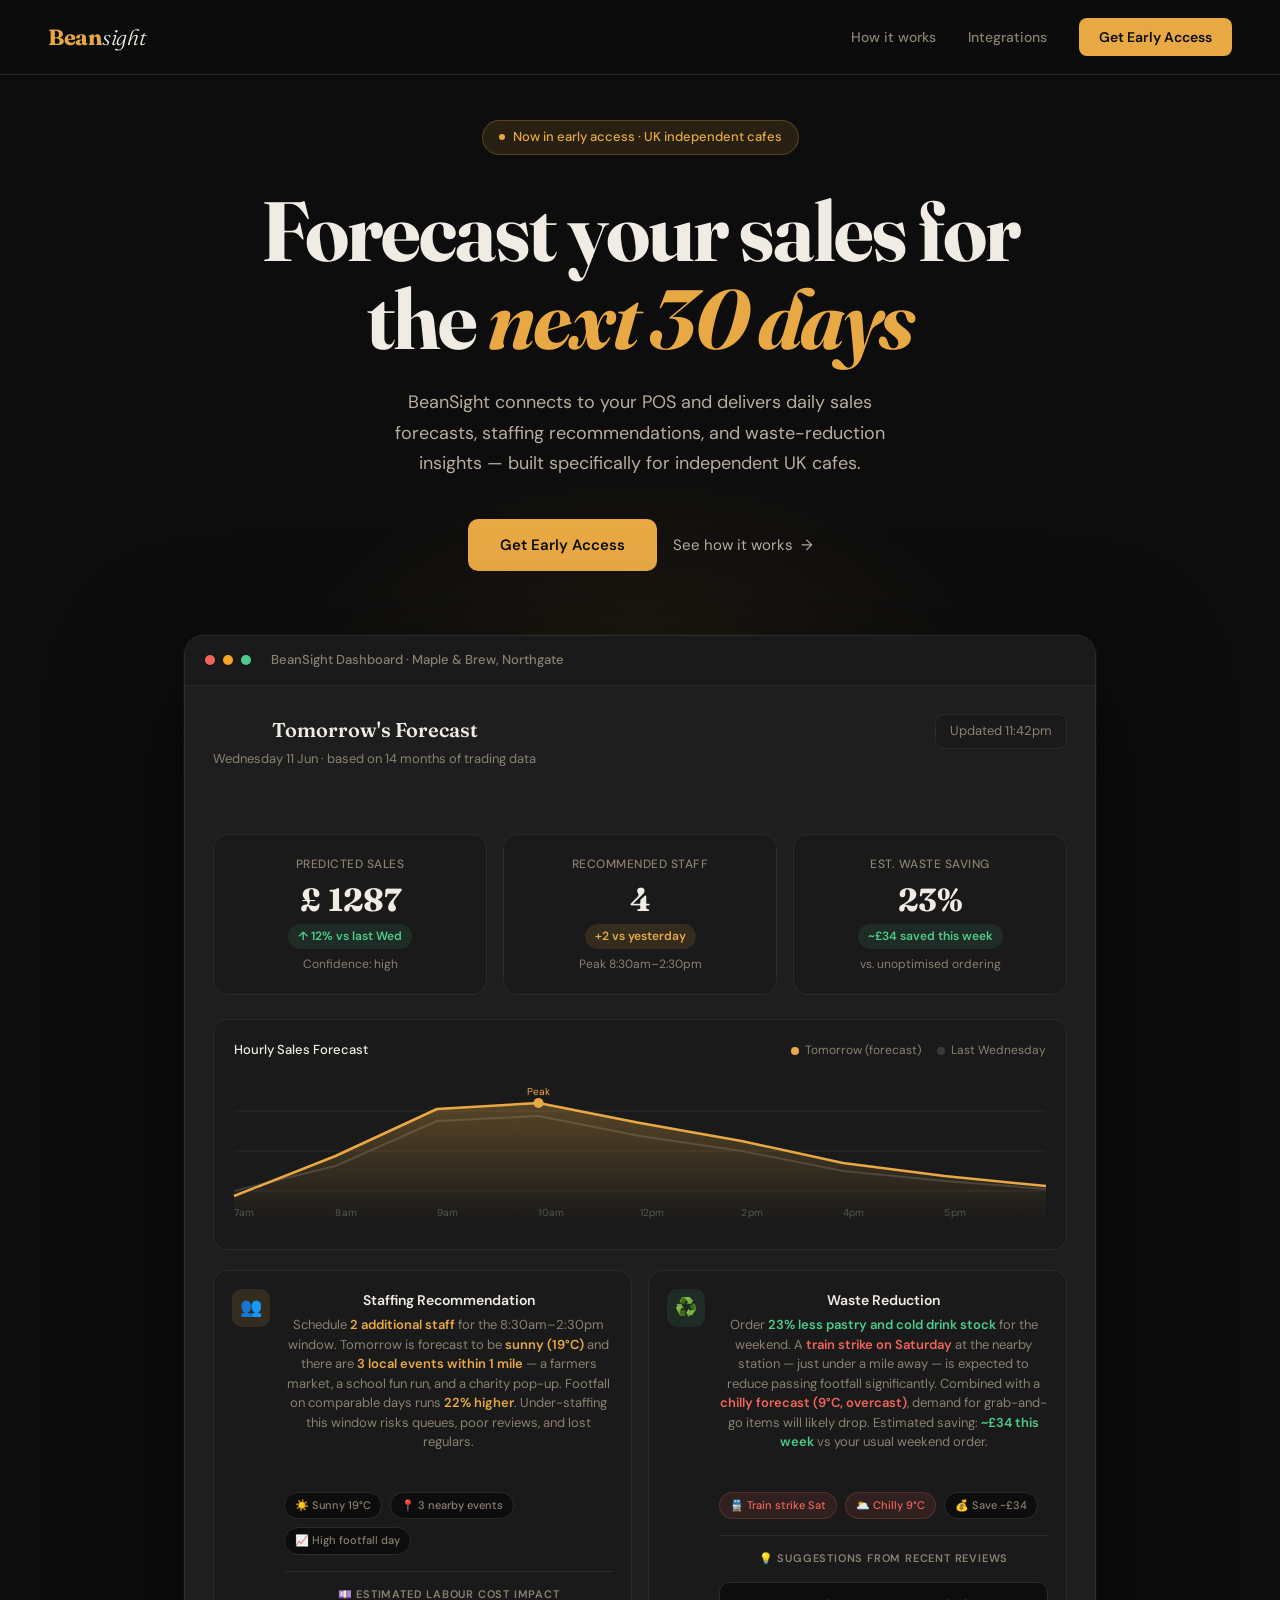
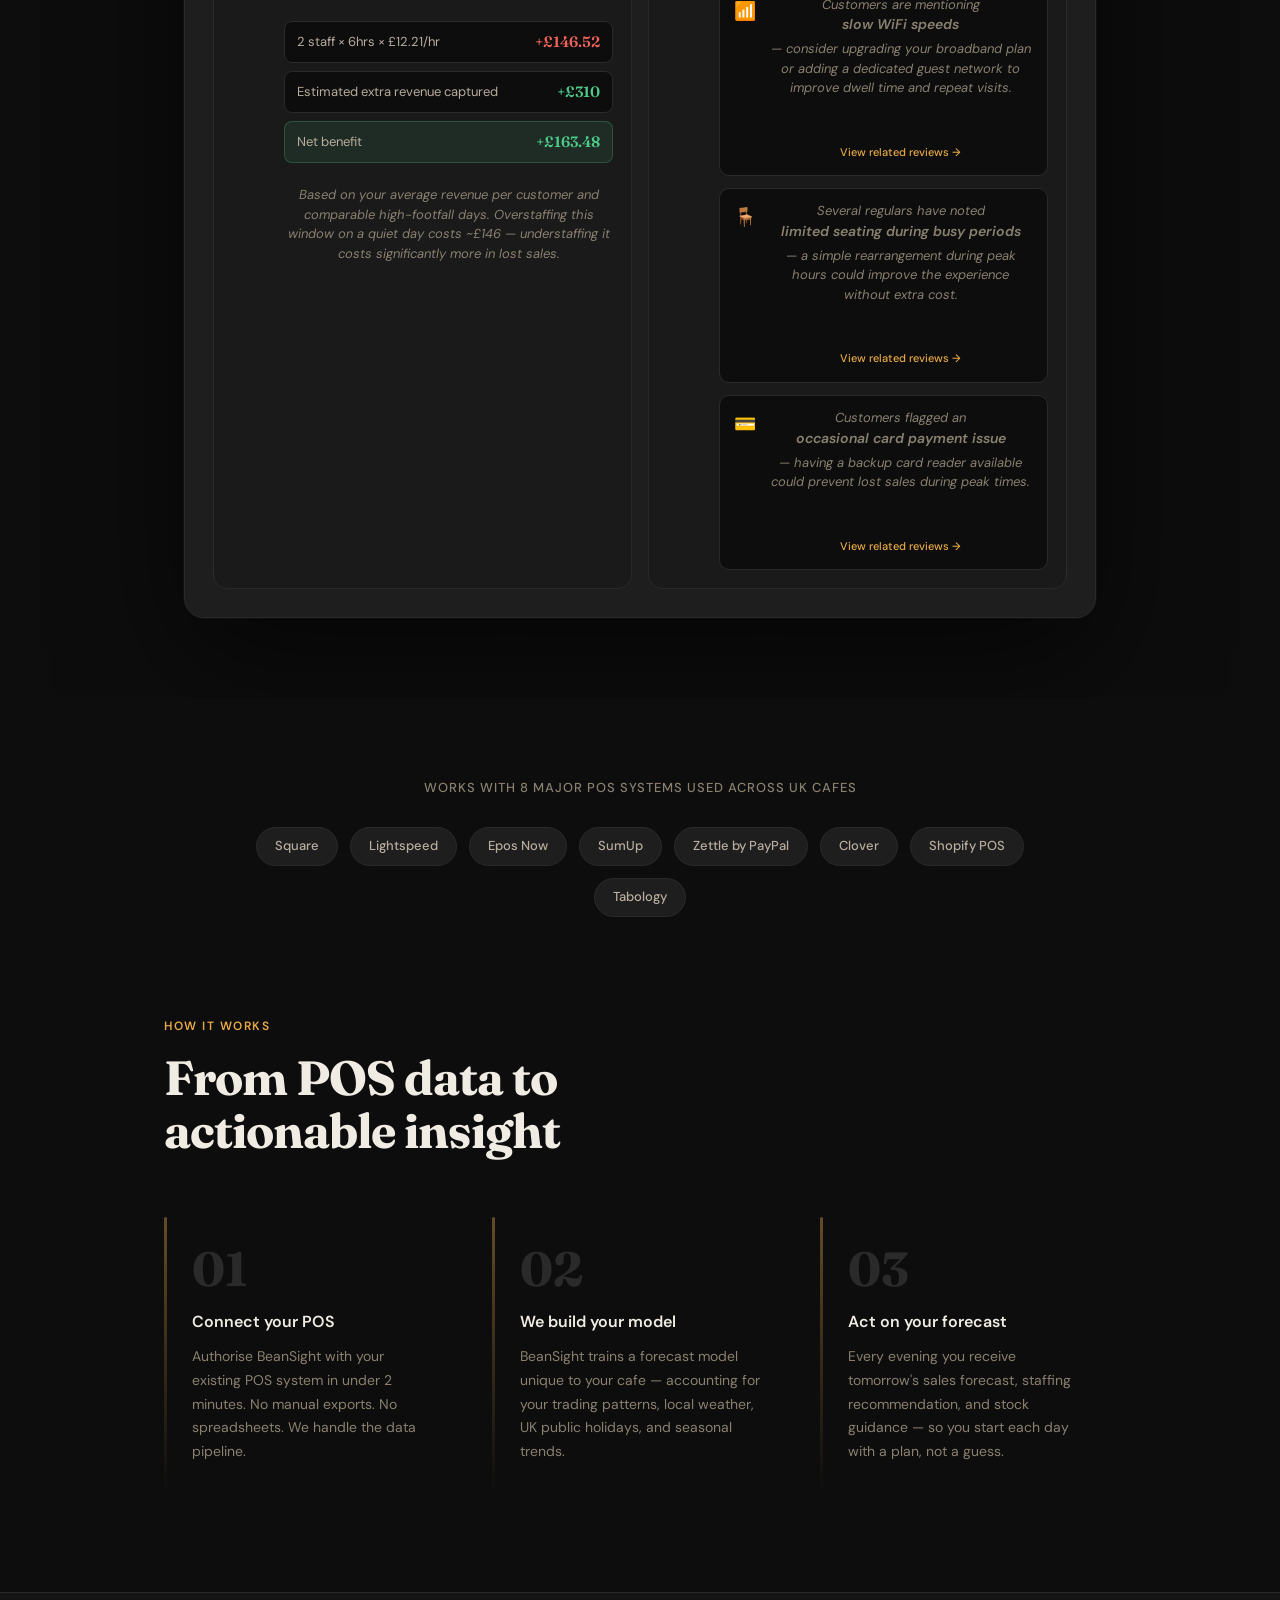
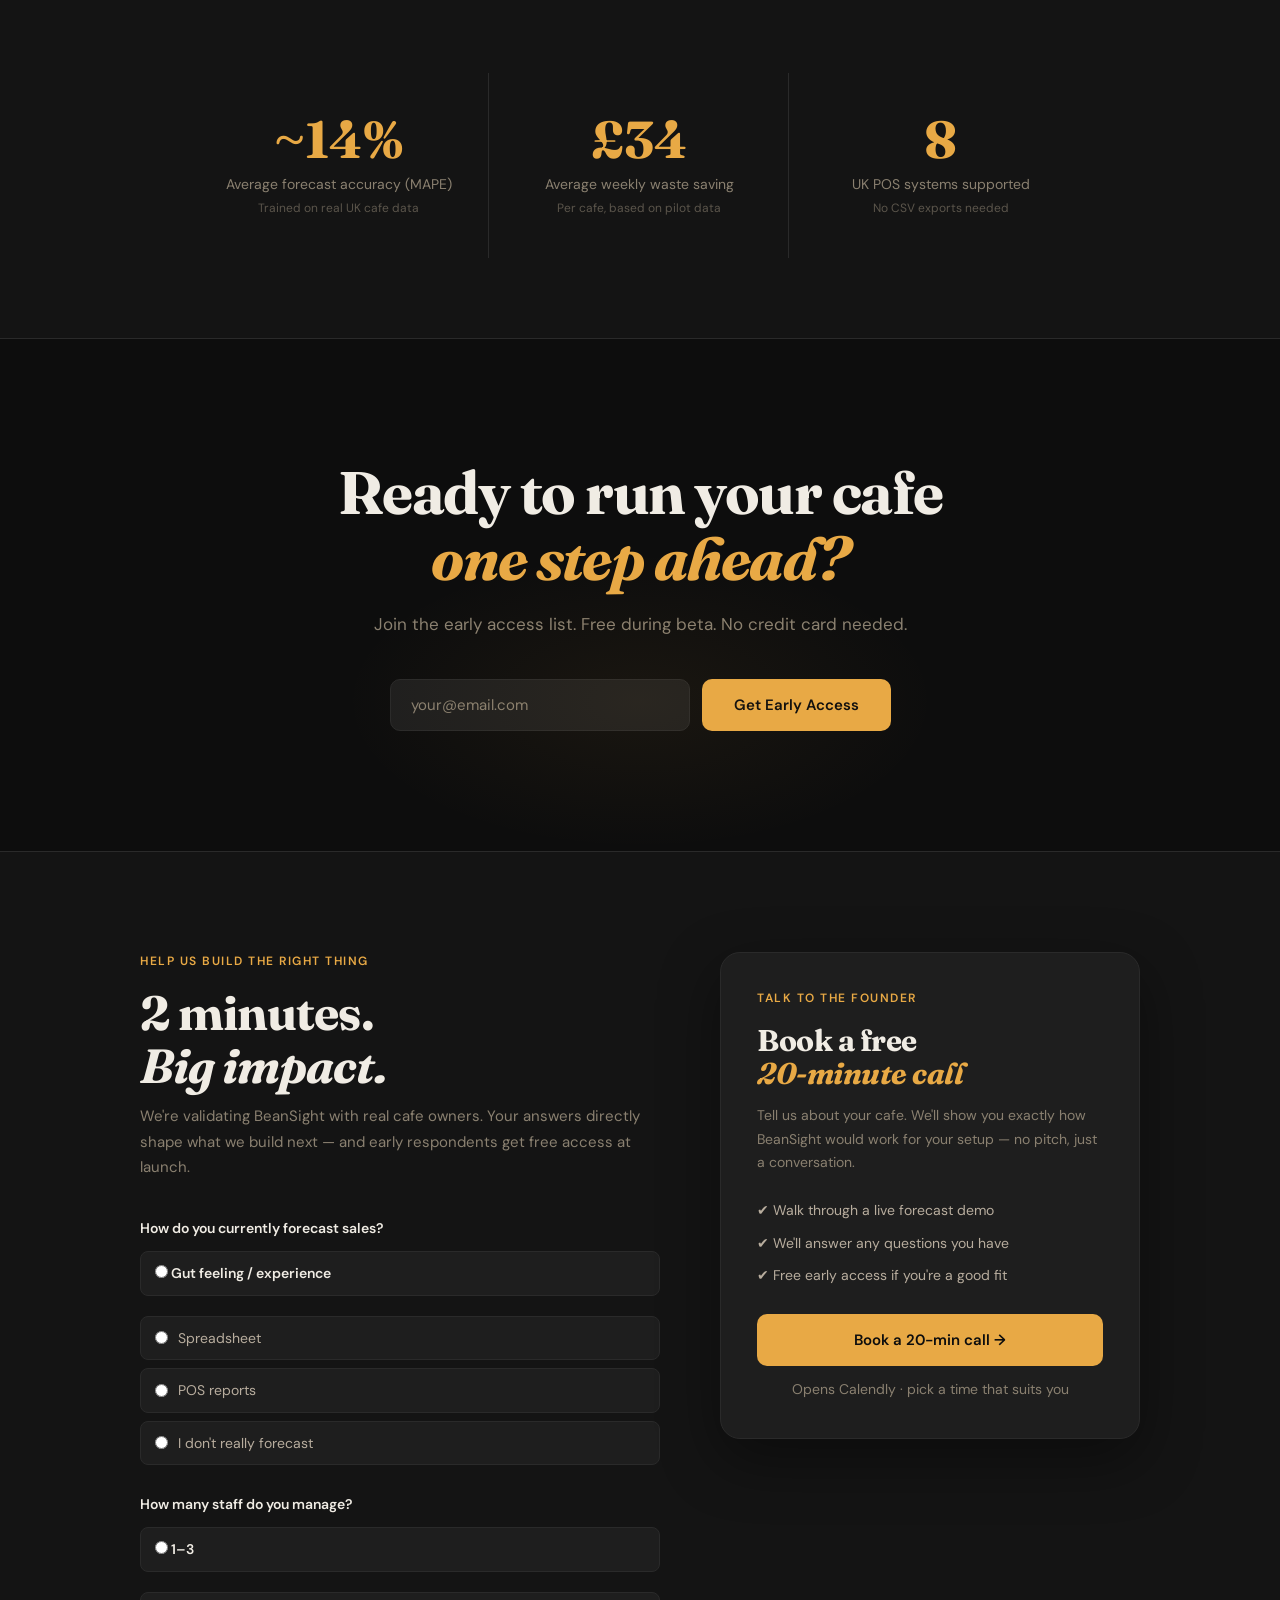
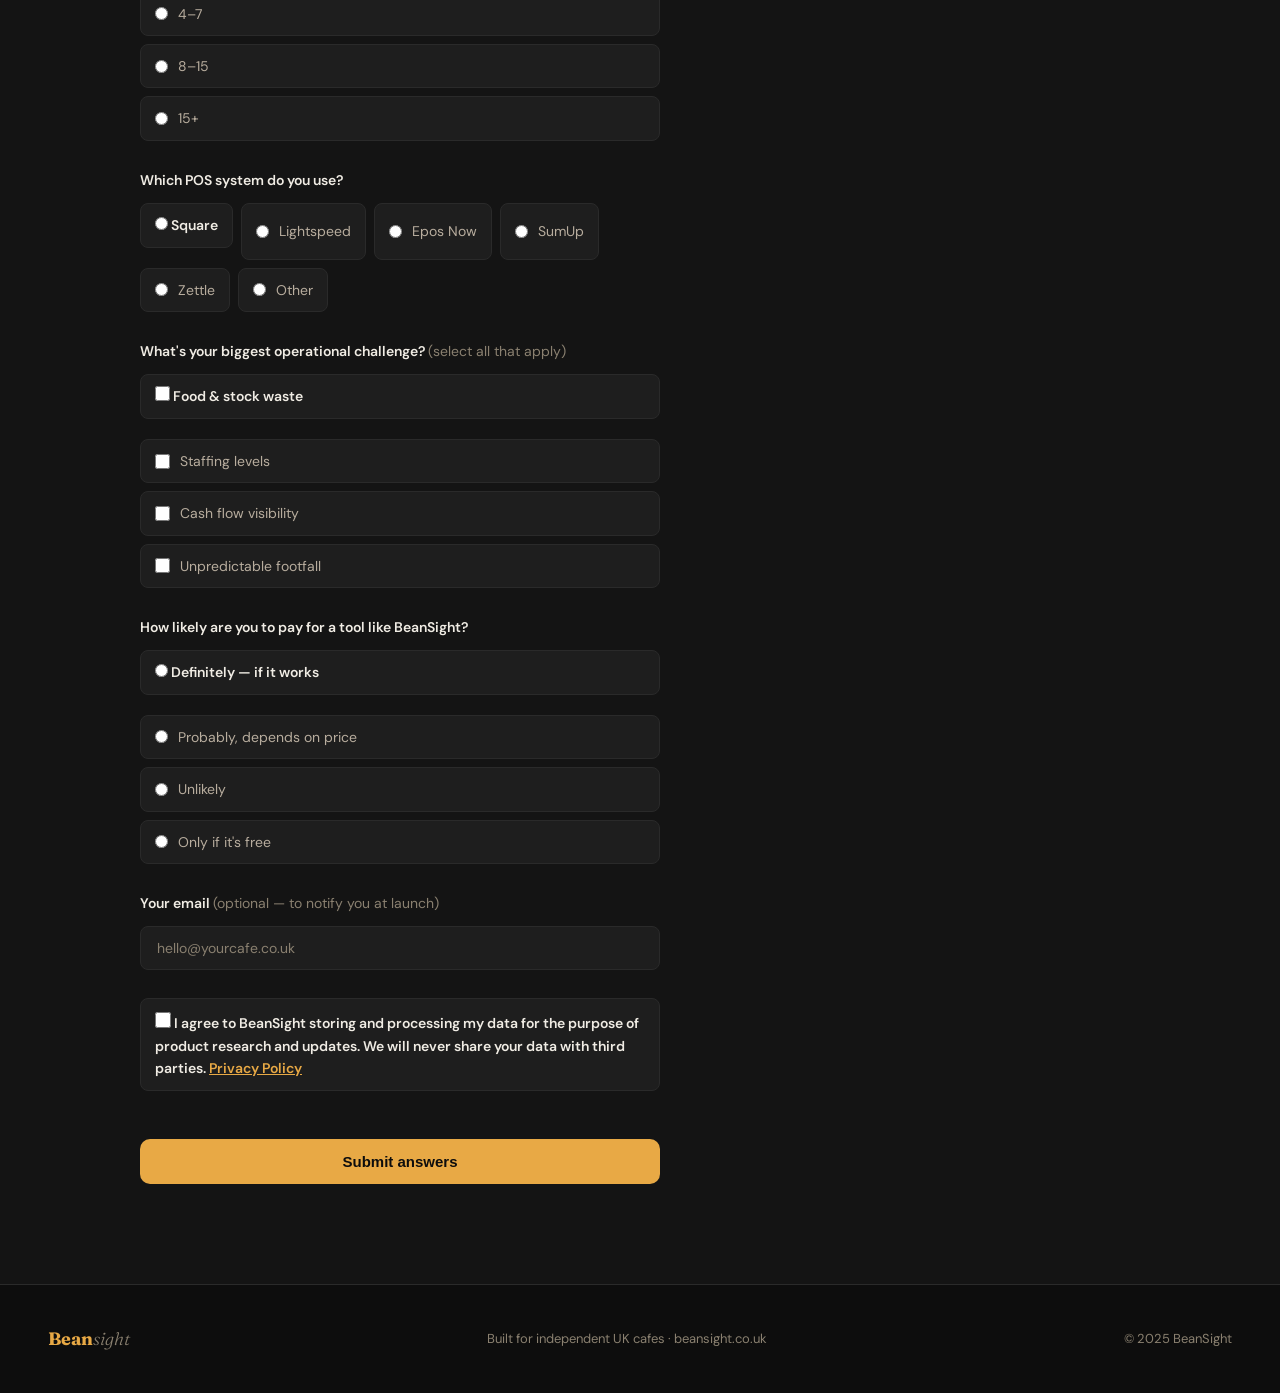
==== index.html @ 0d48d154 "Clean start - index.html only" ====
<!DOCTYPE html>
<html lang="en">
<head>
  <meta charset="UTF-8" />
  <meta name="viewport" content="width=device-width, initial-scale=1.0" />
  <title>BeanSight – Smarter Forecasting for Independent Cafes</title>
  <link rel="preconnect" href="https://fonts.googleapis.com" />
  <link rel="preconnect" href="https://fonts.gstatic.com" crossorigin />
  <link href="https://fonts.googleapis.com/css2?family=Fraunces:ital,wght@0,300;0,400;0,600;0,700;1,300;1,400&family=DM+Sans:wght@300;400;500;600&display=swap" rel="stylesheet" />
  <style>
    *, *::before, *::after { box-sizing: border-box; margin: 0; padding: 0; }

    :root {
      --bg: #0d0d0d;
      --bg2: #141414;
      --bg3: #1a1a1a;
      --card: #1e1e1e;
      --border: #2a2a2a;
      --amber: #e8a945;
      --amber-light: #f2c06e;
      --amber-dim: rgba(232,169,69,0.12);
      --green: #4eca8b;
      --green-dim: rgba(78,202,139,0.1);
      --red: #f0645a;
      --red-dim: rgba(240,100,90,0.1);
      --blue: #5b9cf6;
      --text: #f0ece4;
      --text-muted: #8a8070;
      --text-mid: #b8ad9e;
      --radius: 14px;
    }

    html { scroll-behavior: smooth; }

    body {
      background: var(--bg);
      color: var(--text);
      font-family: 'DM Sans', sans-serif;
      font-size: 16px;
      line-height: 1.6;
      overflow-x: hidden;
    }

    /* ── NAV ── */
    nav {
      position: fixed; top: 0; left: 0; right: 0; z-index: 100;
      display: flex; align-items: center; justify-content: space-between;
      padding: 18px 48px;
      background: rgba(13,13,13,0.85);
      backdrop-filter: blur(16px);
      border-bottom: 1px solid var(--border);
    }
    .nav-logo {
      font-family: 'Fraunces', serif;
      font-size: 22px; font-weight: 700;
      color: var(--amber);
      letter-spacing: -0.3px;
    }
    .nav-logo span { color: var(--text); font-weight: 300; font-style: italic; }
    .nav-links { display: flex; gap: 32px; align-items: center; }
    .nav-links a {
      color: var(--text-muted); text-decoration: none;
      font-size: 14px; font-weight: 500;
      transition: color 0.2s;
    }
    .nav-links a:hover { color: var(--text); }
    .nav-cta {
      background: var(--amber); color: #0d0d0d !important;
      padding: 8px 20px; border-radius: 8px;
      font-weight: 600 !important; font-size: 14px !important;
      transition: background 0.2s !important;
    }
    .nav-cta:hover { background: var(--amber-light) !important; color: #0d0d0d !important; }

    /* ── HERO ── */
    .hero {
      min-height: 100vh;
      display: flex; flex-direction: column;
      align-items: center; justify-content: center;
      text-align: center;
      padding: 120px 24px 80px;
      position: relative;
      overflow: hidden;
    }
    .hero-glow {
      position: absolute; top: 20%; left: 50%;
      transform: translateX(-50%);
      width: 700px; height: 400px;
      background: radial-gradient(ellipse, rgba(232,169,69,0.08) 0%, transparent 70%);
      pointer-events: none;
    }
    .hero-badge {
      display: inline-flex; align-items: center; gap: 8px;
      background: var(--amber-dim); border: 1px solid rgba(232,169,69,0.25);
      color: var(--amber); font-size: 13px; font-weight: 500;
      padding: 6px 16px; border-radius: 100px;
      margin-bottom: 32px;
      animation: fadeUp 0.6s ease both;
    }
    .hero-badge::before {
      content: ''; width: 6px; height: 6px;
      border-radius: 50%; background: var(--amber);
      animation: pulse 2s ease infinite;
    }
    @keyframes pulse {
      0%,100% { opacity: 1; transform: scale(1); }
      50% { opacity: 0.5; transform: scale(0.8); }
    }
    .hero h1 {
      font-family: 'Fraunces', serif;
      font-size: clamp(44px, 7vw, 84px);
      font-weight: 700; line-height: 1.05;
      letter-spacing: -2px;
      margin-bottom: 24px;
      animation: fadeUp 0.6s 0.1s ease both;
    }
    .hero h1 em {
      font-style: italic; color: var(--amber);
    }
    .hero p {
      max-width: 520px; font-size: 18px;
      color: var(--text-mid); line-height: 1.7;
      margin-bottom: 40px;
      animation: fadeUp 0.6s 0.2s ease both;
    }
    .hero-actions {
      display: flex; gap: 16px; align-items: center;
      animation: fadeUp 0.6s 0.3s ease both;
    }
    .btn-primary {
      background: var(--amber); color: #0d0d0d;
      padding: 14px 32px; border-radius: 10px;
      font-size: 15px; font-weight: 600;
      text-decoration: none; border: none; cursor: pointer;
      transition: background 0.2s, transform 0.15s;
      display: inline-block;
    }
    .btn-primary:hover { background: var(--amber-light); transform: translateY(-1px); }
    .btn-ghost {
      color: var(--text-mid); font-size: 15px;
      text-decoration: none; display: flex; align-items: center; gap: 8px;
      transition: color 0.2s;
    }
    .btn-ghost:hover { color: var(--text); }
    .btn-ghost::after { content: '→'; transition: transform 0.2s; }
    .btn-ghost:hover::after { transform: translateX(4px); }

    @keyframes fadeUp {
      from { opacity: 0; transform: translateY(20px); }
      to { opacity: 1; transform: translateY(0); }
    }

    /* ── DASHBOARD MOCKUP ── */
    .dashboard-wrap {
      width: 100%; max-width: 960px;
      margin: 64px auto 0;
      padding: 0 24px;
      animation: fadeUp 0.8s 0.4s ease both;
    }
    .dashboard {
      background: var(--card);
      border: 1px solid var(--border);
      border-radius: 20px;
      overflow: hidden;
      box-shadow: 0 40px 120px rgba(0,0,0,0.6), 0 0 0 1px rgba(255,255,255,0.04);
    }
    .dashboard-bar {
      background: var(--bg3); padding: 14px 20px;
      display: flex; align-items: center; gap: 8px;
      border-bottom: 1px solid var(--border);
    }
    .dot { width: 10px; height: 10px; border-radius: 50%; }
    .dot-r { background: #f0645a; }
    .dot-y { background: #f5a623; }
    .dot-g { background: #4eca8b; }
    .dash-title {
      margin-left: 12px; font-size: 13px; color: var(--text-muted);
      font-weight: 500;
    }
    .dashboard-inner { padding: 28px; }
    .dash-header {
      display: flex; justify-content: space-between; align-items: flex-start;
      margin-bottom: 24px;
    }
    .dash-header h3 {
      font-family: 'Fraunces', serif;
      font-size: 20px; font-weight: 600;
      color: var(--text);
    }
    .dash-header p { font-size: 13px; color: var(--text-muted); margin-top: 2px; }
    .dash-date {
      font-size: 13px; color: var(--text-muted);
      background: var(--bg3); border: 1px solid var(--border);
      padding: 6px 14px; border-radius: 8px;
    }

    /* Stat cards */
    .stat-row { display: grid; grid-template-columns: repeat(3, 1fr); gap: 16px; margin-bottom: 24px; }
    .stat-card {
      background: var(--bg3); border: 1px solid var(--border);
      border-radius: var(--radius); padding: 20px;
    }
    .stat-label { font-size: 12px; color: var(--text-muted); font-weight: 500; text-transform: uppercase; letter-spacing: 0.5px; margin-bottom: 10px; }
    .stat-value { font-family: 'Fraunces', serif; font-size: 32px; font-weight: 700; line-height: 1; }
    .stat-sub { font-size: 12px; color: var(--text-muted); margin-top: 6px; }
    .stat-pill {
      display: inline-flex; align-items: center; gap: 4px;
      font-size: 12px; font-weight: 600;
      padding: 3px 10px; border-radius: 100px;
      margin-top: 8px;
    }
    .pill-green { background: var(--green-dim); color: var(--green); }
    .pill-amber { background: var(--amber-dim); color: var(--amber); }
    .pill-red { background: var(--red-dim); color: var(--red); }

    /* Chart */
    .chart-area {
      background: var(--bg3); border: 1px solid var(--border);
      border-radius: var(--radius); padding: 20px;
      margin-bottom: 20px;
    }
    .chart-top { display: flex; justify-content: space-between; align-items: center; margin-bottom: 20px; }
    .chart-top span { font-size: 13px; font-weight: 500; }
    .chart-legend { display: flex; gap: 16px; }
    .legend-item { display: flex; align-items: center; gap: 6px; font-size: 12px; color: var(--text-muted); }
    .legend-dot { width: 8px; height: 8px; border-radius: 50%; }

    .chart-svg-wrap { width: 100%; }
    svg.chart { width: 100%; height: 140px; overflow: visible; }

    /* Insight cards */
    .insight-row { display: grid; grid-template-columns: 1fr 1fr; gap: 16px; }
    .insight-card {
      background: var(--bg3); border: 1px solid var(--border);
      border-radius: var(--radius); padding: 18px;
      display: flex; gap: 14px; align-items: flex-start;
    }
    .insight-icon {
      width: 38px; height: 38px; border-radius: 10px;
      display: flex; align-items: center; justify-content: center;
      font-size: 18px; flex-shrink: 0;
    }
    .icon-amber { background: var(--amber-dim); }
    .icon-green { background: var(--green-dim); }
    .insight-text strong { font-size: 14px; font-weight: 600; display: block; margin-bottom: 4px; }
    .insight-text p { font-size: 13px; color: var(--text-muted); line-height: 1.5; }
    .insight-text .highlight { color: var(--amber); font-weight: 600; }
    .insight-text .highlight-green { color: var(--green); font-weight: 600; }
    .insight-text .highlight-red { color: var(--red); font-weight: 600; }
    .signal-tags { display: flex; flex-wrap: wrap; gap: 8px; margin-top: 12px; }
    .signal-tag {
      font-size: 11px; font-weight: 500;
      background: var(--bg); border: 1px solid var(--border);
      color: var(--text-muted); padding: 4px 10px; border-radius: 100px;
    }
    .signal-tag.signal-red {
      background: var(--red-dim); border-color: rgba(240,100,90,0.2);
      color: var(--red);
    }
    .reviews-block {
      margin-top: 16px;
      border-top: 1px solid var(--border);
      padding-top: 14px;
      display: flex; flex-direction: column; gap: 12px;
    }
    .reviews-label {
      font-size: 11px; text-transform: uppercase; letter-spacing: 0.8px;
      color: var(--text-muted); font-weight: 600; margin-bottom: 2px;
    }
    .review-item {
      background: var(--bg); border: 1px solid var(--border);
      border-radius: 10px; padding: 12px 14px;
    }
    .review-stars { font-size: 11px; color: var(--amber); margin-bottom: 5px; letter-spacing: 1px; }
    .review-text { font-size: 12px; color: var(--text-mid); line-height: 1.55; font-style: italic; margin-bottom: 6px; }
    .review-meta { font-size: 11px; color: var(--text-muted); }
    .suggestion-row { display: flex; gap: 12px; align-items: flex-start; }
    .suggestion-icon { font-size: 18px; flex-shrink: 0; margin-top: 2px; }
    .review-link {
      display: inline-block; margin-top: 6px;
      font-size: 11px; color: var(--amber);
      text-decoration: none; font-weight: 500;
      transition: opacity 0.2s;
    }
    .review-link:hover { opacity: 0.75; }
    .cost-grid { display: flex; flex-direction: column; gap: 8px; margin-top: 4px; }
    .cost-row {
      display: flex; justify-content: space-between; align-items: center;
      font-size: 13px; padding: 8px 12px;
      background: var(--bg); border: 1px solid var(--border);
      border-radius: 8px;
    }
    .cost-row-total {
      border-color: rgba(78,202,139,0.25);
      background: var(--green-dim);
    }
    .cost-label { color: var(--text-mid); }
    .cost-value { font-weight: 600; font-family: 'Fraunces', serif; font-size: 15px; }
    .cost-pos { color: var(--green); }
    .cost-neg { color: var(--red); }
    .cost-note {
      font-size: 12px; color: var(--text-muted);
      line-height: 1.55; margin-top: 10px;
      font-style: italic;
    }

    /* ── SURVEY + CALENDLY ── */
    .survey-section {
      padding: 100px 24px;
      border-top: 1px solid var(--border);
      background: var(--bg2);
    }
    .survey-inner {
      max-width: 1000px; margin: 0 auto;
      display: grid; grid-template-columns: 1fr 420px; gap: 60px; align-items: start;
    }
    .survey-desc { font-size: 15px; color: var(--text-muted); line-height: 1.7; margin-bottom: 36px; }
    .survey-form { display: flex; flex-direction: column; gap: 28px; }
    .survey-field label:first-child {
      display: block; font-size: 14px; font-weight: 600;
      margin-bottom: 12px; color: var(--text);
    }
    .radio-group { display: flex; flex-direction: column; gap: 8px; }
    .radio-group-wrap { flex-direction: row; flex-wrap: wrap; gap: 8px; }
    .radio-opt {
      display: flex; align-items: center; gap: 10px;
      font-size: 14px; color: var(--text-mid);
      background: var(--card); border: 1px solid var(--border);
      padding: 10px 14px; border-radius: 8px; cursor: pointer;
      transition: border-color 0.2s, color 0.2s;
    }
    .radio-opt:hover { border-color: var(--amber); color: var(--text); }
    .gdpr-opt { align-items: flex-start; font-size: 13px; line-height: 1.6; }
    .gdpr-opt input { margin-top: 3px; }
    .survey-input {
      width: 100%; background: var(--card); border: 1px solid var(--border);
      color: var(--text); padding: 12px 16px; border-radius: 8px;
      font-size: 14px; font-family: 'DM Sans', sans-serif; outline: none;
      transition: border-color 0.2s;
    }
    .survey-input:focus { border-color: var(--amber); }
    .survey-input::placeholder { color: var(--text-muted); }
    .survey-thanks {
      background: var(--green-dim); border: 1px solid rgba(78,202,139,0.25);
      color: var(--green); padding: 14px 18px; border-radius: 10px;
      font-size: 14px; font-weight: 500; margin-top: 8px;
    }

    /* Calendly card */
    .survey-right { position: sticky; top: 100px; }
    .calendly-card {
      background: var(--card); border: 1px solid var(--border);
      border-radius: 20px; padding: 36px;
      box-shadow: 0 20px 60px rgba(0,0,0,0.4);
    }
    .calendly-card h3 {
      font-family: 'Fraunces', serif;
      font-size: 30px; font-weight: 700;
      line-height: 1.1; letter-spacing: -0.5px;
      margin: 10px 0 14px;
    }
    .calendly-card h3 em { font-style: italic; color: var(--amber); }
    .calendly-card p { font-size: 14px; color: var(--text-muted); line-height: 1.7; margin-bottom: 24px; }
    .call-points {
      list-style: none; display: flex; flex-direction: column; gap: 10px;
      margin-bottom: 28px;
    }
    .call-points li { font-size: 14px; color: var(--text-mid); }
    .call-points li::before { margin-right: 4px; }
    .calendly-btn { display: block; text-align: center; width: 100%; }
    .calendly-note {
      font-size: 12px; color: var(--text-muted);
      text-align: center; margin-top: 12px; margin-bottom: 0 !important;
    }

    @media (max-width: 768px) {
      .survey-inner { grid-template-columns: 1fr; }
      .survey-right { position: static; }
    }

    /* ── LOGOS / POS STRIP ── */
    .pos-section {
      padding: 80px 24px 0;
      text-align: center;
    }
    .pos-section p { font-size: 13px; color: var(--text-muted); text-transform: uppercase; letter-spacing: 1px; margin-bottom: 28px; font-weight: 500; }
    .pos-logos {
      display: flex; flex-wrap: wrap;
      justify-content: center; align-items: center;
      gap: 12px; max-width: 780px; margin: 0 auto;
    }
    .pos-pill {
      background: var(--card); border: 1px solid var(--border);
      color: var(--text-mid); font-size: 13px; font-weight: 500;
      padding: 8px 18px; border-radius: 100px;
      transition: border-color 0.2s, color 0.2s;
    }
    .pos-pill:hover { border-color: var(--amber); color: var(--amber); }

    /* ── HOW IT WORKS ── */
    .how-section {
      padding: 100px 24px;
      max-width: 1000px; margin: 0 auto;
    }
    .section-eyebrow {
      font-size: 12px; text-transform: uppercase; letter-spacing: 1.5px;
      color: var(--amber); font-weight: 600; margin-bottom: 16px;
    }
    .section-title {
      font-family: 'Fraunces', serif;
      font-size: clamp(32px, 4vw, 48px);
      font-weight: 700; line-height: 1.1;
      letter-spacing: -1px; margin-bottom: 60px;
    }
    .steps { display: grid; grid-template-columns: repeat(3, 1fr); gap: 32px; }
    .step { position: relative; padding: 28px; }
    .step::before {
      content: ''; position: absolute; top: 0; left: 0;
      width: 3px; height: 100%;
      background: linear-gradient(to bottom, var(--amber), transparent);
      border-radius: 2px; opacity: 0.4;
    }
    .step-num {
      font-family: 'Fraunces', serif; font-size: 48px;
      font-weight: 700; color: var(--border);
      line-height: 1; margin-bottom: 16px;
    }
    .step h4 { font-size: 16px; font-weight: 600; margin-bottom: 10px; }
    .step p { font-size: 14px; color: var(--text-muted); line-height: 1.7; }

    /* ── METRICS ── */
    .metrics-section {
      padding: 80px 24px;
      background: var(--bg2);
      border-top: 1px solid var(--border);
      border-bottom: 1px solid var(--border);
    }
    .metrics-inner { max-width: 900px; margin: 0 auto; }
    .metrics-grid { display: grid; grid-template-columns: repeat(3, 1fr); gap: 2px; }
    .metric-block {
      padding: 40px 32px; text-align: center;
      border-right: 1px solid var(--border);
    }
    .metric-block:last-child { border-right: none; }
    .metric-num {
      font-family: 'Fraunces', serif; font-size: 52px;
      font-weight: 700; color: var(--amber); line-height: 1;
      margin-bottom: 8px;
    }
    .metric-label { font-size: 14px; color: var(--text-muted); }
    .metric-sub { font-size: 12px; color: var(--text-muted); margin-top: 4px; opacity: 0.6; }

    /* ── CTA ── */
    .cta-section {
      padding: 120px 24px;
      text-align: center;
      position: relative; overflow: hidden;
    }
    .cta-glow {
      position: absolute; bottom: 0; left: 50%;
      transform: translateX(-50%);
      width: 600px; height: 300px;
      background: radial-gradient(ellipse, rgba(232,169,69,0.06) 0%, transparent 70%);
      pointer-events: none;
    }
    .cta-section h2 {
      font-family: 'Fraunces', serif;
      font-size: clamp(36px, 5vw, 60px);
      font-weight: 700; line-height: 1.1;
      letter-spacing: -1.5px; margin-bottom: 20px;
    }
    .cta-section h2 em { font-style: italic; color: var(--amber); }
    .cta-section p { font-size: 17px; color: var(--text-muted); margin-bottom: 40px; }
    .cta-form {
      display: flex; gap: 12px; justify-content: center;
      flex-wrap: wrap;
    }
    .cta-input {
      background: var(--card); border: 1px solid var(--border);
      color: var(--text); padding: 14px 20px;
      border-radius: 10px; font-size: 15px;
      width: 300px; outline: none;
      font-family: 'DM Sans', sans-serif;
      transition: border-color 0.2s;
    }
    .cta-input:focus { border-color: var(--amber); }
    .cta-input::placeholder { color: var(--text-muted); }

    /* ── FOOTER ── */
    footer {
      padding: 40px 48px;
      border-top: 1px solid var(--border);
      display: flex; justify-content: space-between; align-items: center;
      flex-wrap: wrap; gap: 16px;
    }
    .footer-logo {
      font-family: 'Fraunces', serif; font-size: 18px;
      font-weight: 700; color: var(--amber);
    }
    .footer-logo span { color: var(--text-muted); font-weight: 300; font-style: italic; }
    footer p { font-size: 13px; color: var(--text-muted); }

    @media (max-width: 768px) {
      nav { padding: 16px 20px; }
      .nav-links { display: none; }
      .stat-row { grid-template-columns: 1fr 1fr; }
      .insight-row { grid-template-columns: 1fr; }
      .steps { grid-template-columns: 1fr; }
      .metrics-grid { grid-template-columns: 1fr; }
      .metric-block { border-right: none; border-bottom: 1px solid var(--border); }
      footer { flex-direction: column; align-items: flex-start; }
    }
  </style>
</head>
<body>

<!-- NAV -->
<nav>
  <div class="nav-logo">Bean<span>sight</span></div>
  <div class="nav-links">
    <a href="#how">How it works</a>
    <a href="#pos">Integrations</a>
    <a href="#waitlist" class="nav-cta">Get Early Access</a>
  </div>
</nav>

<!-- HERO -->
<section class="hero">
  <div class="hero-glow"></div>
  <div class="hero-badge">Now in early access · UK independent cafes</div>
  <h1>Forecast your sales for<br/>the <em>next 30 days</em></h1>
  <p>BeanSight connects to your POS and delivers daily sales forecasts, staffing recommendations, and waste-reduction insights — built specifically for independent UK cafes.</p>
  <div class="hero-actions">
    <a href="#waitlist" class="btn-primary">Get Early Access</a>
    <a href="#how" class="btn-ghost">See how it works</a>
  </div>

  <!-- DASHBOARD MOCKUP -->
  <div class="dashboard-wrap">
    <div class="dashboard">
      <div class="dashboard-bar">
        <div class="dot dot-r"></div>
        <div class="dot dot-y"></div>
        <div class="dot dot-g"></div>
        <span class="dash-title">BeanSight Dashboard · Maple & Brew, Northgate</span>
      </div>
      <div class="dashboard-inner">
        <div class="dash-header">
          <div>
            <h3>Tomorrow's Forecast</h3>
            <p>Wednesday 11 Jun · based on 14 months of trading data</p>
          </div>
          <div class="dash-date">Updated 11:42pm</div>
        </div>

        <div class="stat-row">
          <div class="stat-card">
            <div class="stat-label">Predicted Sales</div>
            <div class="stat-value">£ 1287</div>
            <div class="stat-pill pill-green">↑ 12% vs last Wed</div>
            <div class="stat-sub">Confidence: high</div>
          </div>
          <div class="stat-card">
            <div class="stat-label">Recommended Staff</div>
            <div class="stat-value">4</div>
            <div class="stat-pill pill-amber">+2 vs yesterday</div>
            <div class="stat-sub">Peak 8:30am–2:30pm</div>
          </div>
          <div class="stat-card">
            <div class="stat-label">Est. Waste Saving</div>
            <div class="stat-value">23%</div>
            <div class="stat-pill pill-green">~£34 saved this week</div>
            <div class="stat-sub">vs. unoptimised ordering</div>
          </div>
        </div>

        <!-- Chart -->
        <div class="chart-area">
          <div class="chart-top">
            <span>Hourly Sales Forecast</span>
            <div class="chart-legend">
              <div class="legend-item"><div class="legend-dot" style="background:#e8a945"></div>Tomorrow (forecast)</div>
              <div class="legend-item"><div class="legend-dot" style="background:#3a3a3a"></div>Last Wednesday</div>
            </div>
          </div>
          <div class="chart-svg-wrap">
            <svg class="chart" viewBox="0 0 800 140" preserveAspectRatio="none">
              <!-- Grid lines -->
              <line x1="0" y1="30" x2="800" y2="30" stroke="#2a2a2a" stroke-width="1"/>
              <line x1="0" y1="70" x2="800" y2="70" stroke="#2a2a2a" stroke-width="1"/>
              <line x1="0" y1="110" x2="800" y2="110" stroke="#2a2a2a" stroke-width="1"/>

              <!-- Last week line (grey) -->
              <polyline
                points="0,110 100,85 200,40 300,35 400,55 500,70 600,90 700,100 800,108"
                fill="none" stroke="#3a3a3a" stroke-width="2" stroke-linejoin="round"/>

              <!-- Forecast area fill -->
              <path
                d="M0,115 L100,75 L200,28 L300,22 L400,42 L500,60 L600,82 L700,95 L800,105 L800,140 L0,140 Z"
                fill="url(#chartGrad)" opacity="0.3"/>

              <!-- Forecast line (amber) -->
              <polyline
                points="0,115 100,75 200,28 300,22 400,42 500,60 600,82 700,95 800,105"
                fill="none" stroke="#e8a945" stroke-width="2.5" stroke-linejoin="round"/>

              <!-- Peak dot -->
              <circle cx="300" cy="22" r="5" fill="#e8a945"/>
              <text x="300" y="14" text-anchor="middle" fill="#e8a945" font-size="10" font-family="DM Sans">Peak</text>

              <defs>
                <linearGradient id="chartGrad" x1="0" y1="0" x2="0" y2="1">
                  <stop offset="0%" stop-color="#e8a945"/>
                  <stop offset="100%" stop-color="#e8a945" stop-opacity="0"/>
                </linearGradient>
              </defs>

              <!-- X labels -->
              <text x="0" y="135" fill="#555" font-size="10" font-family="DM Sans">7am</text>
              <text x="100" y="135" fill="#555" font-size="10" font-family="DM Sans">8am</text>
              <text x="200" y="135" fill="#555" font-size="10" font-family="DM Sans">9am</text>
              <text x="300" y="135" fill="#555" font-size="10" font-family="DM Sans">10am</text>
              <text x="400" y="135" fill="#555" font-size="10" font-family="DM Sans">12pm</text>
              <text x="500" y="135" fill="#555" font-size="10" font-family="DM Sans">2pm</text>
              <text x="600" y="135" fill="#555" font-size="10" font-family="DM Sans">4pm</text>
              <text x="700" y="135" fill="#555" font-size="10" font-family="DM Sans">5pm</text>
            </svg>
          </div>
        </div>

        <!-- Insight cards -->
        <div class="insight-row">
          <div class="insight-card">
            <div class="insight-icon icon-amber">👥</div>
            <div class="insight-text">
              <strong>Staffing Recommendation</strong>
              <p>Schedule <span class="highlight">2 additional staff</span> for the 8:30am–2:30pm window. Tomorrow is forecast to be <span class="highlight">sunny (19°C)</span> and there are <span class="highlight">3 local events within 1 mile</span> — a farmers market, a school fun run, and a charity pop-up. Footfall on comparable days runs <span class="highlight">22% higher</span>. Under-staffing this window risks queues, poor reviews, and lost regulars.</p>
              <div class="signal-tags">
                <span class="signal-tag">☀️ Sunny 19°C</span>
                <span class="signal-tag">📍 3 nearby events</span>
                <span class="signal-tag">📈 High footfall day</span>
              </div>
              <div class="reviews-block">
                <div class="reviews-label">💷 Estimated labour cost impact</div>
                <div class="cost-grid">
                  <div class="cost-row">
                    <span class="cost-label">2 staff × 6hrs × £12.21/hr</span>
                    <span class="cost-value cost-neg">+£146.52</span>
                  </div>
                  <div class="cost-row">
                    <span class="cost-label">Estimated extra revenue captured</span>
                    <span class="cost-value cost-pos">+£310</span>
                  </div>
                  <div class="cost-row cost-row-total">
                    <span class="cost-label">Net benefit</span>
                    <span class="cost-value cost-pos">+£163.48</span>
                  </div>
                </div>
                <p class="cost-note">Based on your average revenue per customer and comparable high-footfall days. Overstaffing this window on a quiet day costs ~£146 — understaffing it costs significantly more in lost sales.</p>
              </div>
            </div>
          </div>
          <div class="insight-card insight-card-tall">
            <div class="insight-icon icon-green">♻️</div>
            <div class="insight-text">
              <strong>Waste Reduction</strong>
              <p>Order <span class="highlight-green">23% less pastry and cold drink stock</span> for the weekend. A <span class="highlight-red">train strike on Saturday</span> at the nearby station — just under a mile away — is expected to reduce passing footfall significantly. Combined with a <span class="highlight-red">chilly forecast (9°C, overcast)</span>, demand for grab-and-go items will likely drop. Estimated saving: <span class="highlight-green">~£34 this week</span> vs your usual weekend order.</p>
              <div class="signal-tags">
                <span class="signal-tag signal-red">🚆 Train strike Sat</span>
                <span class="signal-tag signal-red">🌥️ Chilly 9°C</span>
                <span class="signal-tag">💰 Save ~£34</span>
              </div>
              <div class="reviews-block">
                <div class="reviews-label">💡 Suggestions from recent reviews</div>
                <div class="review-item">
                  <div class="suggestion-row">
                    <span class="suggestion-icon">📶</span>
                    <div>
                      <p class="review-text">Customers are mentioning <strong>slow WiFi speeds</strong> — consider upgrading your broadband plan or adding a dedicated guest network to improve dwell time and repeat visits.</p>
                      <a class="review-link" href="https://reviews.beansight.co.uk/maple-brew/wifi" target="_blank">View related reviews →</a>
                    </div>
                  </div>
                </div>
                <div class="review-item">
                  <div class="suggestion-row">
                    <span class="suggestion-icon">🪑</span>
                    <div>
                      <p class="review-text">Several regulars have noted <strong>limited seating during busy periods</strong> — a simple rearrangement during peak hours could improve the experience without extra cost.</p>
                      <a class="review-link" href="https://reviews.beansight.co.uk/maple-brew/seating" target="_blank">View related reviews →</a>
                    </div>
                  </div>
                </div>
                <div class="review-item">
                  <div class="suggestion-row">
                    <span class="suggestion-icon">💳</span>
                    <div>
                      <p class="review-text">Customers flagged an <strong>occasional card payment issue</strong> — having a backup card reader available could prevent lost sales during peak times.</p>
                      <a class="review-link" href="https://reviews.beansight.co.uk/maple-brew/payments" target="_blank">View related reviews →</a>
                    </div>
                  </div>
                </div>
              </div>
            </div>
          </div>
        </div>

      </div>
    </div>
  </div>
</section>

<!-- POS LOGOS -->
<section class="pos-section" id="pos">
  <p>Works with 8 major POS systems used across UK cafes</p>
  <div class="pos-logos">
    <div class="pos-pill">Square</div>
    <div class="pos-pill">Lightspeed</div>
    <div class="pos-pill">Epos Now</div>
    <div class="pos-pill">SumUp</div>
    <div class="pos-pill">Zettle by PayPal</div>
    <div class="pos-pill">Clover</div>
    <div class="pos-pill">Shopify POS</div>
    <div class="pos-pill">Tabology</div>
  </div>
</section>

<!-- HOW IT WORKS -->
<section class="how-section" id="how">
  <div class="section-eyebrow">How it works</div>
  <div class="section-title">From POS data to<br/>actionable insight</div>
  <div class="steps">
    <div class="step">
      <div class="step-num">01</div>
      <h4>Connect your POS</h4>
      <p>Authorise BeanSight with your existing POS system in under 2 minutes. No manual exports. No spreadsheets. We handle the data pipeline.</p>
    </div>
    <div class="step">
      <div class="step-num">02</div>
      <h4>We build your model</h4>
      <p>BeanSight trains a forecast model unique to your cafe — accounting for your trading patterns, local weather, UK public holidays, and seasonal trends.</p>
    </div>
    <div class="step">
      <div class="step-num">03</div>
      <h4>Act on your forecast</h4>
      <p>Every evening you receive tomorrow's sales forecast, staffing recommendation, and stock guidance — so you start each day with a plan, not a guess.</p>
    </div>
  </div>
</section>

<!-- METRICS -->
<section class="metrics-section">
  <div class="metrics-inner">
    <div class="metrics-grid">
      <div class="metric-block">
        <div class="metric-num">~14%</div>
        <div class="metric-label">Average forecast accuracy (MAPE)</div>
        <div class="metric-sub">Trained on real UK cafe data</div>
      </div>
      <div class="metric-block">
        <div class="metric-num">£34</div>
        <div class="metric-label">Average weekly waste saving</div>
        <div class="metric-sub">Per cafe, based on pilot data</div>
      </div>
      <div class="metric-block">
        <div class="metric-num">8</div>
        <div class="metric-label">UK POS systems supported</div>
        <div class="metric-sub">No CSV exports needed</div>
      </div>
    </div>
  </div>
</section>

<!-- CTA -->
<section class="cta-section" id="waitlist">
  <div class="cta-glow"></div>
  <h2>Ready to run your cafe<br/><em>one step ahead?</em></h2>
  <p>Join the early access list. Free during beta. No credit card needed.</p>
  <div class="cta-form">
    <input class="cta-input" type="email" placeholder="your@email.com" />
    <a href="#" class="btn-primary">Get Early Access</a>
  </div>
</section>

<!-- PMF SURVEY + CALENDLY -->
<section class="survey-section" id="survey">
  <div class="survey-inner">
    <div class="survey-left">
      <div class="section-eyebrow">Help us build the right thing</div>
      <h2 class="section-title" style="margin-bottom:12px;">2 minutes.<br/><em>Big impact.</em></h2>
      <p class="survey-desc">We're validating BeanSight with real cafe owners. Your answers directly shape what we build next — and early respondents get free access at launch.</p>

      <div class="survey-form" id="surveyForm">
        <!-- Q1 -->
        <div class="survey-field">
          <label>How do you currently forecast sales?</label>
          <div class="radio-group">
            <label class="radio-opt"><input type="radio" name="forecast" value="gut"/> Gut feeling / experience</label>
            <label class="radio-opt"><input type="radio" name="forecast" value="spreadsheet"/> Spreadsheet</label>
            <label class="radio-opt"><input type="radio" name="forecast" value="pos"/> POS reports</label>
            <label class="radio-opt"><input type="radio" name="forecast" value="nothing"/> I don't really forecast</label>
          </div>
        </div>

        <!-- Q2 -->
        <div class="survey-field">
          <label>How many staff do you manage?</label>
          <div class="radio-group">
            <label class="radio-opt"><input type="radio" name="staff" value="1-3"/> 1–3</label>
            <label class="radio-opt"><input type="radio" name="staff" value="4-7"/> 4–7</label>
            <label class="radio-opt"><input type="radio" name="staff" value="8-15"/> 8–15</label>
            <label class="radio-opt"><input type="radio" name="staff" value="15+"/> 15+</label>
          </div>
        </div>

        <!-- Q3 -->
        <div class="survey-field">
          <label>Which POS system do you use?</label>
          <div class="radio-group radio-group-wrap">
            <label class="radio-opt"><input type="radio" name="pos" value="square"/> Square</label>
            <label class="radio-opt"><input type="radio" name="pos" value="lightspeed"/> Lightspeed</label>
            <label class="radio-opt"><input type="radio" name="pos" value="eposnow"/> Epos Now</label>
            <label class="radio-opt"><input type="radio" name="pos" value="sumup"/> SumUp</label>
            <label class="radio-opt"><input type="radio" name="pos" value="zettle"/> Zettle</label>
            <label class="radio-opt"><input type="radio" name="pos" value="other"/> Other</label>
          </div>
        </div>

        <!-- Q4 -->
        <div class="survey-field">
          <label>What's your biggest operational challenge? <span style="color:var(--text-muted);font-weight:400">(select all that apply)</span></label>
          <div class="radio-group">
            <label class="radio-opt"><input type="checkbox" name="challenge" value="waste" style="accent-color:var(--amber);width:15px;height:15px;flex-shrink:0;"/> Food & stock waste</label>
            <label class="radio-opt"><input type="checkbox" name="challenge" value="staffing" style="accent-color:var(--amber);width:15px;height:15px;flex-shrink:0;"/> Staffing levels</label>
            <label class="radio-opt"><input type="checkbox" name="challenge" value="cashflow" style="accent-color:var(--amber);width:15px;height:15px;flex-shrink:0;"/> Cash flow visibility</label>
            <label class="radio-opt"><input type="checkbox" name="challenge" value="footfall" style="accent-color:var(--amber);width:15px;height:15px;flex-shrink:0;"/> Unpredictable footfall</label>
          </div>
        </div>

        <!-- Q5 -->
        <div class="survey-field">
          <label>How likely are you to pay for a tool like BeanSight?</label>
          <div class="radio-group">
            <label class="radio-opt"><input type="radio" name="pay" value="definitely"/> Definitely — if it works</label>
            <label class="radio-opt"><input type="radio" name="pay" value="probably"/> Probably, depends on price</label>
            <label class="radio-opt"><input type="radio" name="pay" value="unlikely"/> Unlikely</label>
            <label class="radio-opt"><input type="radio" name="pay" value="free-only"/> Only if it's free</label>
          </div>
        </div>

        <!-- Email -->
        <div class="survey-field">
          <label>Your email <span style="color:var(--text-muted);font-weight:400">(optional — to notify you at launch)</span></label>
          <input type="email" class="survey-input" placeholder="hello@yourcafe.co.uk" id="surveyEmail"/>
        </div>

        <!-- GDPR Consent -->
        <div class="survey-field">
          <label class="radio-opt gdpr-opt">
            <input type="checkbox" id="gdprConsent" style="accent-color:var(--amber);width:16px;height:16px;flex-shrink:0;"/>
            <span>I agree to BeanSight storing and processing my data for the purpose of product research and updates. We will never share your data with third parties. <a href="/privacy" target="_blank" style="color:var(--amber);text-decoration:underline;">Privacy Policy</a></span>
          </label>
        </div>

        <button class="btn-primary" style="width:100%;margin-top:8px;" onclick="submitSurvey()">Submit answers</button>
        <div id="surveyThanks" style="display:none;" class="survey-thanks">
          ✅ Thank you! Your answers have been recorded. We'll be in touch.
        </div>
      </div>
    </div>

    <!-- CALENDLY -->
    <div class="survey-right">
      <div class="calendly-card">
        <div class="calendly-top">
          <div class="section-eyebrow">Talk to the founder</div>
          <h3>Book a free<br/><em>20-minute call</em></h3>
          <p>Tell us about your cafe. We'll show you exactly how BeanSight would work for your setup — no pitch, just a conversation.</p>
        </div>
        <ul class="call-points">
          <li>✔ Walk through a live forecast demo</li>
          <li>✔ We'll answer any questions you have</li>
          <li>✔ Free early access if you're a good fit</li>
        </ul>
        <a href="https://calendly.com/beansight/20min" target="_blank" class="btn-primary calendly-btn">Book a 20-min call →</a>
        <p class="calendly-note">Opens Calendly · pick a time that suits you</p>
      </div>
    </div>
  </div>
</section>

<!-- FOOTER -->
<footer>
  <div class="footer-logo">Bean<span>sight</span></div>
  <p>Built for independent UK cafes · beansight.co.uk</p>
  <p>© 2025 BeanSight</p>
</footer>

<script>
  function submitSurvey() {
    const consent = document.getElementById('gdprConsent');
    if (!consent.checked) {
      consent.closest('.radio-opt').style.borderColor = 'var(--red)';
      consent.closest('.radio-opt').style.color = 'var(--red)';
      setTimeout(() => {
        consent.closest('.radio-opt').style.borderColor = '';
        consent.closest('.radio-opt').style.color = '';
      }, 2000);
      return;
    }
    const form = document.getElementById('surveyForm');
    const thanks = document.getElementById('surveyThanks');
    const btn = form.querySelector('button');
    btn.style.display = 'none';
    thanks.style.display = 'block';
    thanks.scrollIntoView({ behavior: 'smooth', block: 'center' });
  }
</script>
</body>
</html>
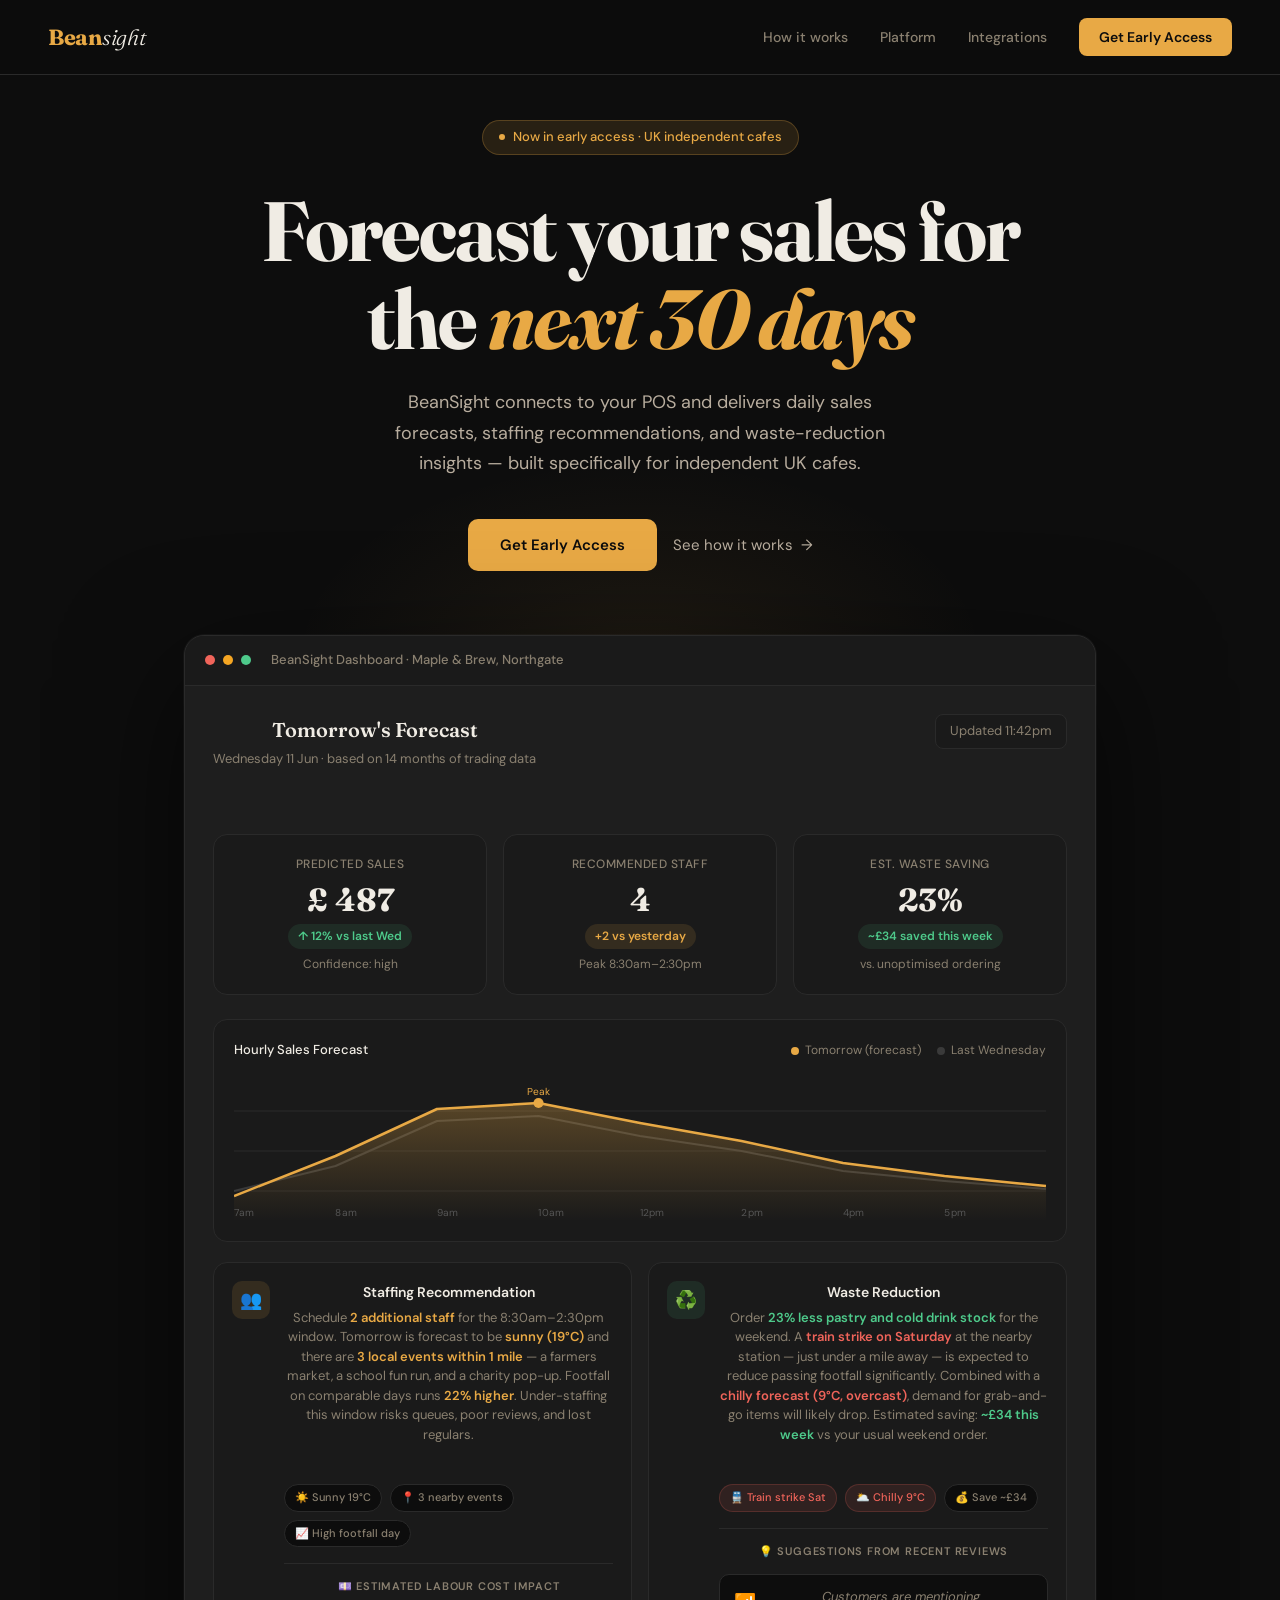
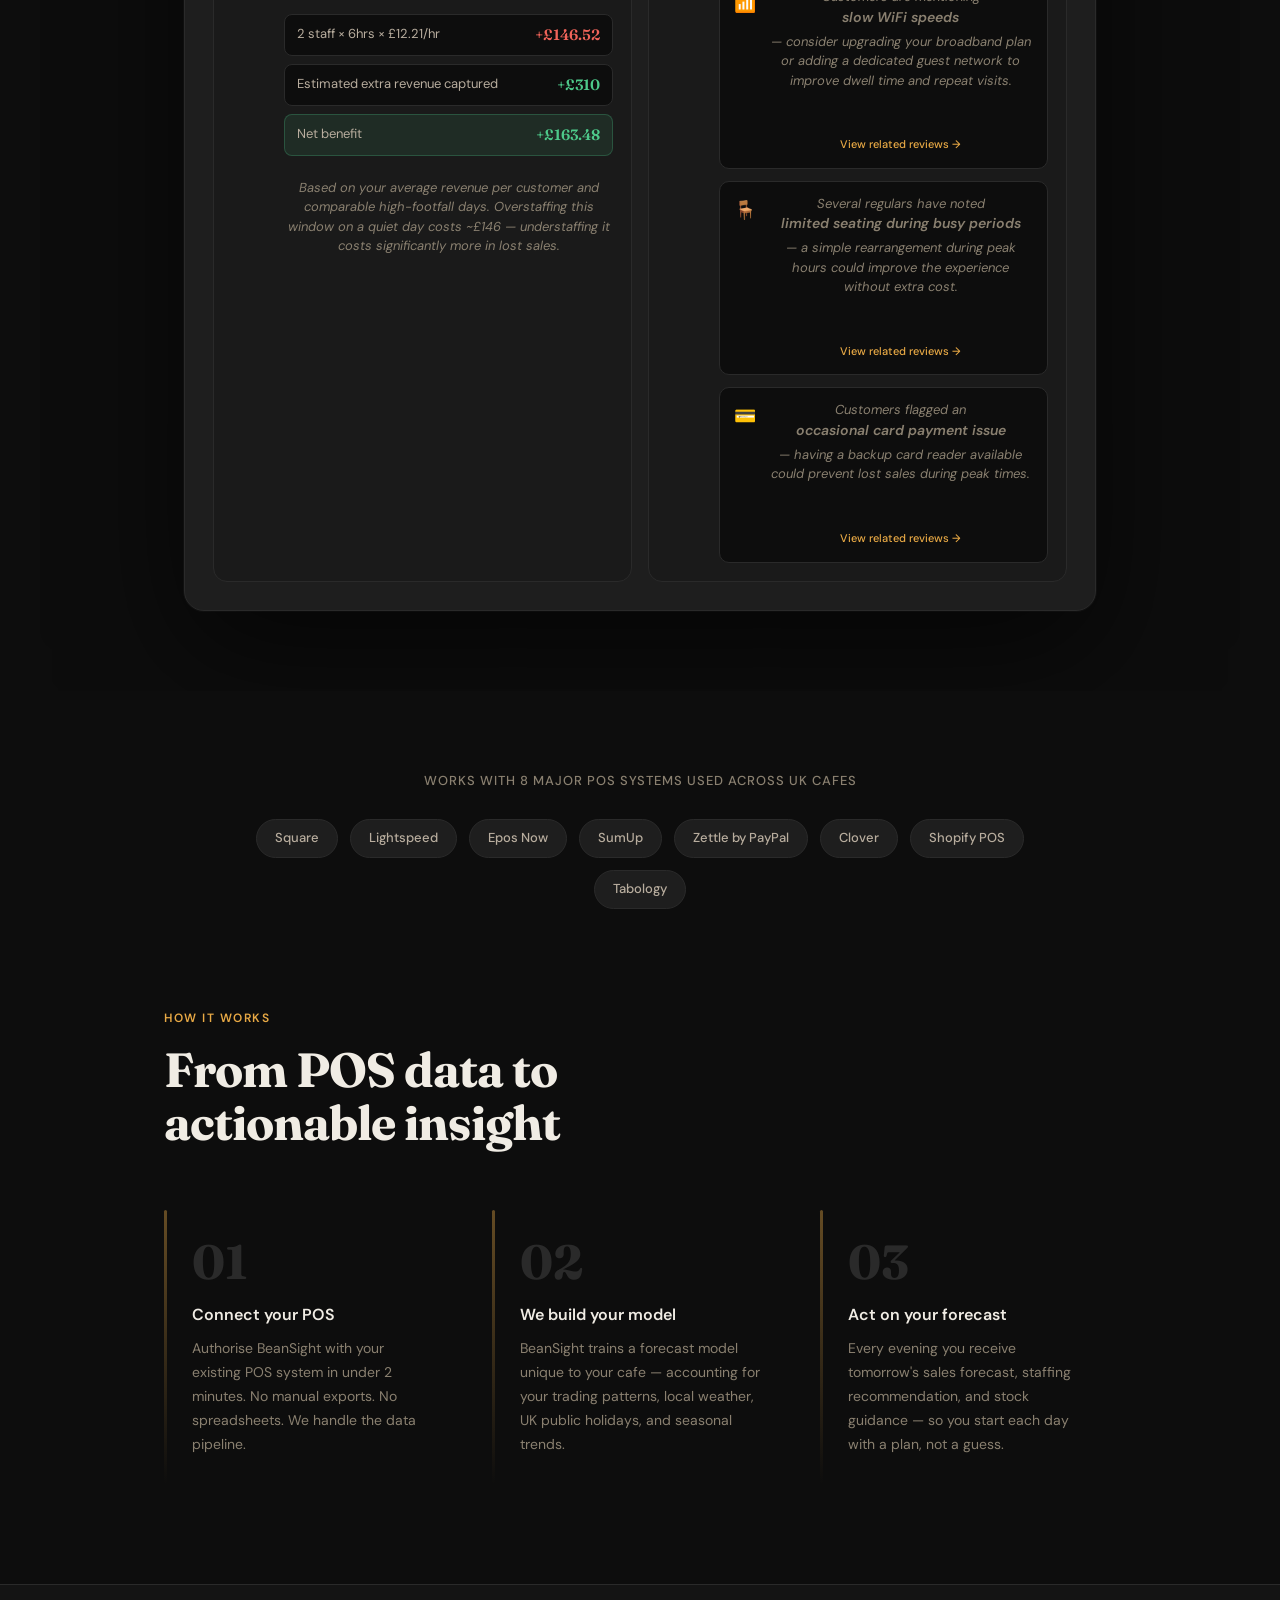
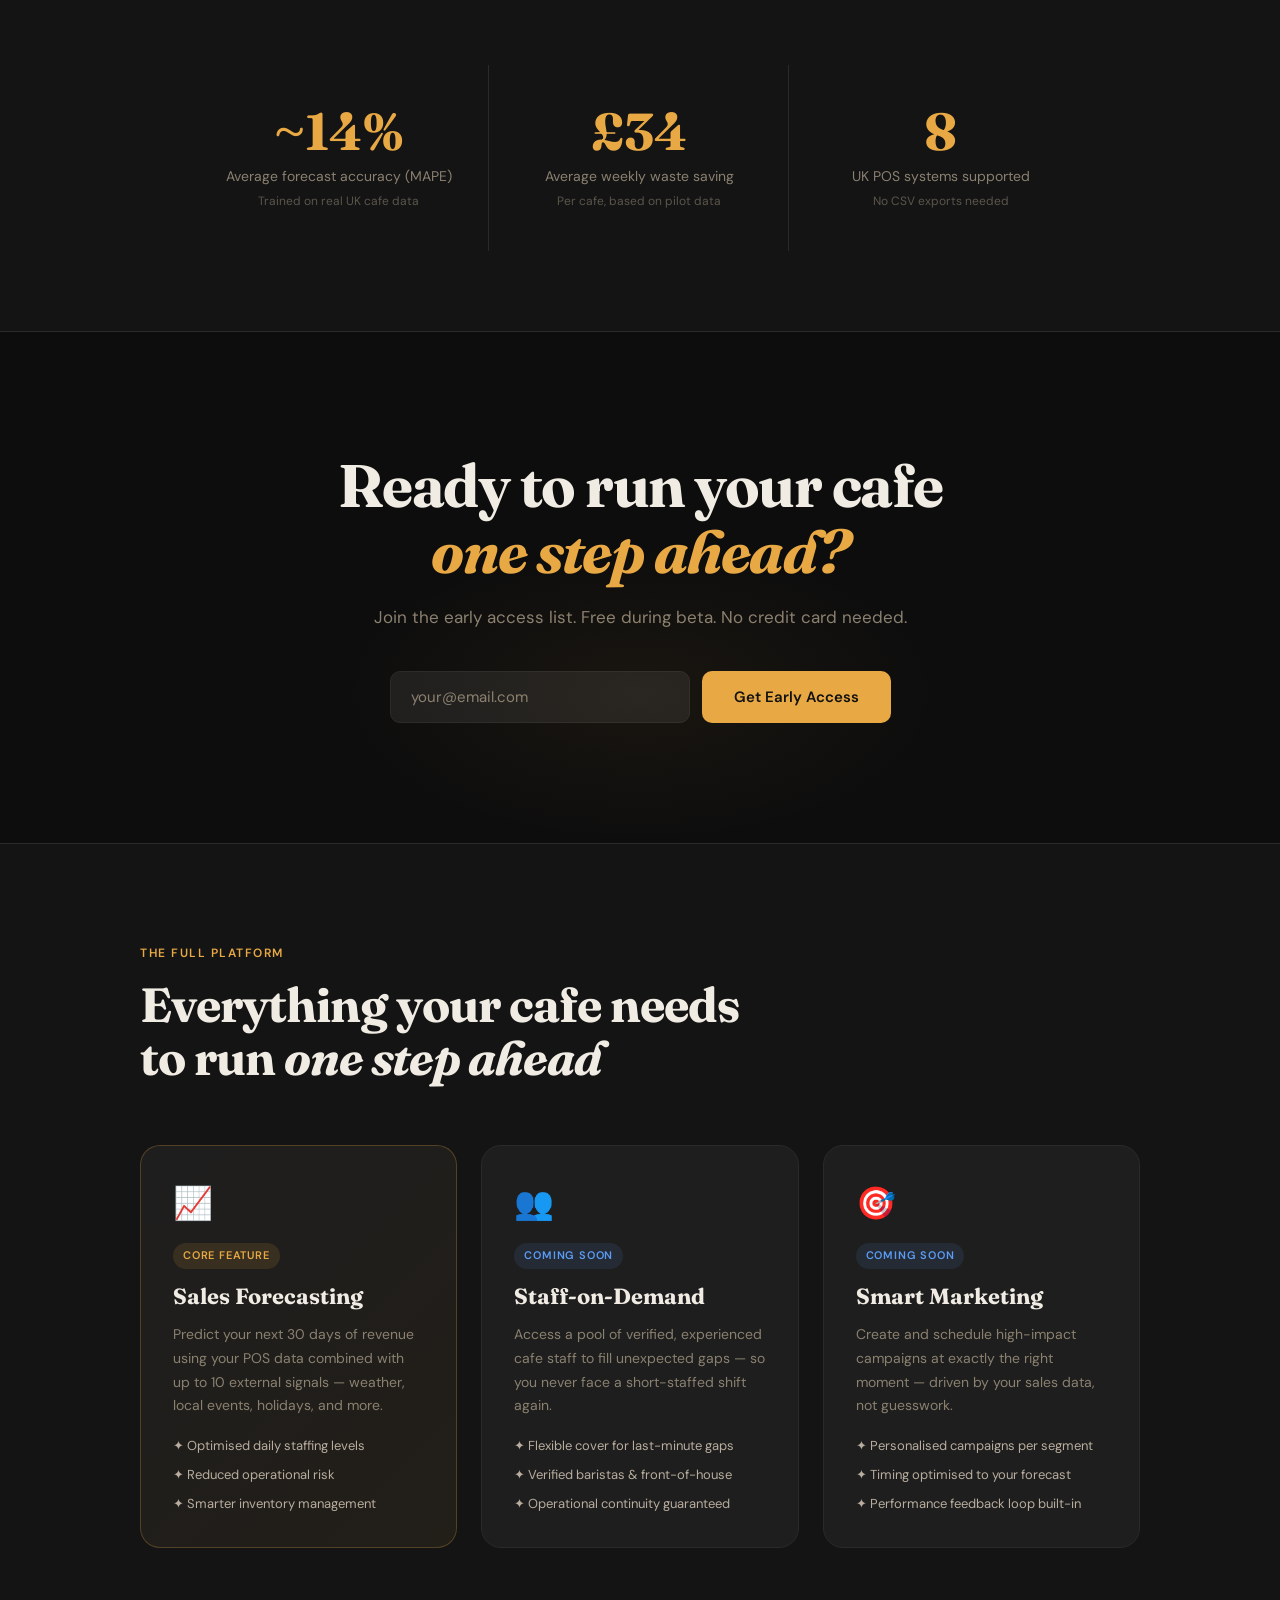
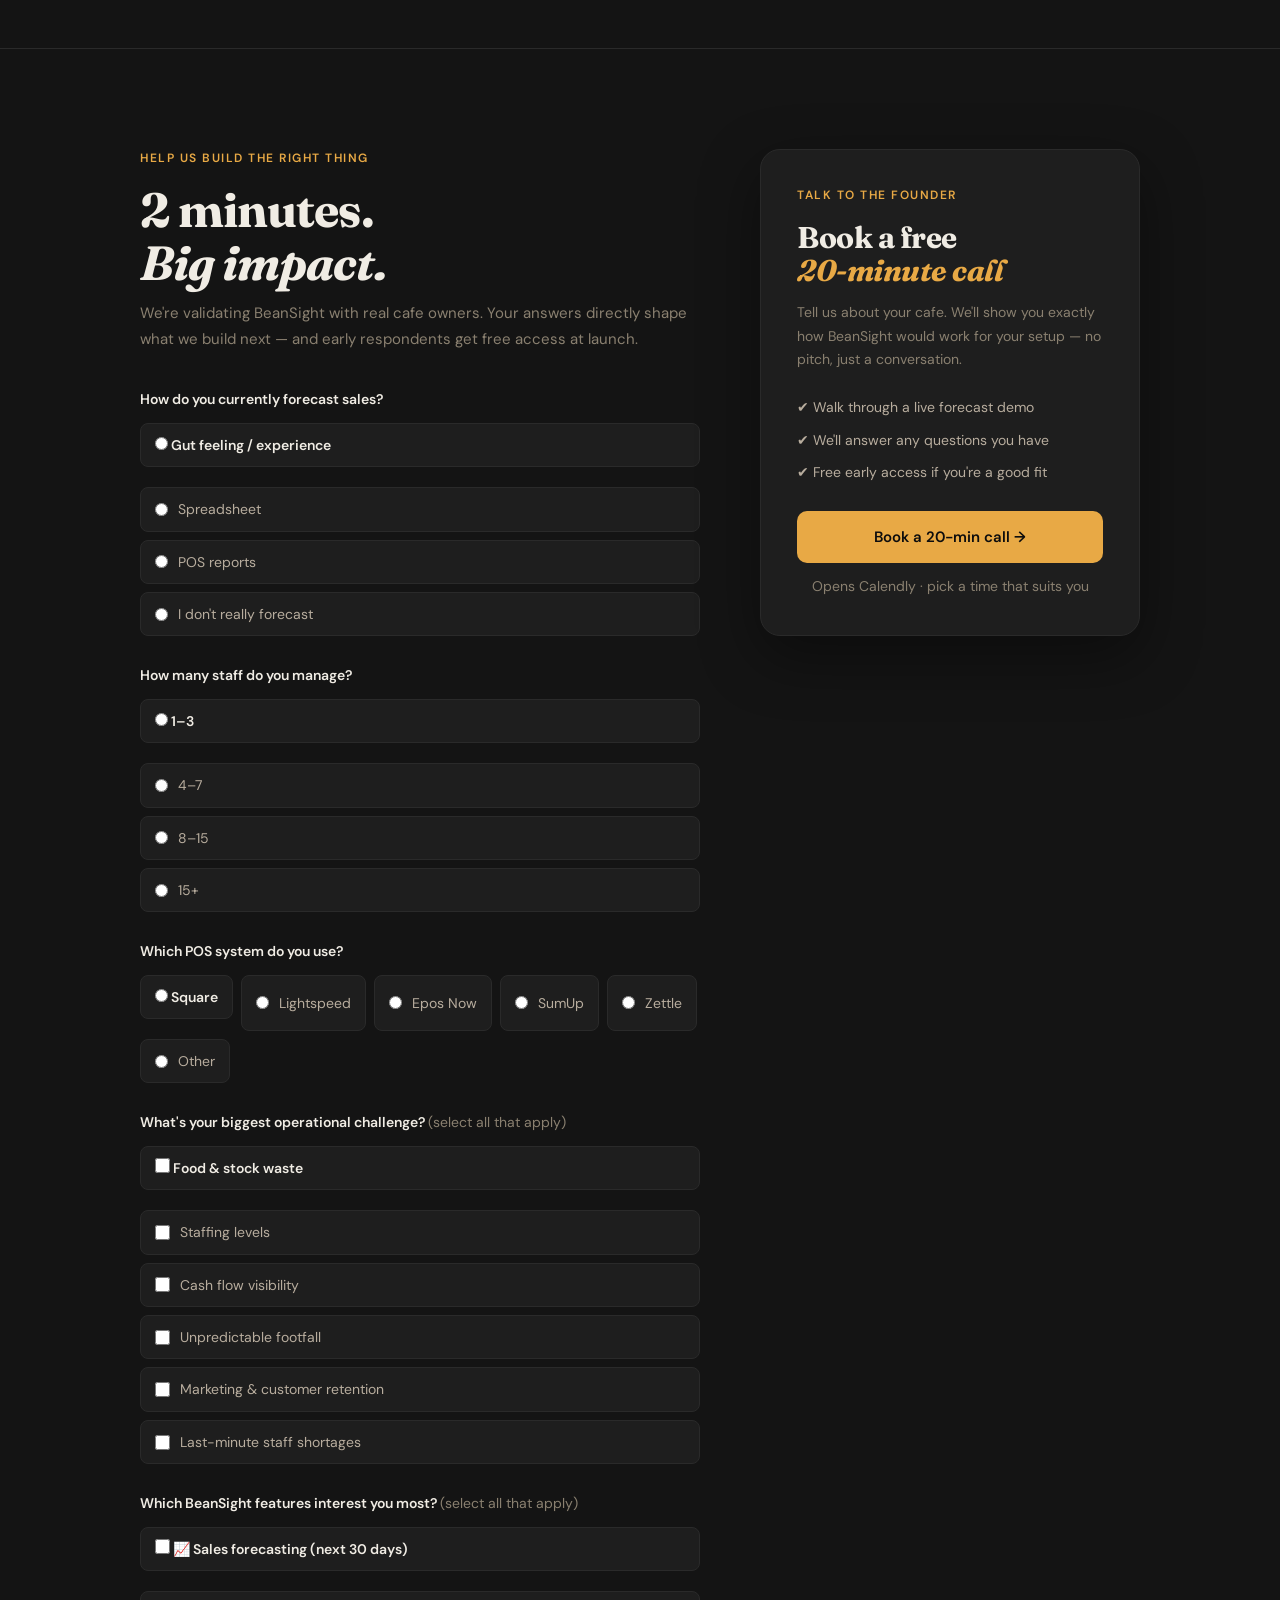
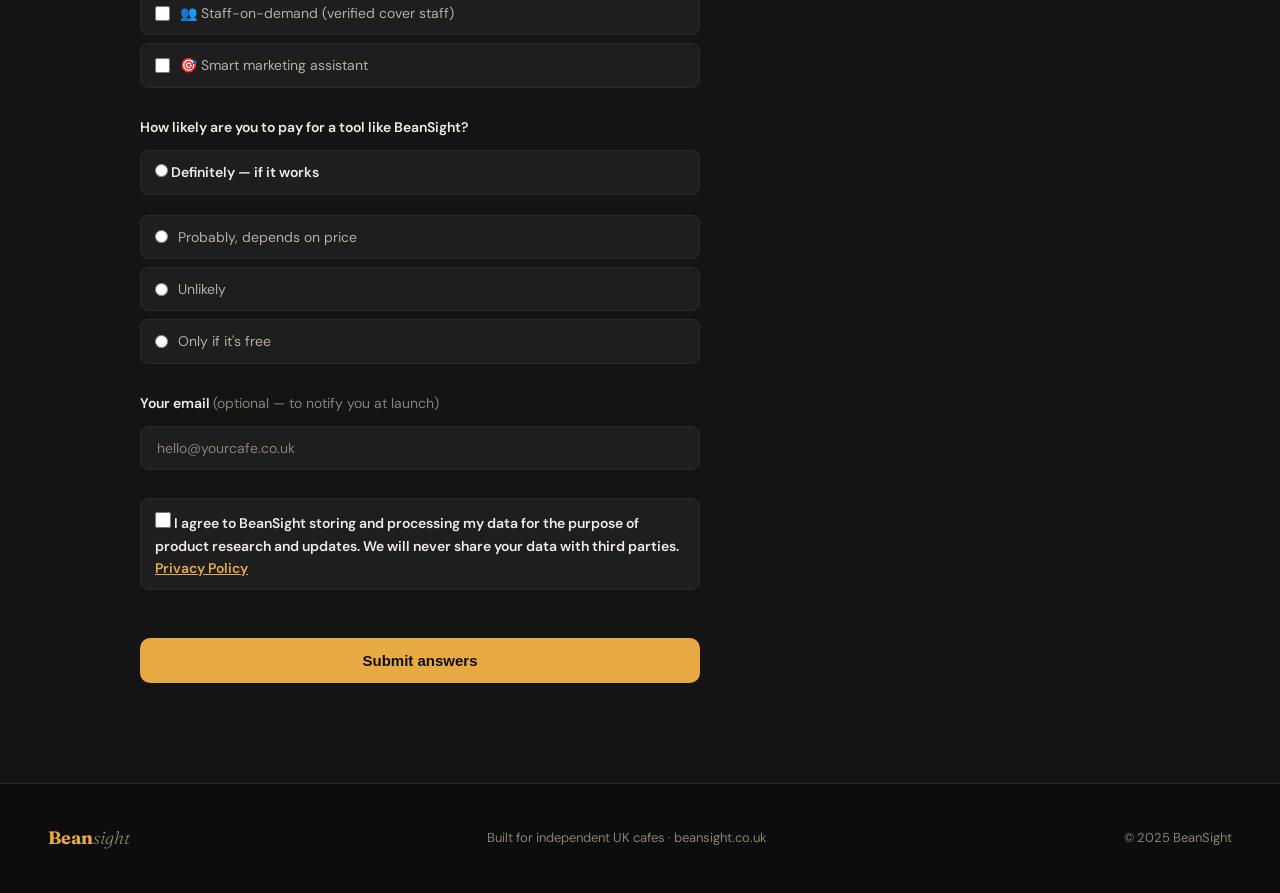
==== commit a28d2e7d: "Fix mobile responsiveness and page fit" ====
--- a/index.html
+++ b/index.html
@@ -39,6 +39,8 @@
       font-size: 16px;
       line-height: 1.6;
       overflow-x: hidden;
+      width: 100%;
+      max-width: 100vw;
     }
 
     /* ── NAV ── */
@@ -81,6 +83,7 @@
       padding: 120px 24px 80px;
       position: relative;
       overflow: hidden;
+      width: 100%;
     }
     .hero-glow {
       position: absolute; top: 20%; left: 50%;
@@ -156,6 +159,7 @@
       margin: 64px auto 0;
       padding: 0 24px;
       animation: fadeUp 0.8s 0.4s ease both;
+      box-sizing: border-box;
     }
     .dashboard {
       background: var(--card);
@@ -163,6 +167,7 @@
       border-radius: 20px;
       overflow: hidden;
       box-shadow: 0 40px 120px rgba(0,0,0,0.6), 0 0 0 1px rgba(255,255,255,0.04);
+      width: 100%;
     }
     .dashboard-bar {
       background: var(--bg3); padding: 14px 20px;
@@ -225,8 +230,8 @@
     .legend-item { display: flex; align-items: center; gap: 6px; font-size: 12px; color: var(--text-muted); }
     .legend-dot { width: 8px; height: 8px; border-radius: 50%; }
 
-    .chart-svg-wrap { width: 100%; }
-    svg.chart { width: 100%; height: 140px; overflow: visible; }
+    .chart-svg-wrap { width: 100%; overflow: hidden; }
+    svg.chart { width: 100%; height: 140px; overflow: hidden; display: block; }
 
     /* Insight cards */
     .insight-row { display: grid; grid-template-columns: 1fr 1fr; gap: 16px; }
@@ -304,7 +309,63 @@
       font-style: italic;
     }
 
-    /* ── SURVEY + CALENDLY ── */
+    /* ── PLATFORM PILLARS ── */
+    .platform-section {
+      padding: 100px 24px;
+      background: var(--bg2);
+      border-top: 1px solid var(--border);
+    }
+    .platform-inner { max-width: 1000px; margin: 0 auto; }
+    .pillars-grid { display: grid; grid-template-columns: repeat(3, 1fr); gap: 24px; }
+    .pillar-card {
+      background: var(--card); border: 1px solid var(--border);
+      border-radius: 20px; padding: 32px;
+      display: flex; flex-direction: column; gap: 14px;
+      transition: border-color 0.2s;
+    }
+    .pillar-card:hover { border-color: rgba(232,169,69,0.3); }
+    .pillar-active { border-color: rgba(232,169,69,0.25); background: linear-gradient(135deg, #1e1e1e, #221e18); }
+    .pillar-icon { font-size: 32px; }
+    .pillar-tag {
+      display: inline-block; font-size: 11px; font-weight: 600;
+      text-transform: uppercase; letter-spacing: 0.8px;
+      background: var(--amber-dim); color: var(--amber);
+      padding: 4px 10px; border-radius: 100px; width: fit-content;
+    }
+    .pillar-tag-blue {
+      background: rgba(91,156,246,0.1); color: var(--blue);
+    }
+    .pillar-card h3 {
+      font-family: 'Fraunces', serif; font-size: 22px;
+      font-weight: 700; line-height: 1.2;
+    }
+    .pillar-card p { font-size: 14px; color: var(--text-muted); line-height: 1.7; }
+    .pillar-list { list-style: none; display: flex; flex-direction: column; gap: 8px; margin-top: 4px; }
+    .pillar-list li { font-size: 13px; color: var(--text-mid); }
+
+    /* ── TEAM ── */
+    .team-section { padding: 100px 24px; }
+    .team-inner { max-width: 1000px; margin: 0 auto; }
+    .team-grid { display: grid; grid-template-columns: repeat(4, 1fr); gap: 20px; }
+    .team-card {
+      background: var(--card); border: 1px solid var(--border);
+      border-radius: 16px; padding: 24px;
+      display: flex; flex-direction: column; gap: 10px;
+    }
+    .team-avatar {
+      width: 48px; height: 48px; border-radius: 12px;
+      background: var(--amber-dim); border: 1px solid rgba(232,169,69,0.25);
+      color: var(--amber); font-family: 'Fraunces', serif;
+      font-size: 16px; font-weight: 700;
+      display: flex; align-items: center; justify-content: center;
+    }
+    .team-card h4 { font-size: 15px; font-weight: 600; line-height: 1.3; }
+    .team-role {
+      font-size: 12px; color: var(--amber); font-weight: 500;
+      text-transform: uppercase; letter-spacing: 0.5px;
+    }
+    .team-card p { font-size: 13px; color: var(--text-muted); line-height: 1.6; }
+
     .survey-section {
       padding: 100px 24px;
       border-top: 1px solid var(--border);
@@ -312,7 +373,8 @@
     }
     .survey-inner {
       max-width: 1000px; margin: 0 auto;
-      display: grid; grid-template-columns: 1fr 420px; gap: 60px; align-items: start;
+      display: grid; grid-template-columns: 1fr 380px; gap: 60px; align-items: start;
+      width: 100%;
     }
     .survey-desc { font-size: 15px; color: var(--text-muted); line-height: 1.7; margin-bottom: 36px; }
     .survey-form { display: flex; flex-direction: column; gap: 28px; }
@@ -382,6 +444,7 @@
     .pos-section {
       padding: 80px 24px 0;
       text-align: center;
+      width: 100%;
     }
     .pos-section p { font-size: 13px; color: var(--text-muted); text-transform: uppercase; letter-spacing: 1px; margin-bottom: 28px; font-weight: 500; }
     .pos-logos {
@@ -401,6 +464,7 @@
     .how-section {
       padding: 100px 24px;
       max-width: 1000px; margin: 0 auto;
+      width: 100%;
     }
     .section-eyebrow {
       font-size: 12px; text-transform: uppercase; letter-spacing: 1.5px;
@@ -473,13 +537,13 @@
     .cta-section p { font-size: 17px; color: var(--text-muted); margin-bottom: 40px; }
     .cta-form {
       display: flex; gap: 12px; justify-content: center;
-      flex-wrap: wrap;
+      flex-wrap: wrap; width: 100%; max-width: 600px; margin: 0 auto;
     }
     .cta-input {
       background: var(--card); border: 1px solid var(--border);
       color: var(--text); padding: 14px 20px;
       border-radius: 10px; font-size: 15px;
-      width: 300px; outline: none;
+      flex: 1; min-width: 200px; max-width: 300px; outline: none;
       font-family: 'DM Sans', sans-serif;
       transition: border-color 0.2s;
     }
@@ -501,14 +565,72 @@
     footer p { font-size: 13px; color: var(--text-muted); }
 
     @media (max-width: 768px) {
-      nav { padding: 16px 20px; }
+      /* Nav */
+      nav { padding: 14px 20px; }
       .nav-links { display: none; }
-      .stat-row { grid-template-columns: 1fr 1fr; }
+
+      /* Hero */
+      .hero { padding: 100px 16px 60px; }
+      .hero h1 { font-size: 36px; letter-spacing: -1px; }
+      .hero p { font-size: 15px; max-width: 100%; }
+      .hero-actions { flex-direction: column; align-items: stretch; gap: 12px; width: 100%; }
+      .btn-primary { width: 100%; text-align: center; box-sizing: border-box; }
+      .btn-ghost { justify-content: center; }
+
+      /* Dashboard */
+      .dashboard-wrap { padding: 0 12px; margin-top: 40px; }
+      .dashboard-inner { padding: 14px; }
+      .stat-row { grid-template-columns: 1fr 1fr; gap: 10px; }
+      .stat-value { font-size: 22px; }
+      .dash-header { flex-direction: column; gap: 8px; align-items: flex-start; }
+      .dash-date { font-size: 11px; }
       .insight-row { grid-template-columns: 1fr; }
-      .steps { grid-template-columns: 1fr; }
+      .chart-top { flex-direction: column; gap: 10px; align-items: flex-start; }
+      .chart-legend { flex-wrap: wrap; gap: 8px; }
+
+      /* POS */
+      .pos-section { padding: 60px 16px 0; }
+
+      /* How it works */
+      .how-section { padding: 60px 16px; }
+      .steps { grid-template-columns: 1fr; gap: 24px; }
+      .step { padding: 20px; }
+
+      /* Metrics */
+      .metrics-section { padding: 60px 16px; }
       .metrics-grid { grid-template-columns: 1fr; }
-      .metric-block { border-right: none; border-bottom: 1px solid var(--border); }
-      footer { flex-direction: column; align-items: flex-start; }
+      .metric-block { border-right: none; border-bottom: 1px solid var(--border); padding: 28px 20px; }
+      .metric-block:last-child { border-bottom: none; }
+      .metric-num { font-size: 40px; }
+
+      /* Platform pillars */
+      .platform-section { padding: 60px 16px; }
+      .pillars-grid { grid-template-columns: 1fr; gap: 16px; }
+
+      /* CTA */
+      .cta-section { padding: 80px 16px; }
+      .cta-form { flex-direction: column; align-items: stretch; }
+      .cta-input { width: 100%; max-width: 100%; box-sizing: border-box; }
+
+      /* Survey */
+      .survey-section { padding: 60px 16px; }
+      .survey-inner { grid-template-columns: 1fr; gap: 40px; }
+      .survey-right { position: static; }
+      .radio-group-wrap { flex-direction: column; }
+      .calendly-card { padding: 24px; }
+
+      /* Footer */
+      footer { padding: 32px 20px; flex-direction: column; align-items: flex-start; gap: 8px; }
+    }
+
+    @media (max-width: 480px) {
+      .stat-row { grid-template-columns: 1fr; }
+      .hero h1 { font-size: 30px; }
+      .dashboard-inner { padding: 10px; }
+      .cost-grid .cost-row { flex-direction: column; gap: 4px; align-items: flex-start; }
+      .signal-tags { gap: 6px; }
+      .signal-tag { font-size: 10px; padding: 3px 8px; }
+      .hero-badge { font-size: 11px; padding: 5px 12px; text-align: center; }
     }
   </style>
 </head>
@@ -519,6 +641,7 @@
   <div class="nav-logo">Bean<span>sight</span></div>
   <div class="nav-links">
     <a href="#how">How it works</a>
+    <a href="#platform">Platform</a>
     <a href="#pos">Integrations</a>
     <a href="#waitlist" class="nav-cta">Get Early Access</a>
   </div>
@@ -556,7 +679,7 @@
         <div class="stat-row">
           <div class="stat-card">
             <div class="stat-label">Predicted Sales</div>
-            <div class="stat-value">£ 1287</div>
+            <div class="stat-value">£ 487</div>
             <div class="stat-pill pill-green">↑ 12% vs last Wed</div>
             <div class="stat-sub">Confidence: high</div>
           </div>
@@ -782,6 +905,55 @@
   </div>
 </section>
 
+<!-- PLATFORM PILLARS -->
+<section class="platform-section" id="platform">
+  <div class="platform-inner">
+    <div class="section-eyebrow">The full platform</div>
+    <div class="section-title">Everything your cafe needs<br/>to run <em>one step ahead</em></div>
+    <div class="pillars-grid">
+
+      <div class="pillar-card pillar-active">
+        <div class="pillar-icon">📈</div>
+        <div class="pillar-tag">Core feature</div>
+        <h3>Sales Forecasting</h3>
+        <p>Predict your next 30 days of revenue using your POS data combined with up to 10 external signals — weather, local events, holidays, and more.</p>
+        <ul class="pillar-list">
+          <li>✦ Optimised daily staffing levels</li>
+          <li>✦ Reduced operational risk</li>
+          <li>✦ Smarter inventory management</li>
+        </ul>
+      </div>
+
+      <div class="pillar-card">
+        <div class="pillar-icon">👥</div>
+        <div class="pillar-tag pillar-tag-blue">Coming soon</div>
+        <h3>Staff-on-Demand</h3>
+        <p>Access a pool of verified, experienced cafe staff to fill unexpected gaps — so you never face a short-staffed shift again.</p>
+        <ul class="pillar-list">
+          <li>✦ Flexible cover for last-minute gaps</li>
+          <li>✦ Verified baristas & front-of-house</li>
+          <li>✦ Operational continuity guaranteed</li>
+        </ul>
+      </div>
+
+      <div class="pillar-card">
+        <div class="pillar-icon">🎯</div>
+        <div class="pillar-tag pillar-tag-blue">Coming soon</div>
+        <h3>Smart Marketing</h3>
+        <p>Create and schedule high-impact campaigns at exactly the right moment — driven by your sales data, not guesswork.</p>
+        <ul class="pillar-list">
+          <li>✦ Personalised campaigns per segment</li>
+          <li>✦ Timing optimised to your forecast</li>
+          <li>✦ Performance feedback loop built-in</li>
+        </ul>
+      </div>
+
+    </div>
+  </div>
+</section>
+
+
+
 <!-- PMF SURVEY + CALENDLY -->
 <section class="survey-section" id="survey">
   <div class="survey-inner">
@@ -834,10 +1006,22 @@
             <label class="radio-opt"><input type="checkbox" name="challenge" value="staffing" style="accent-color:var(--amber);width:15px;height:15px;flex-shrink:0;"/> Staffing levels</label>
             <label class="radio-opt"><input type="checkbox" name="challenge" value="cashflow" style="accent-color:var(--amber);width:15px;height:15px;flex-shrink:0;"/> Cash flow visibility</label>
             <label class="radio-opt"><input type="checkbox" name="challenge" value="footfall" style="accent-color:var(--amber);width:15px;height:15px;flex-shrink:0;"/> Unpredictable footfall</label>
+            <label class="radio-opt"><input type="checkbox" name="challenge" value="marketing" style="accent-color:var(--amber);width:15px;height:15px;flex-shrink:0;"/> Marketing & customer retention</label>
+            <label class="radio-opt"><input type="checkbox" name="challenge" value="lastminute" style="accent-color:var(--amber);width:15px;height:15px;flex-shrink:0;"/> Last-minute staff shortages</label>
           </div>
         </div>
 
         <!-- Q5 -->
+        <div class="survey-field">
+          <label>Which BeanSight features interest you most? <span style="color:var(--text-muted);font-weight:400">(select all that apply)</span></label>
+          <div class="radio-group">
+            <label class="radio-opt"><input type="checkbox" name="feature" value="forecast" style="accent-color:var(--amber);width:15px;height:15px;flex-shrink:0;"/> 📈 Sales forecasting (next 30 days)</label>
+            <label class="radio-opt"><input type="checkbox" name="feature" value="staffondemand" style="accent-color:var(--amber);width:15px;height:15px;flex-shrink:0;"/> 👥 Staff-on-demand (verified cover staff)</label>
+            <label class="radio-opt"><input type="checkbox" name="feature" value="marketing" style="accent-color:var(--amber);width:15px;height:15px;flex-shrink:0;"/> 🎯 Smart marketing assistant</label>
+          </div>
+        </div>
+
+        <!-- Q6 -->
         <div class="survey-field">
           <label>How likely are you to pay for a tool like BeanSight?</label>
           <div class="radio-group">
@@ -917,4 +1101,4 @@
   }
 </script>
 </body>
-</html>+</html>
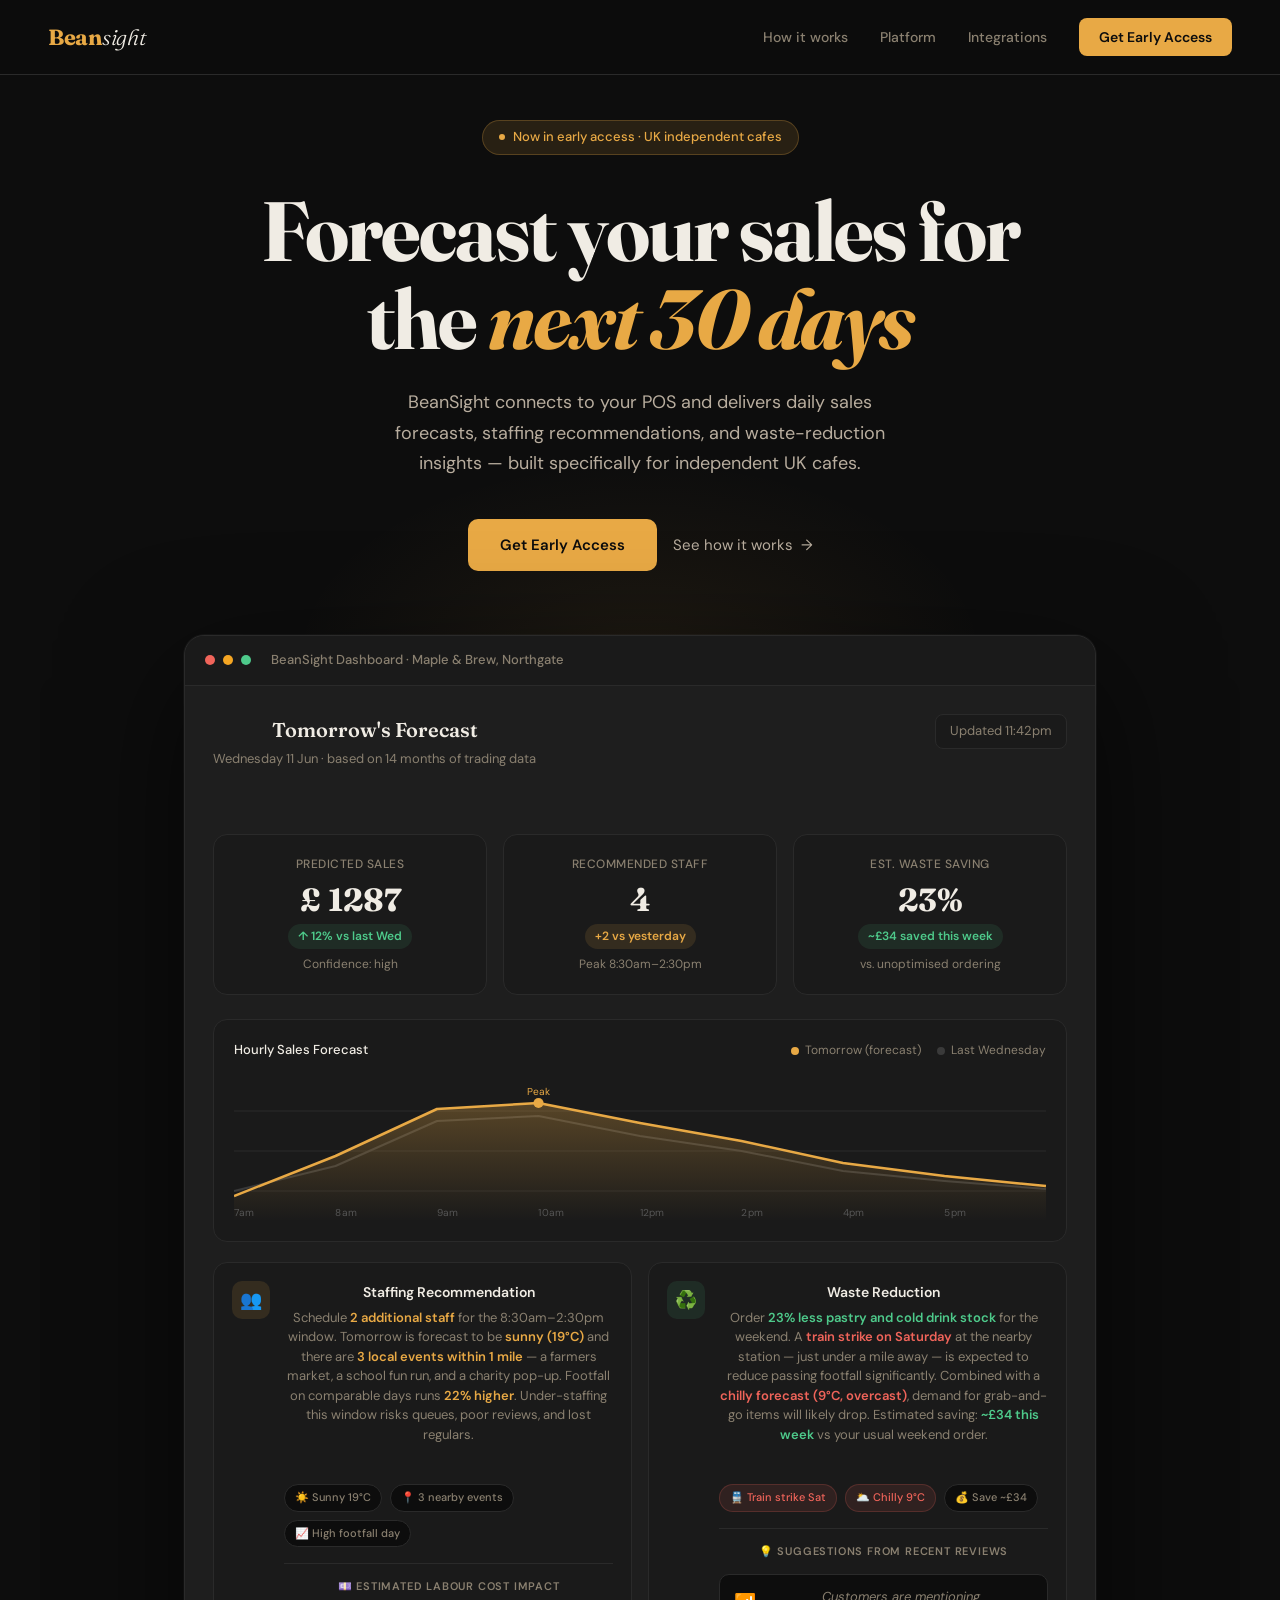
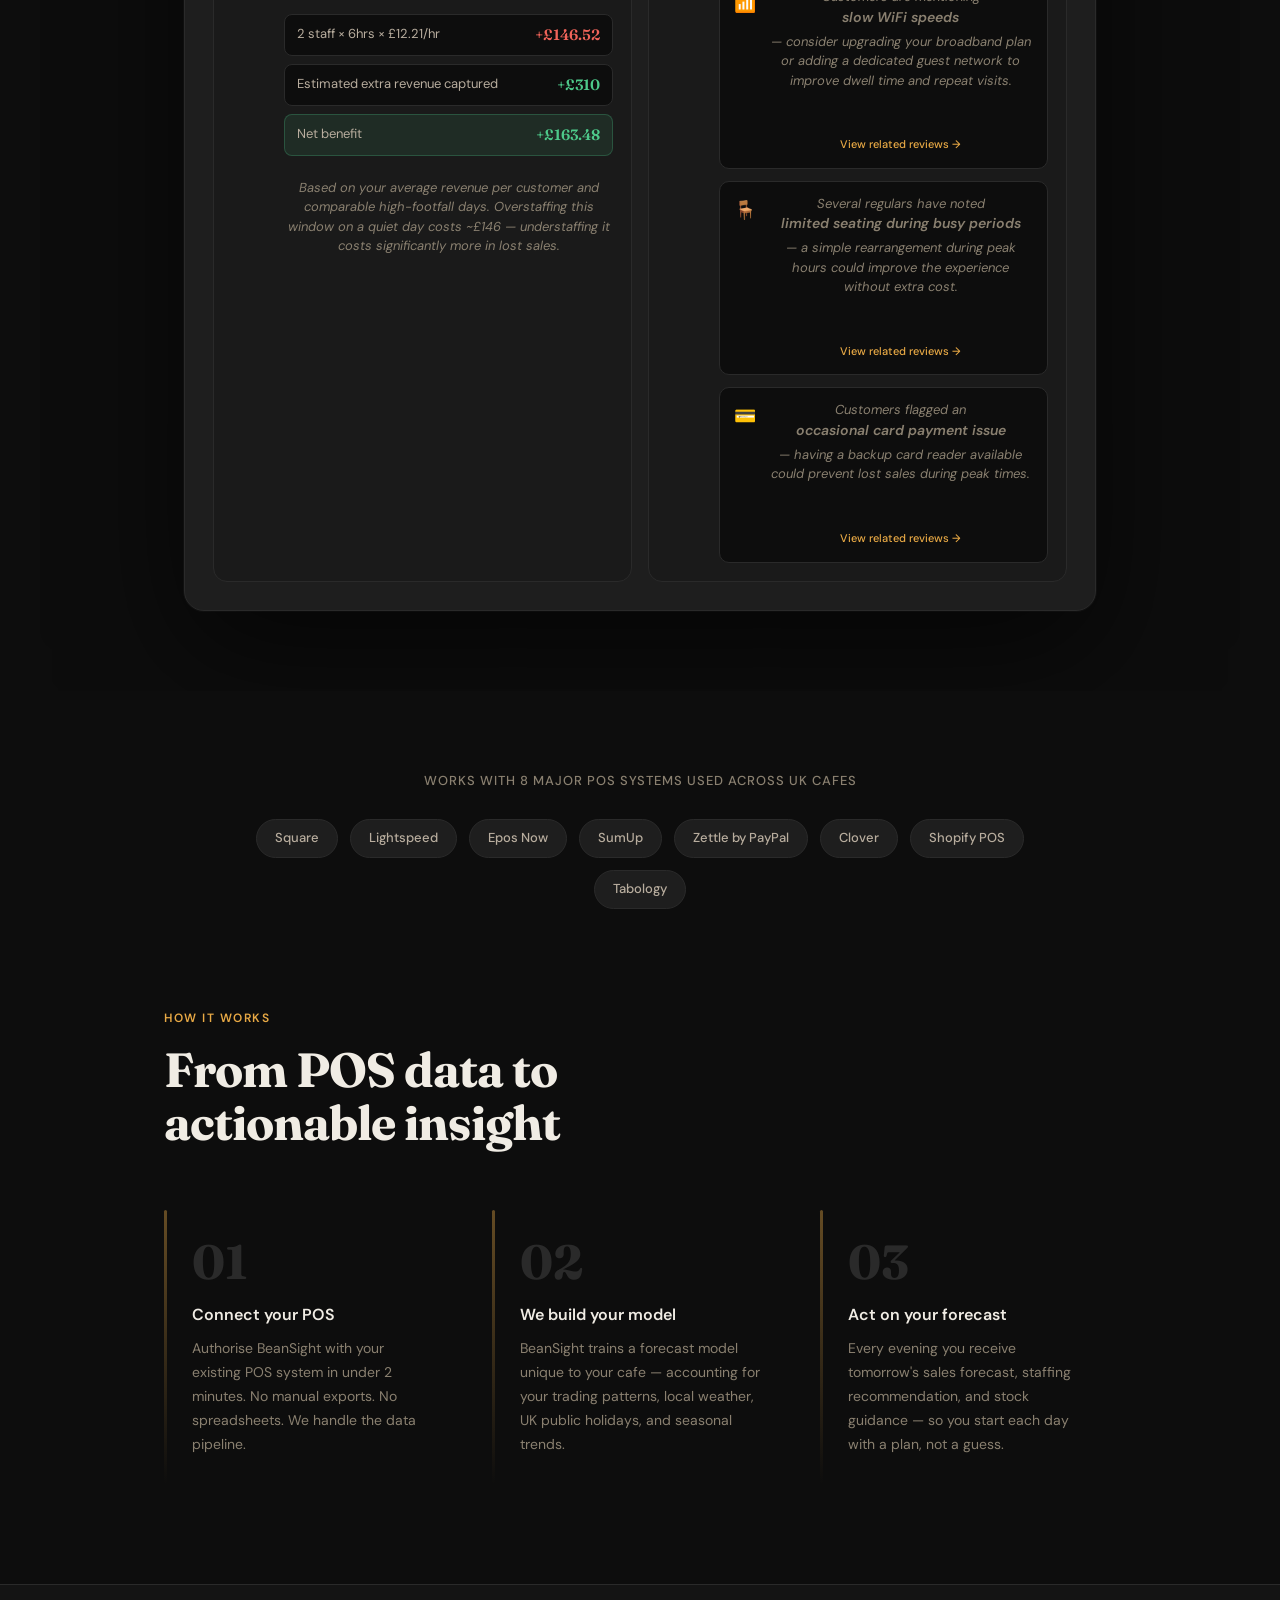
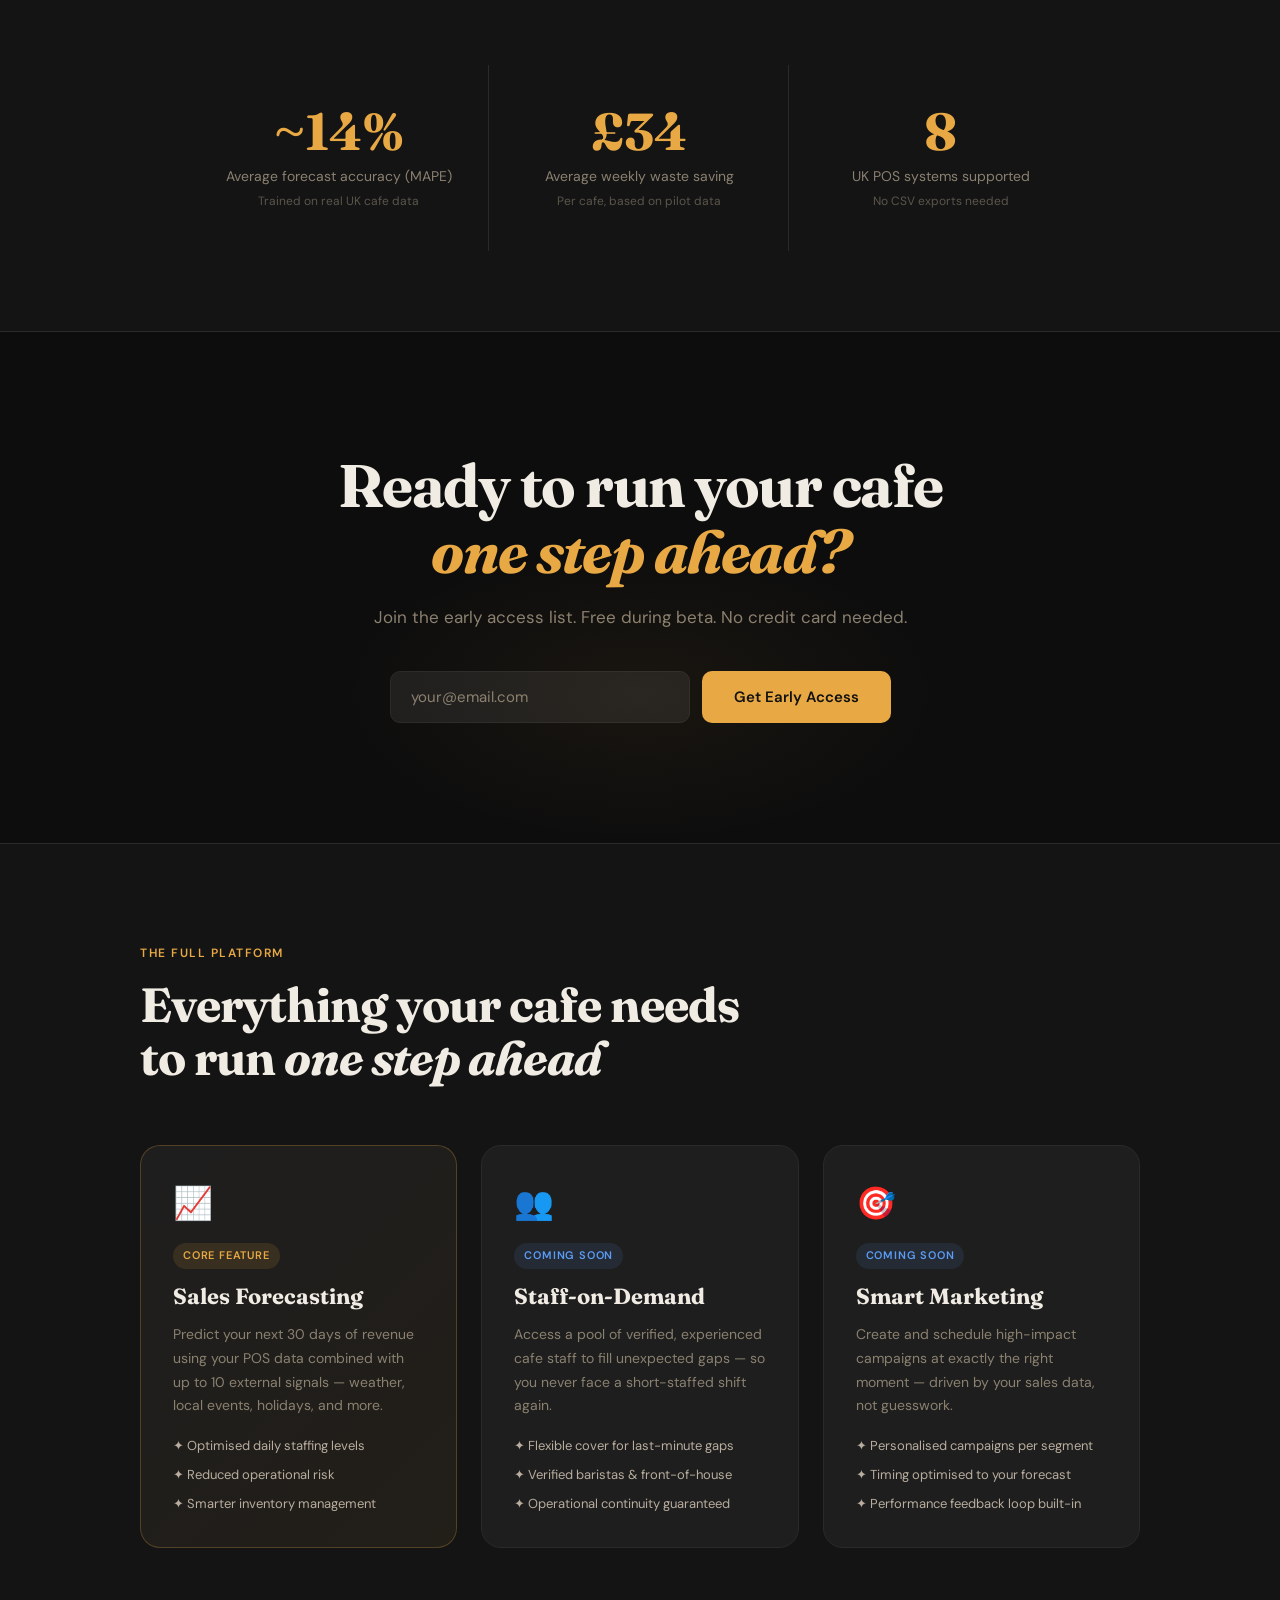
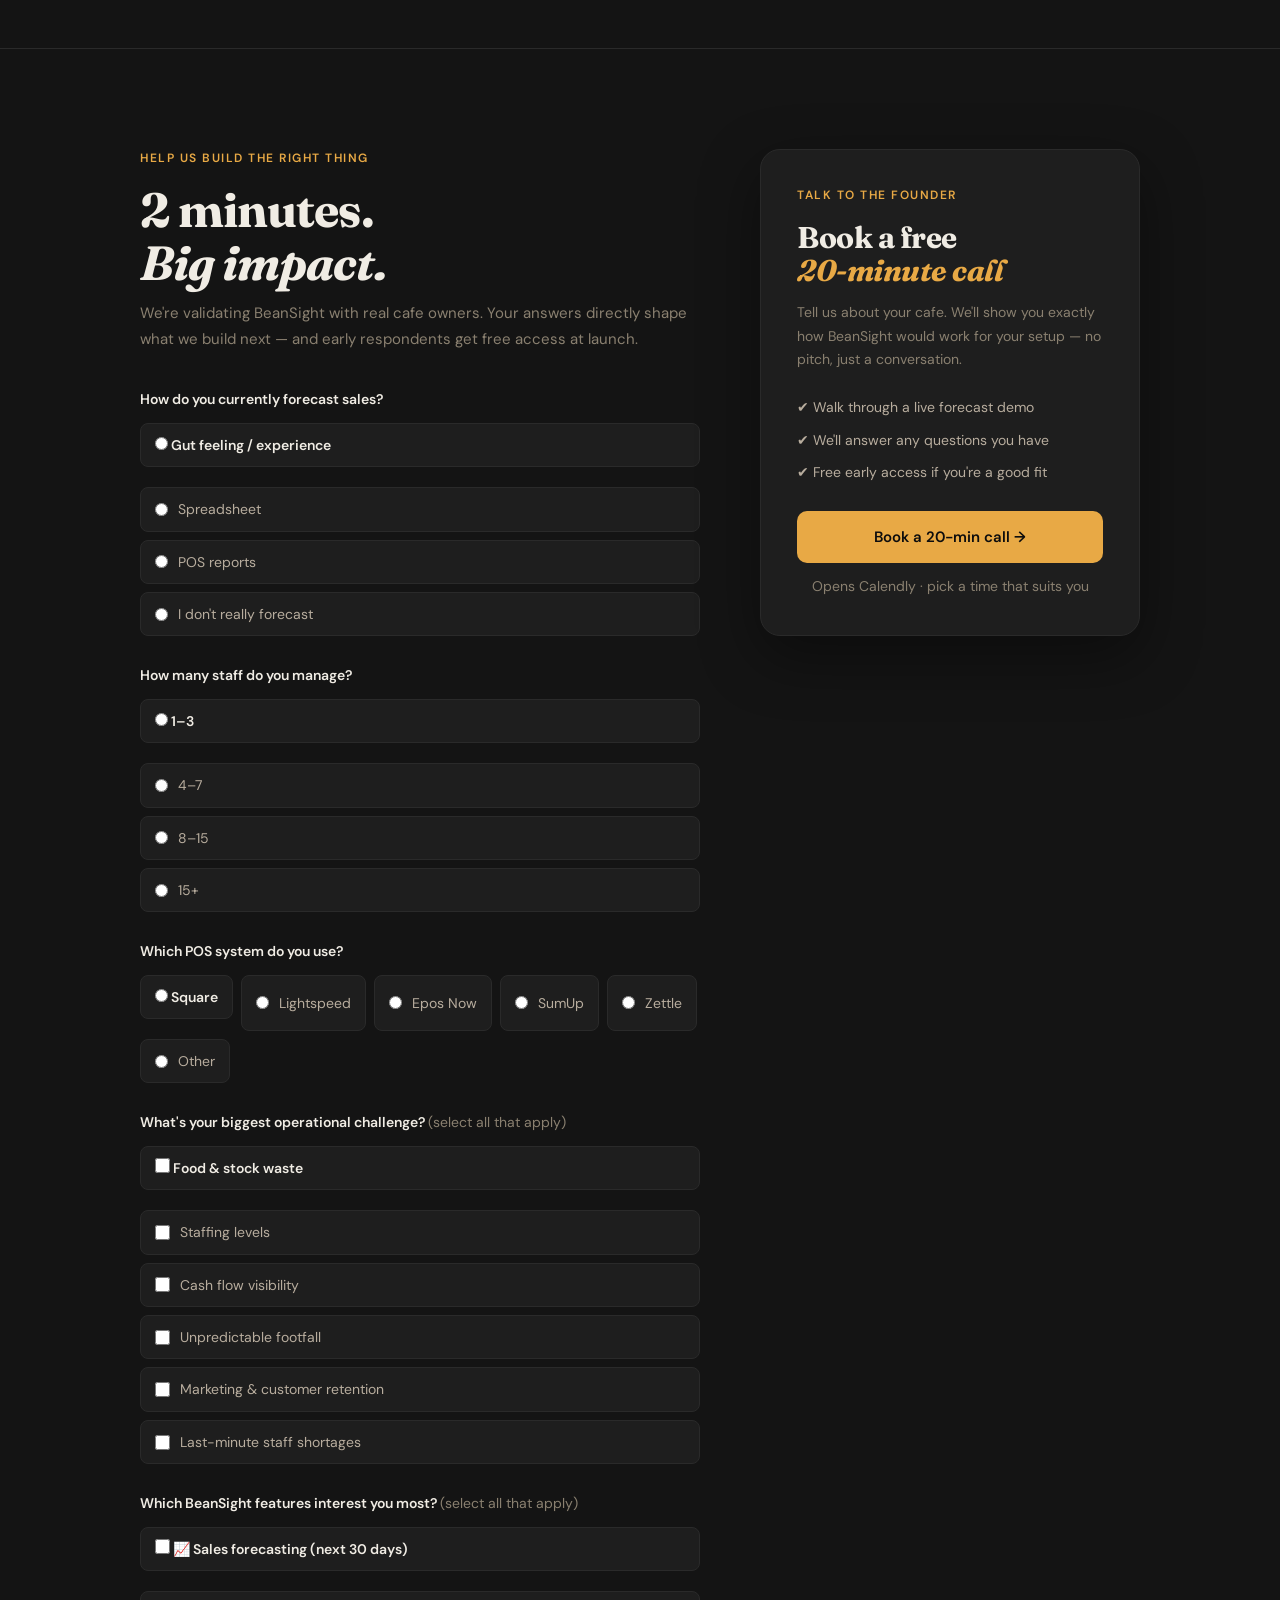
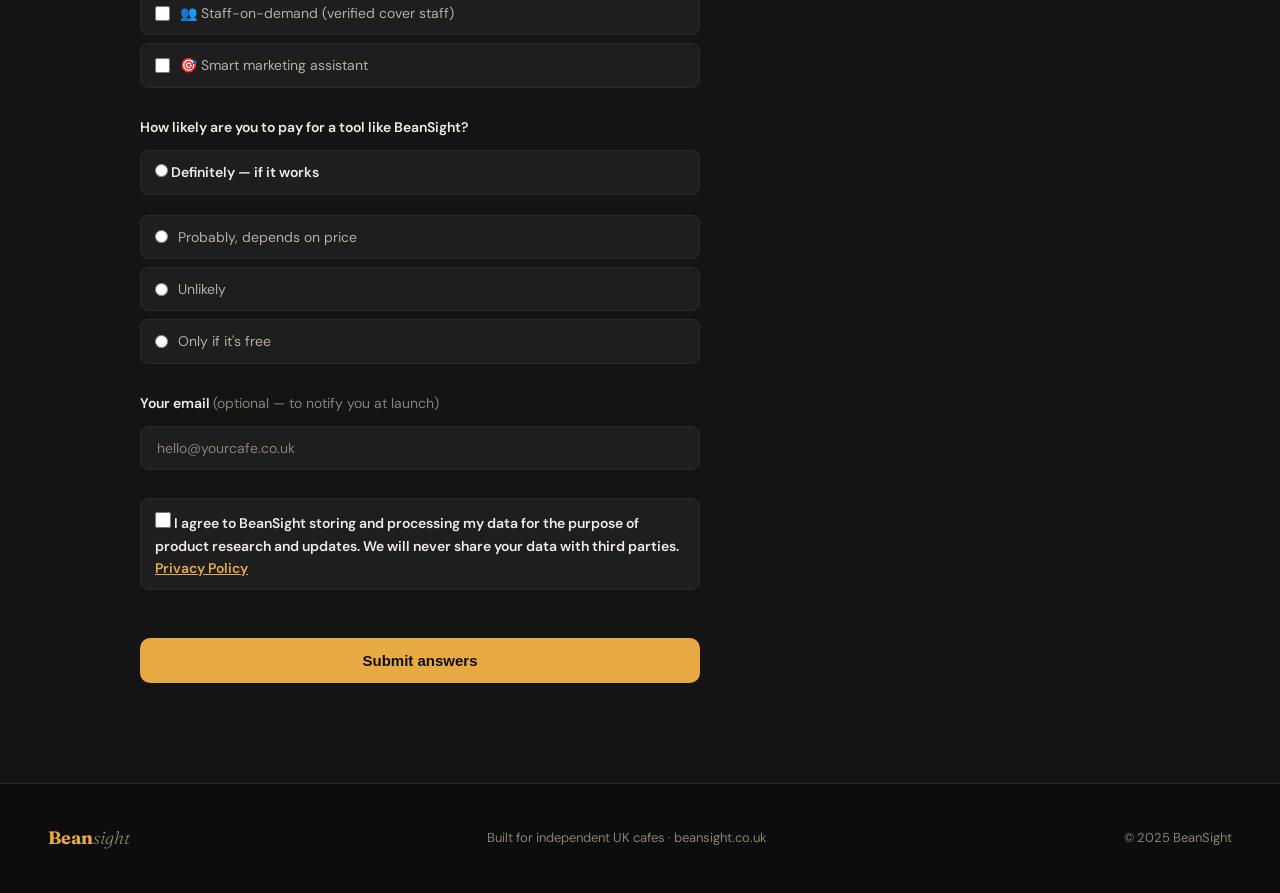
==== commit 16b968ae: "your message here" ====
--- a/index.html
+++ b/index.html
@@ -679,7 +679,7 @@
         <div class="stat-row">
           <div class="stat-card">
             <div class="stat-label">Predicted Sales</div>
-            <div class="stat-value">£ 487</div>
+            <div class="stat-value">£ 1287</div>
             <div class="stat-pill pill-green">↑ 12% vs last Wed</div>
             <div class="stat-sub">Confidence: high</div>
           </div>
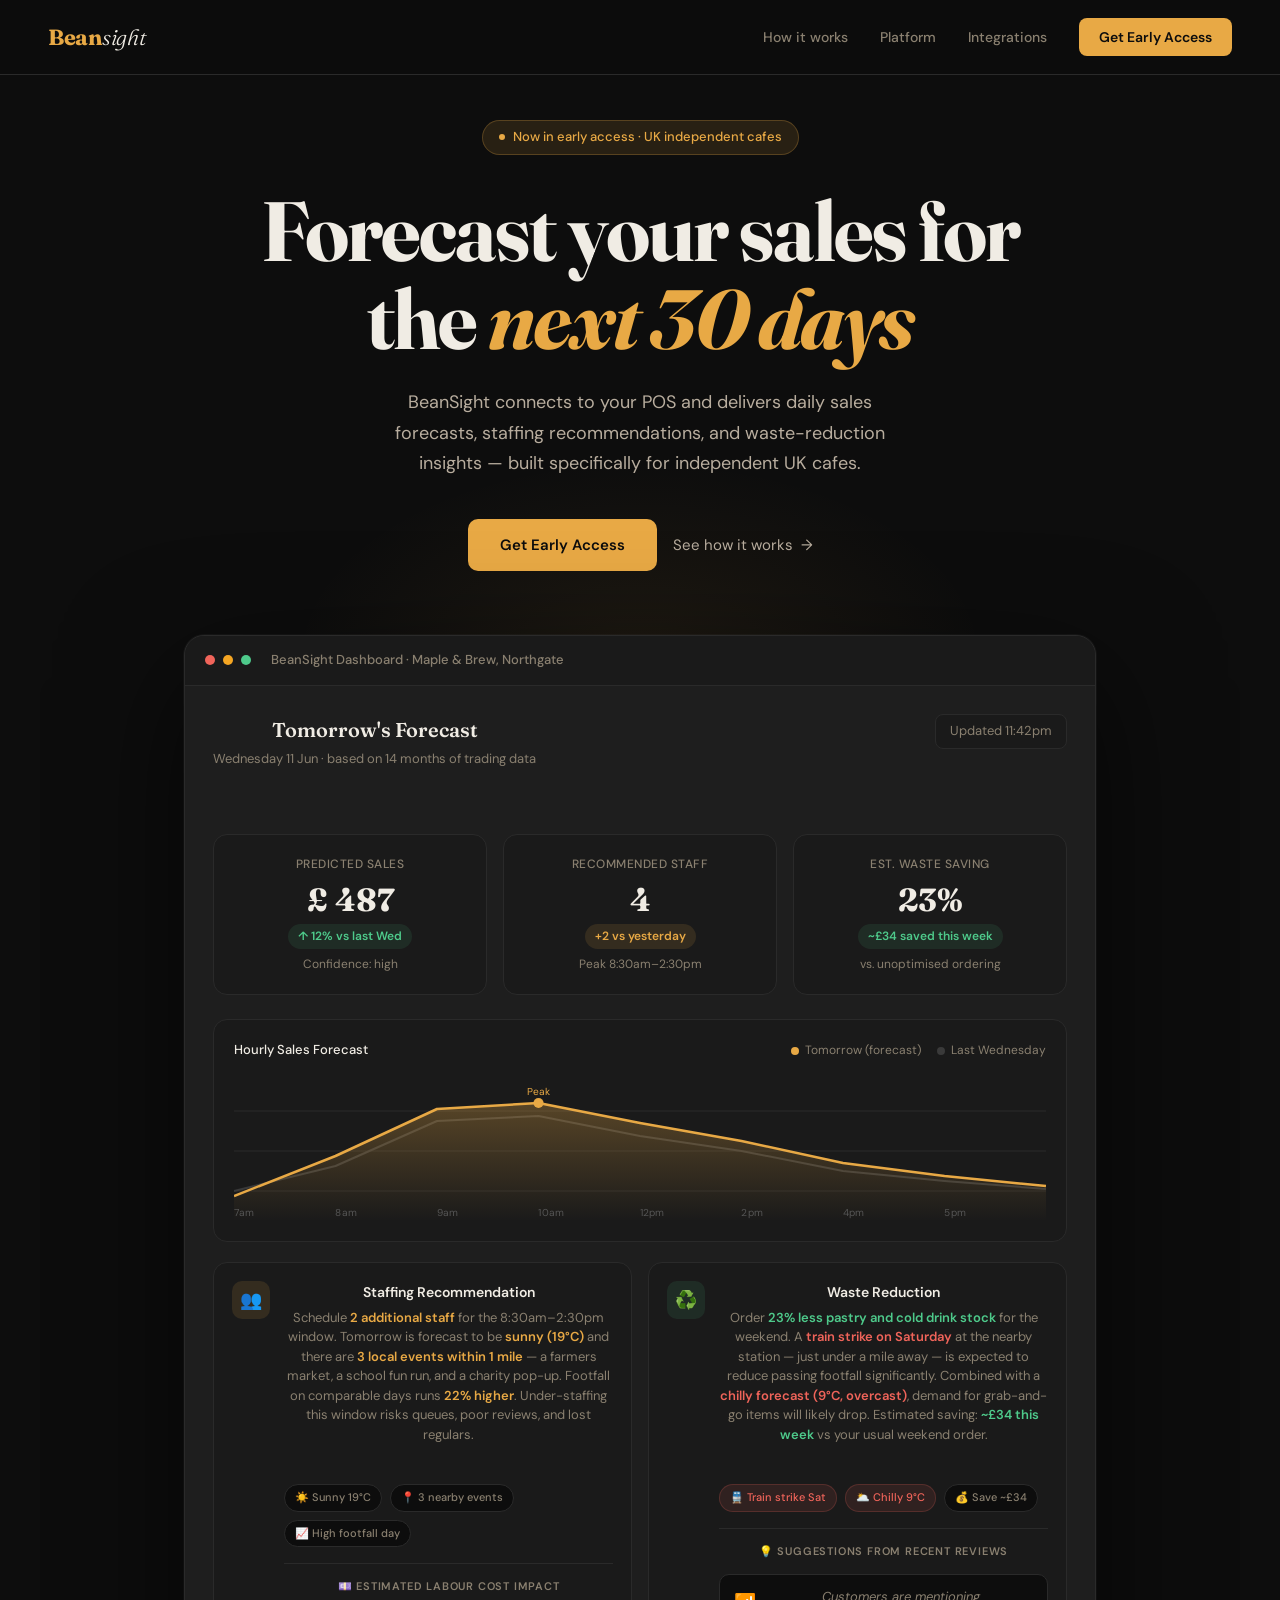
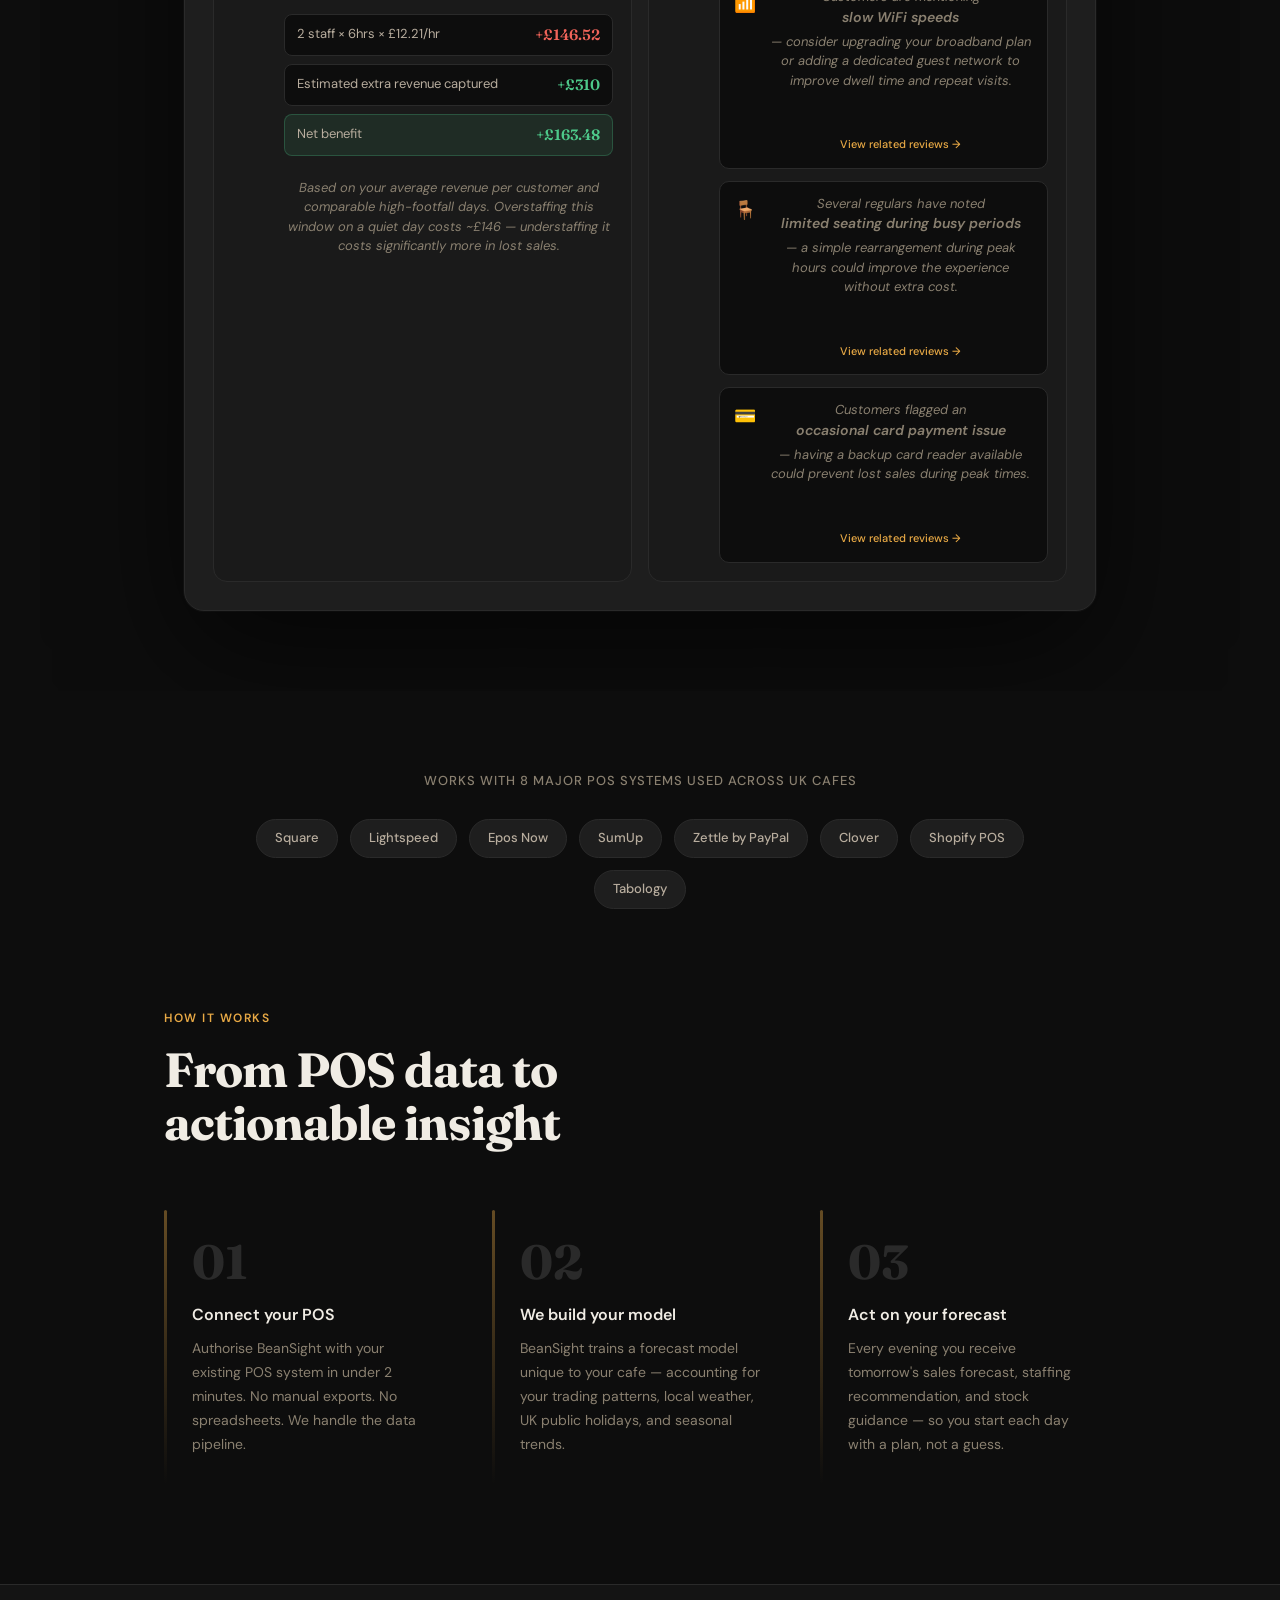
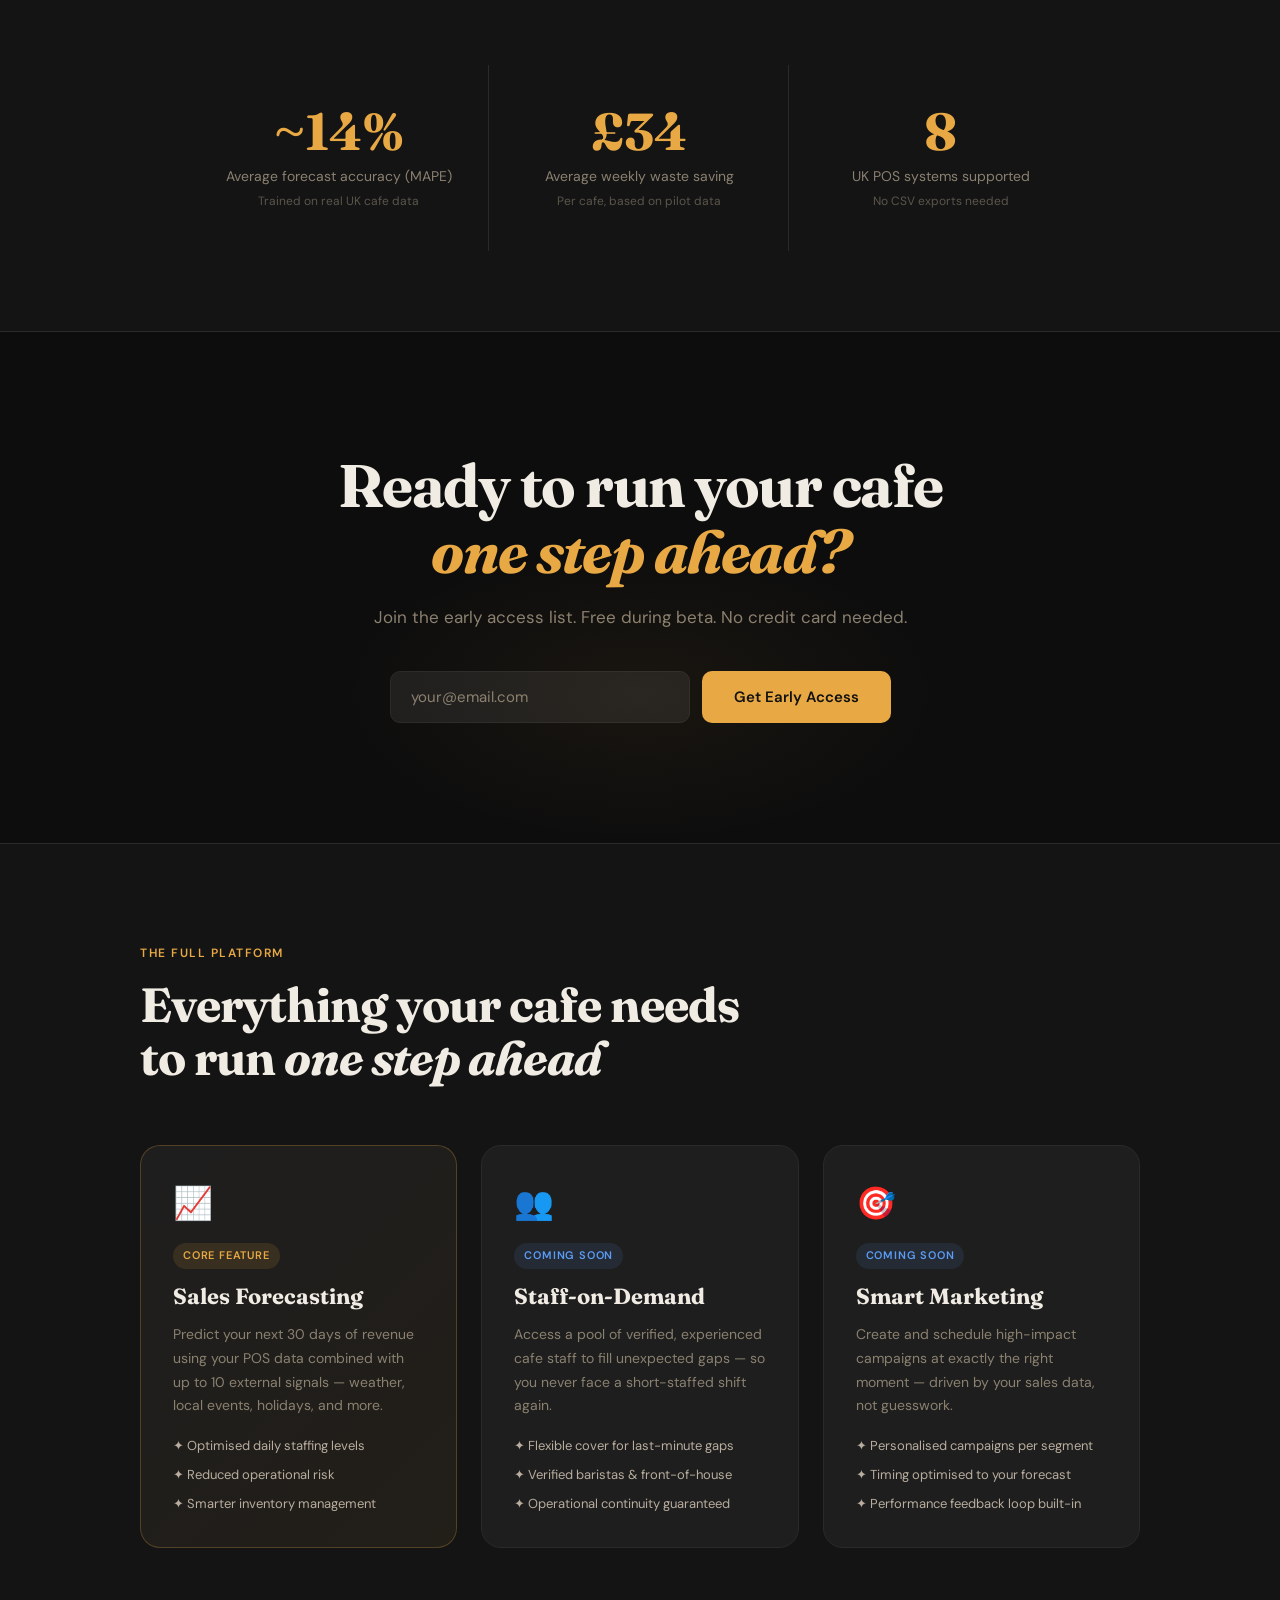
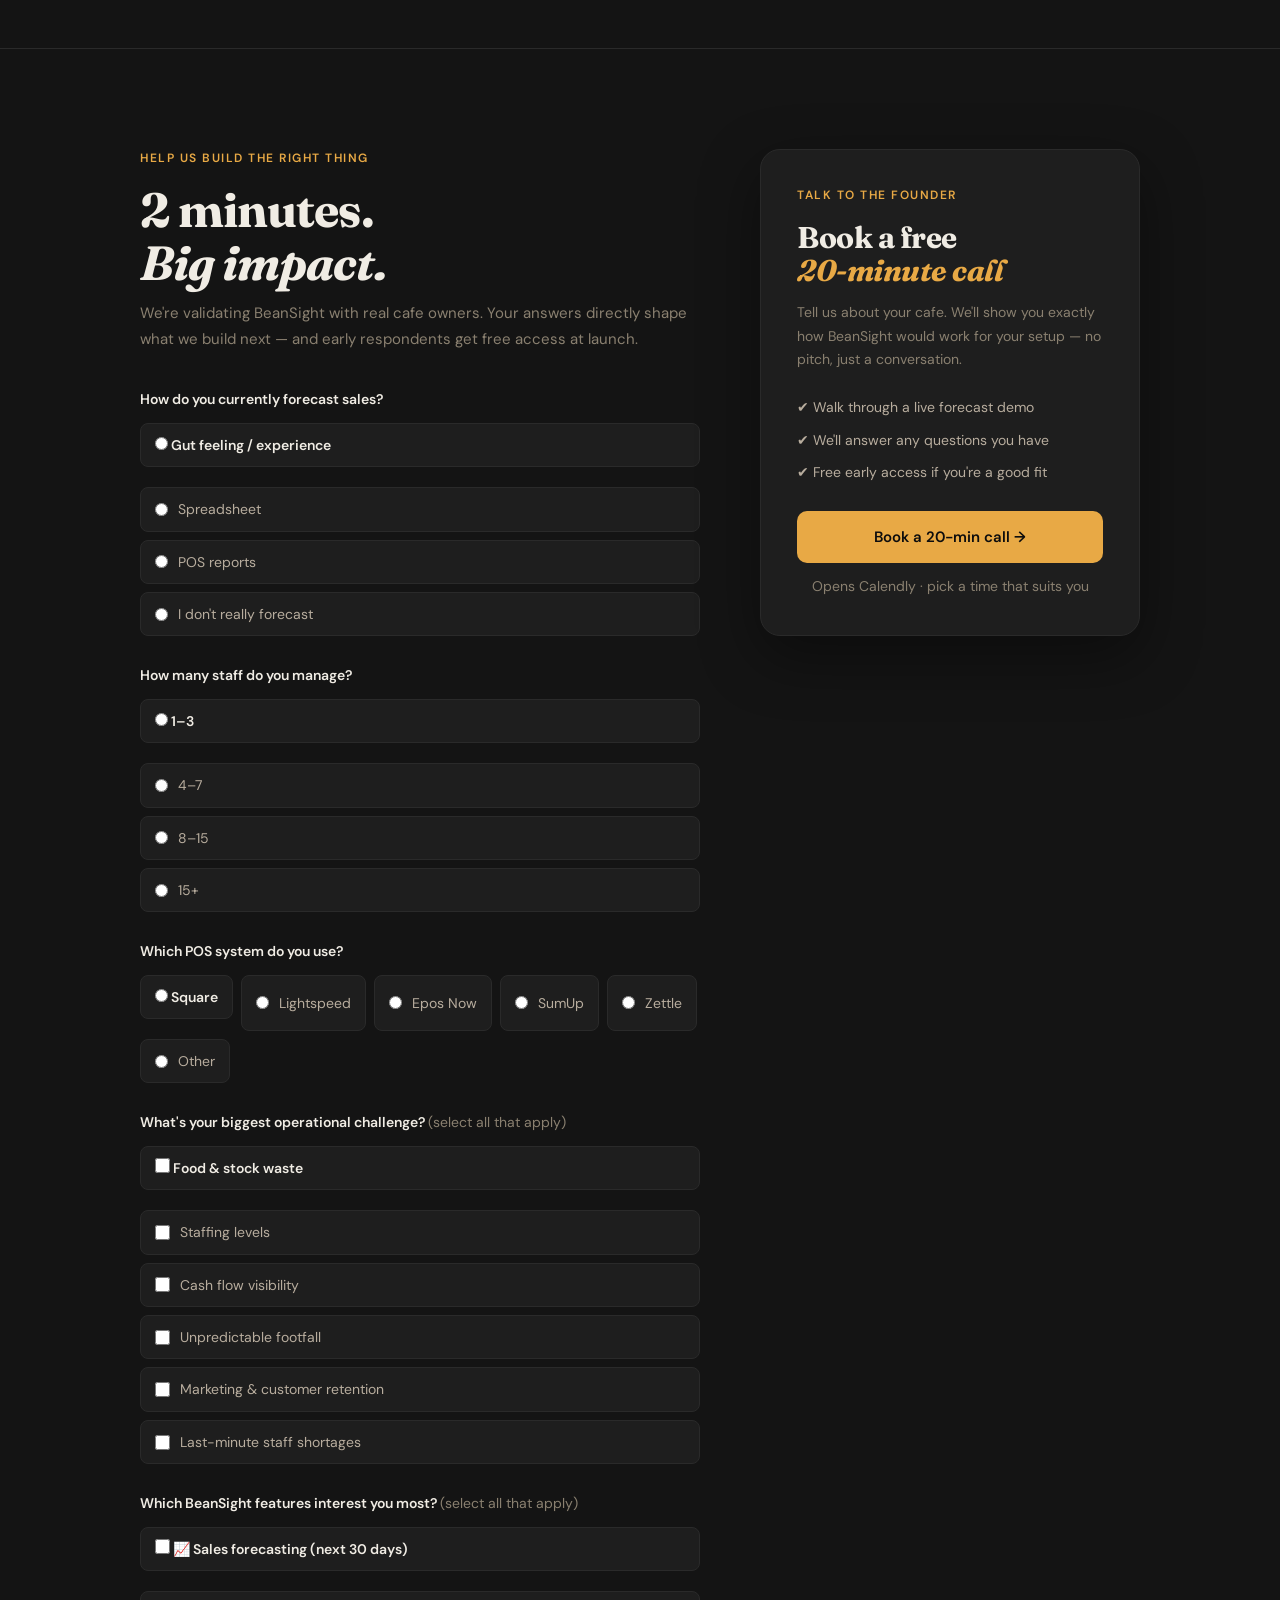
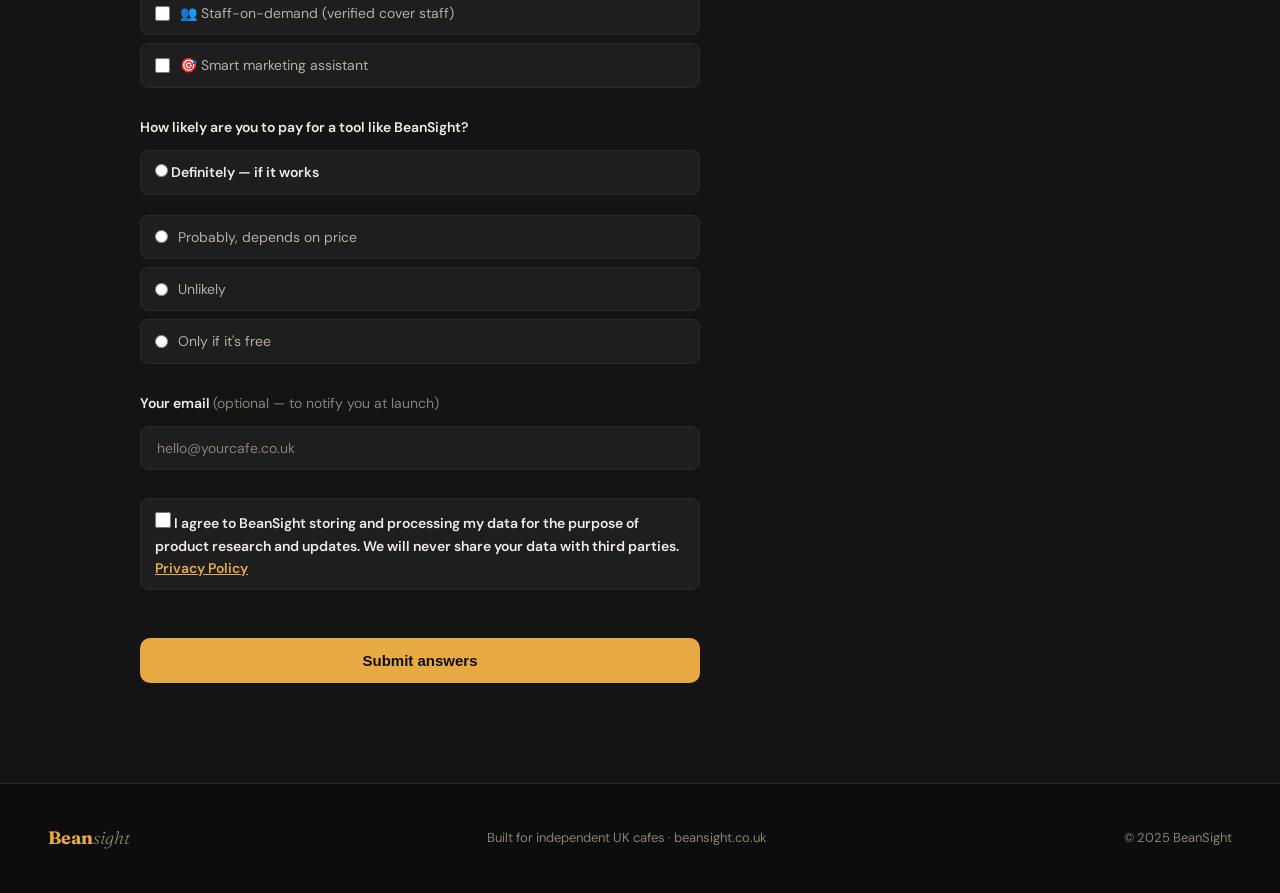
==== commit 8af3ffc8: "Connect form to Railway API" ====
--- a/index.html
+++ b/index.html
@@ -679,7 +679,7 @@
         <div class="stat-row">
           <div class="stat-card">
             <div class="stat-label">Predicted Sales</div>
-            <div class="stat-value">£ 1287</div>
+            <div class="stat-value">£ 487</div>
             <div class="stat-pill pill-green">↑ 12% vs last Wed</div>
             <div class="stat-sub">Confidence: high</div>
           </div>
@@ -1081,7 +1081,7 @@
 </footer>
 
 <script>
-  function submitSurvey() {
+  async function submitSurvey() {
     const consent = document.getElementById('gdprConsent');
     if (!consent.checked) {
       consent.closest('.radio-opt').style.borderColor = 'var(--red)';
@@ -1092,12 +1092,40 @@
       }, 2000);
       return;
     }
-    const form = document.getElementById('surveyForm');
-    const thanks = document.getElementById('surveyThanks');
-    const btn = form.querySelector('button');
-    btn.style.display = 'none';
-    thanks.style.display = 'block';
-    thanks.scrollIntoView({ behavior: 'smooth', block: 'center' });
+
+    // Collect all form values
+    const payload = {
+      email: document.getElementById('surveyEmail').value,
+      forecast_method: document.querySelector('input[name="forecast"]:checked')?.value || null,
+      staff_count: document.querySelector('input[name="staff"]:checked')?.value || null,
+      pos_system: document.querySelector('input[name="pos"]:checked')?.value || null,
+      challenges: [...document.querySelectorAll('input[name="challenge"]:checked')].map(i => i.value),
+      features_interest: [...document.querySelectorAll('input[name="feature"]:checked')].map(i => i.value),
+      willingness_to_pay: document.querySelector('input[name="pay"]:checked')?.value || null,
+    };
+
+    const btn = document.querySelector('#surveyForm button');
+    btn.textContent = 'Submitting...';
+    btn.disabled = true;
+
+    try {
+      const response = await fetch('https://beansight-api-production.up.railway.app/submit-interest', {
+        method: 'POST',
+        headers: { 'Content-Type': 'application/json' },
+        body: JSON.stringify(payload)
+      });
+
+      if (response.ok) {
+        document.getElementById('surveyThanks').style.display = 'block';
+        btn.style.display = 'none';
+      } else {
+        throw new Error('Server error');
+      }
+    } catch (err) {
+      btn.textContent = 'Something went wrong — try again';
+      btn.disabled = false;
+      btn.style.background = 'var(--red)';
+    }
   }
 </script>
 </body>
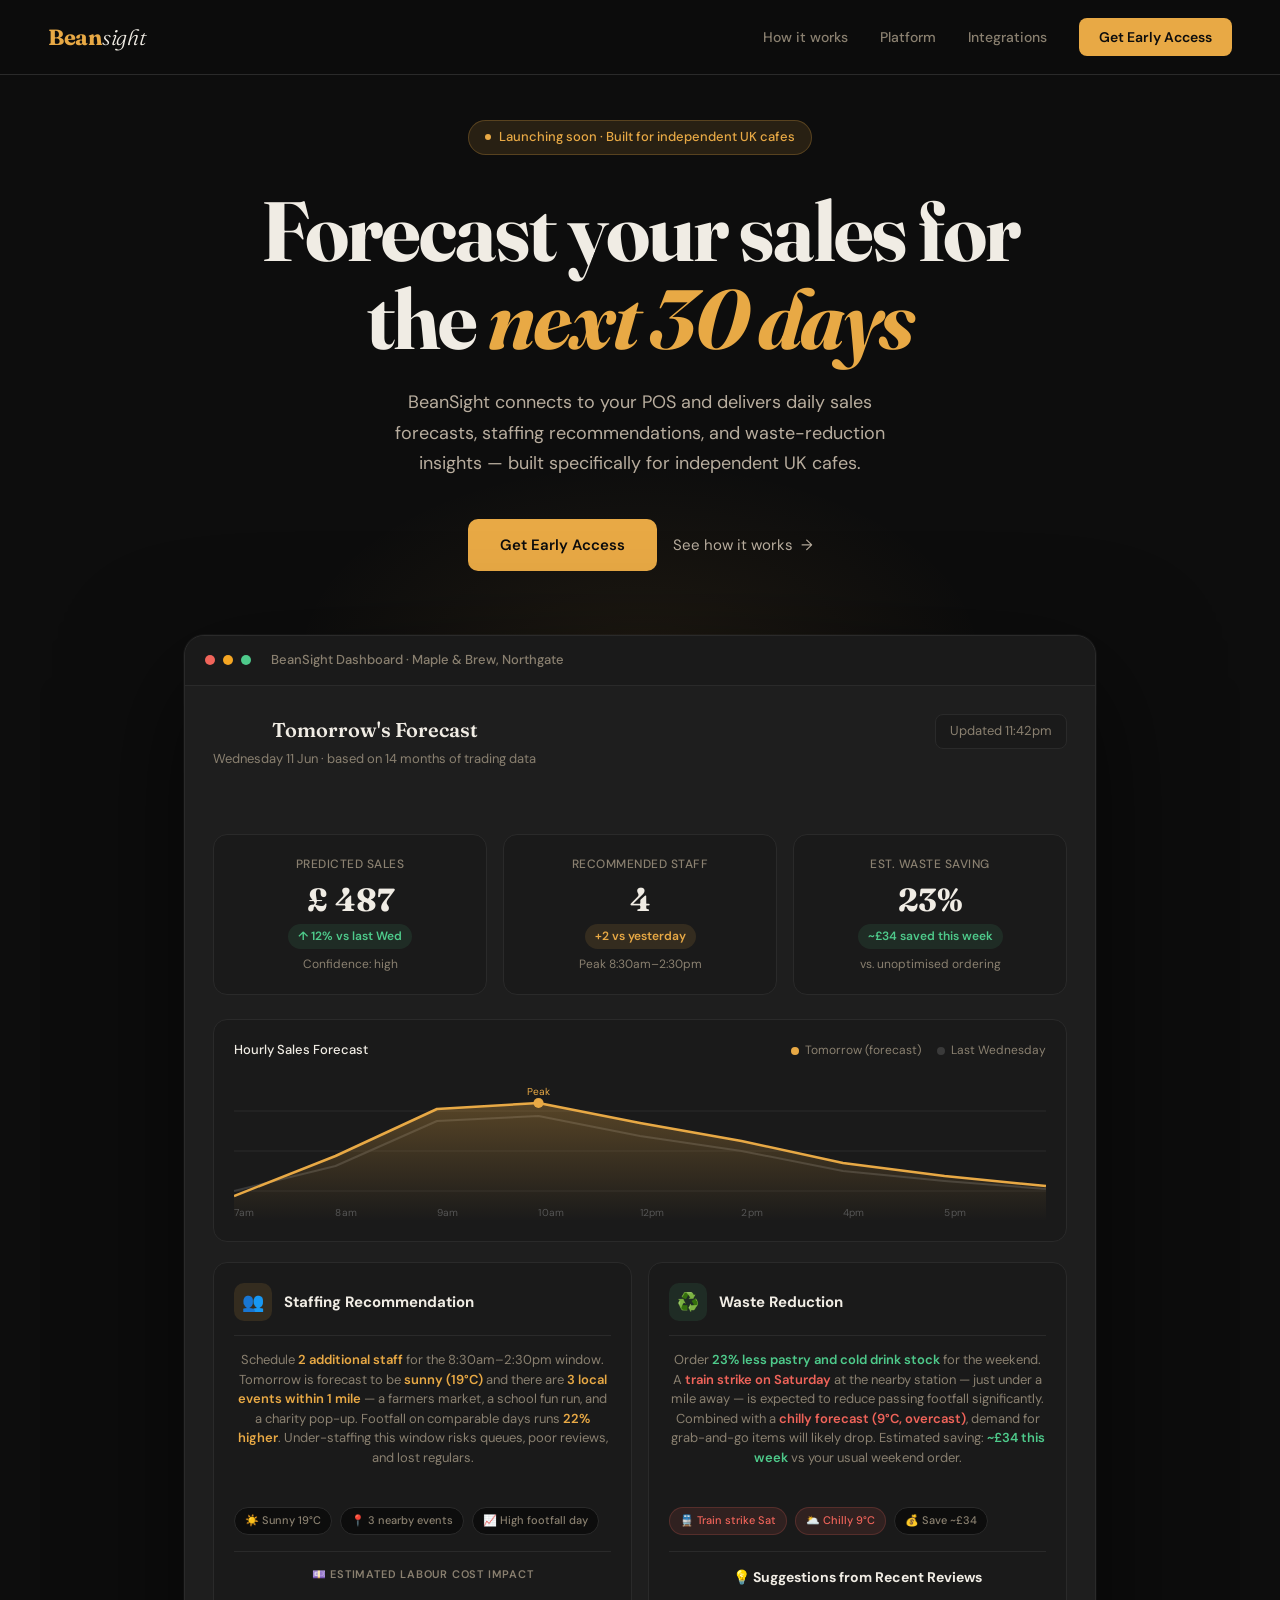
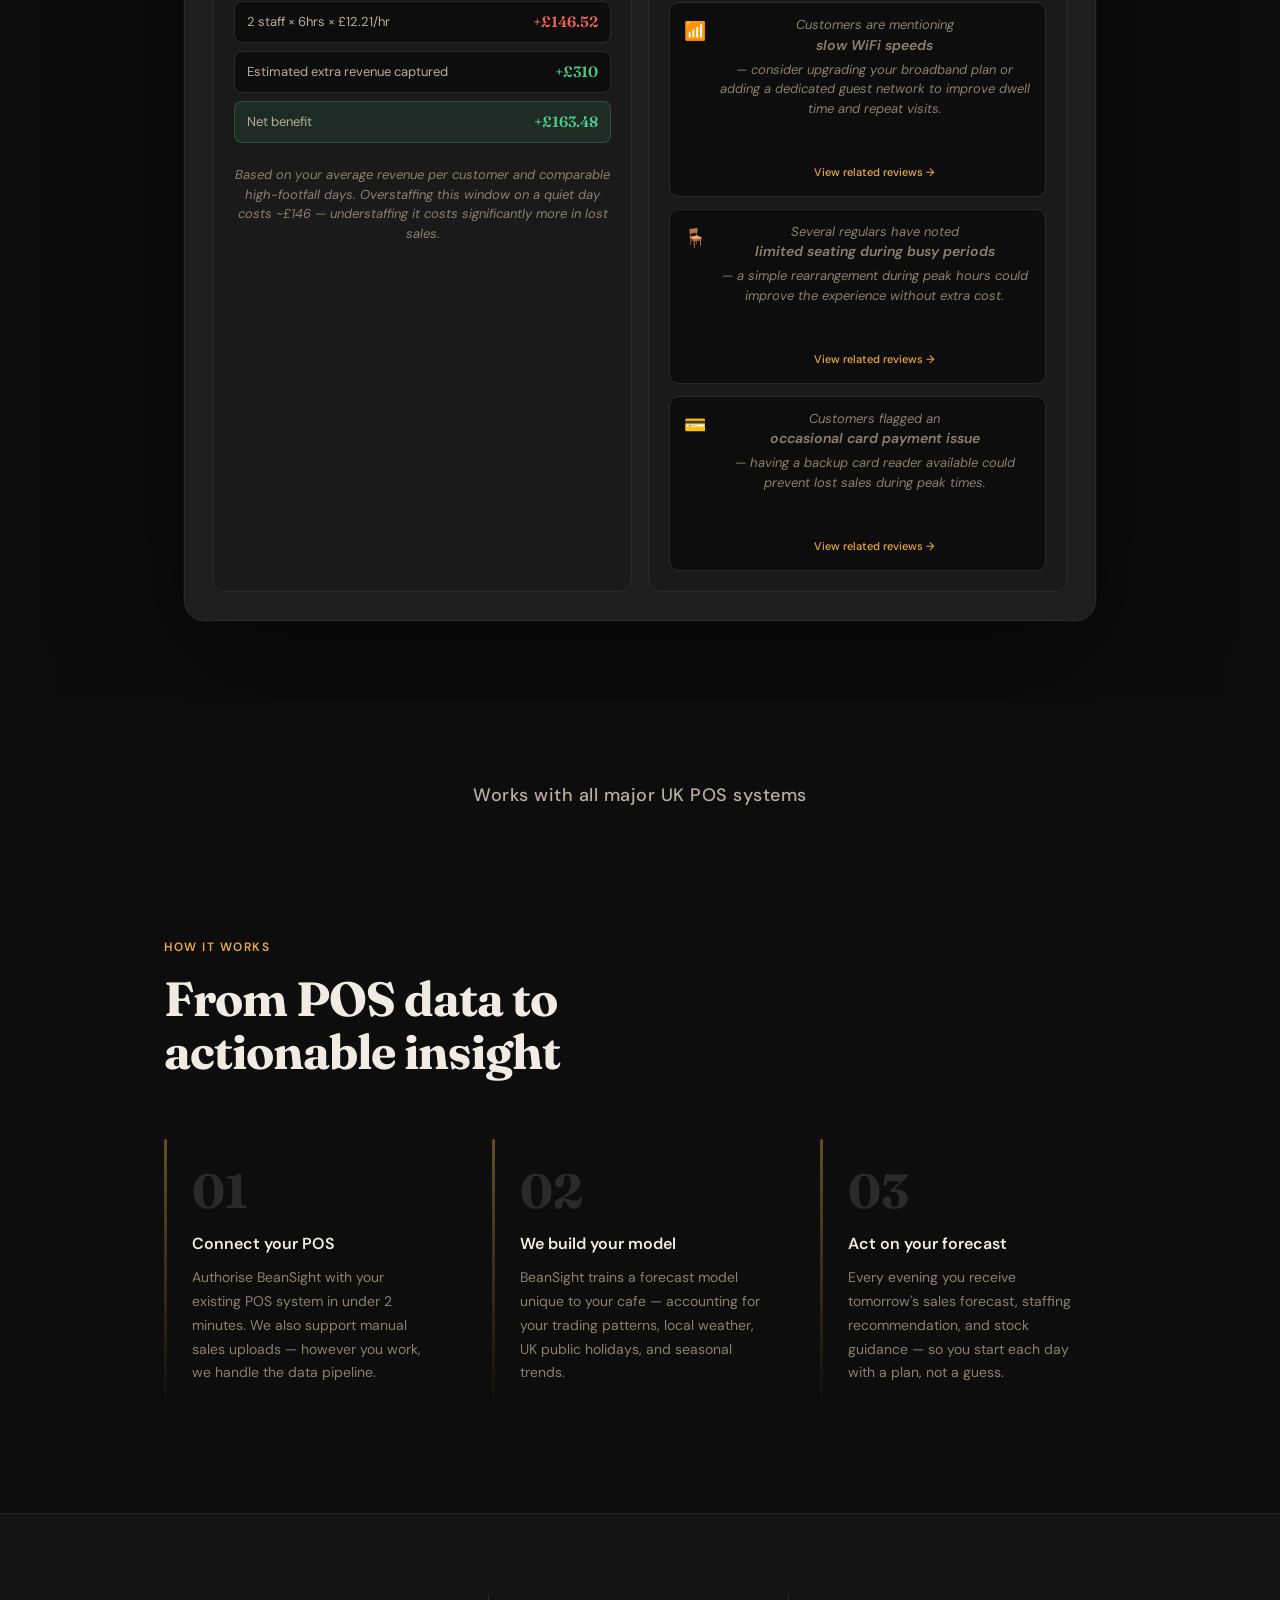
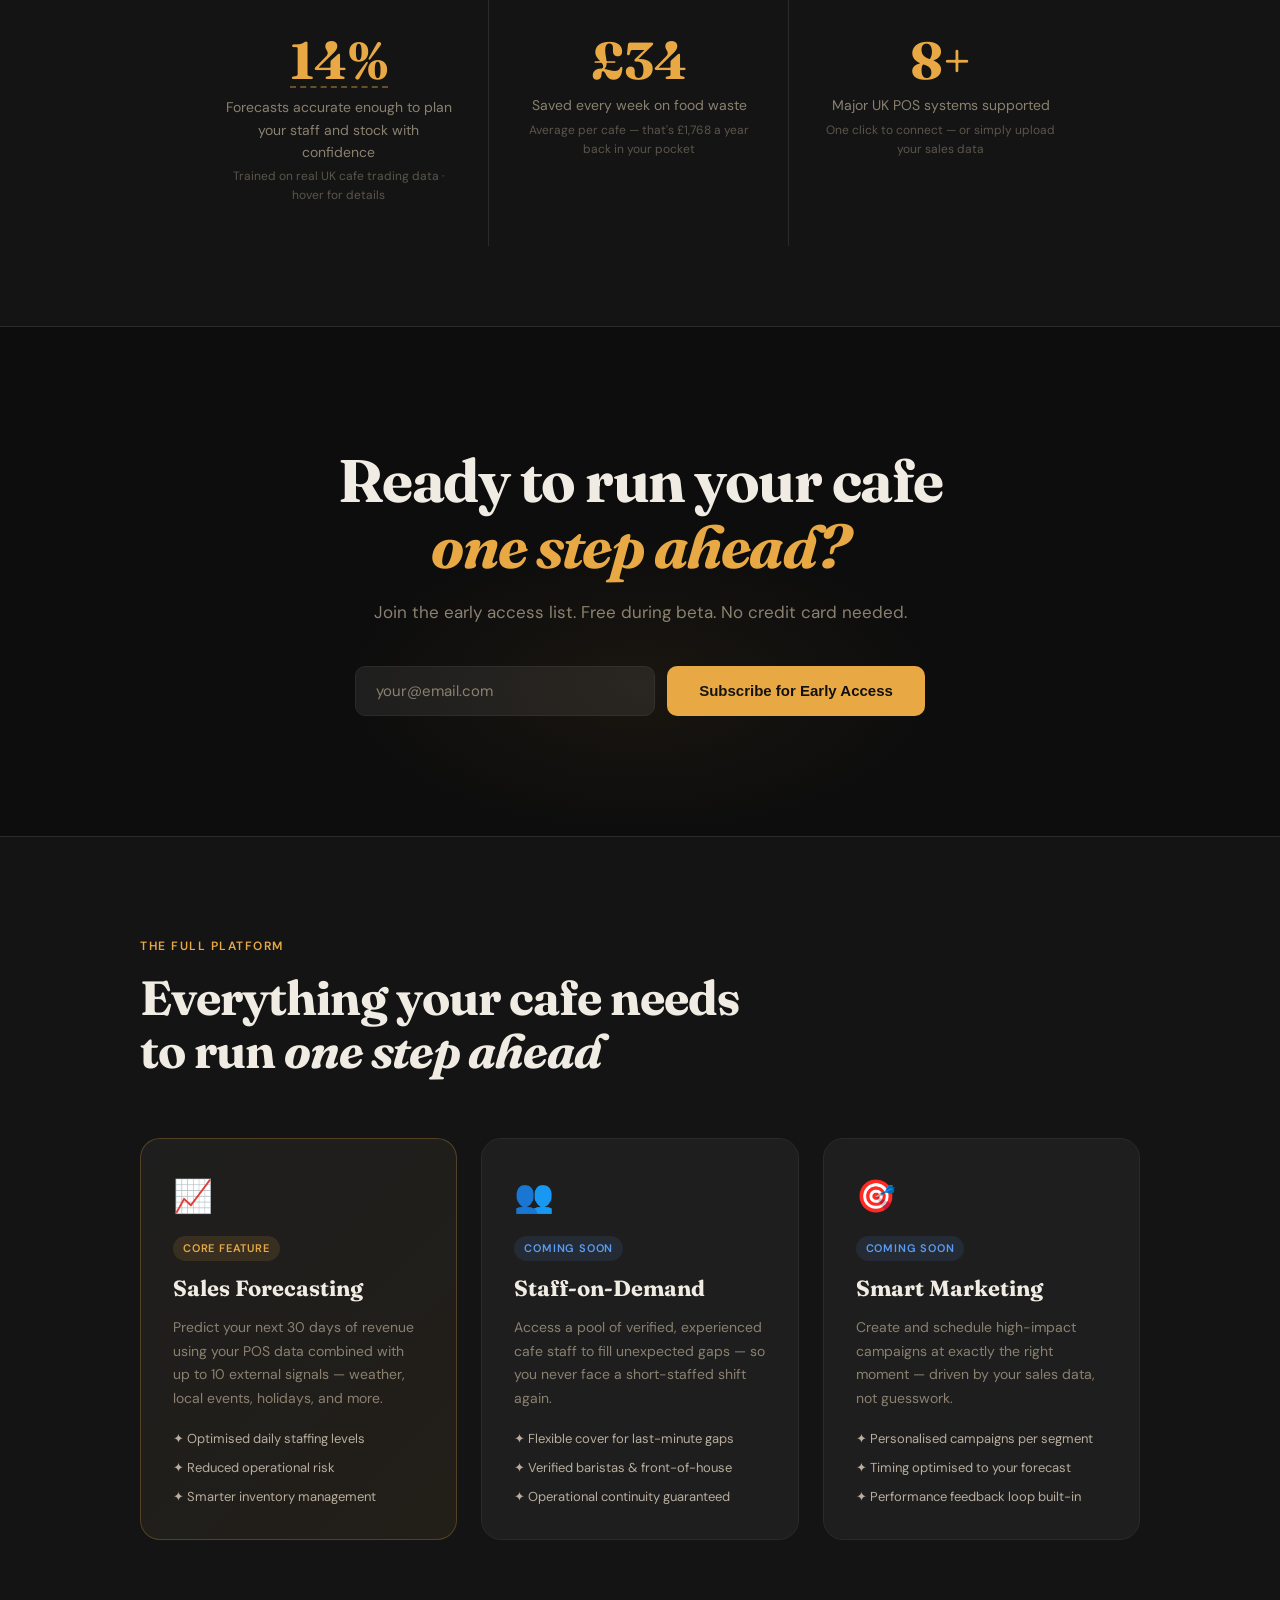
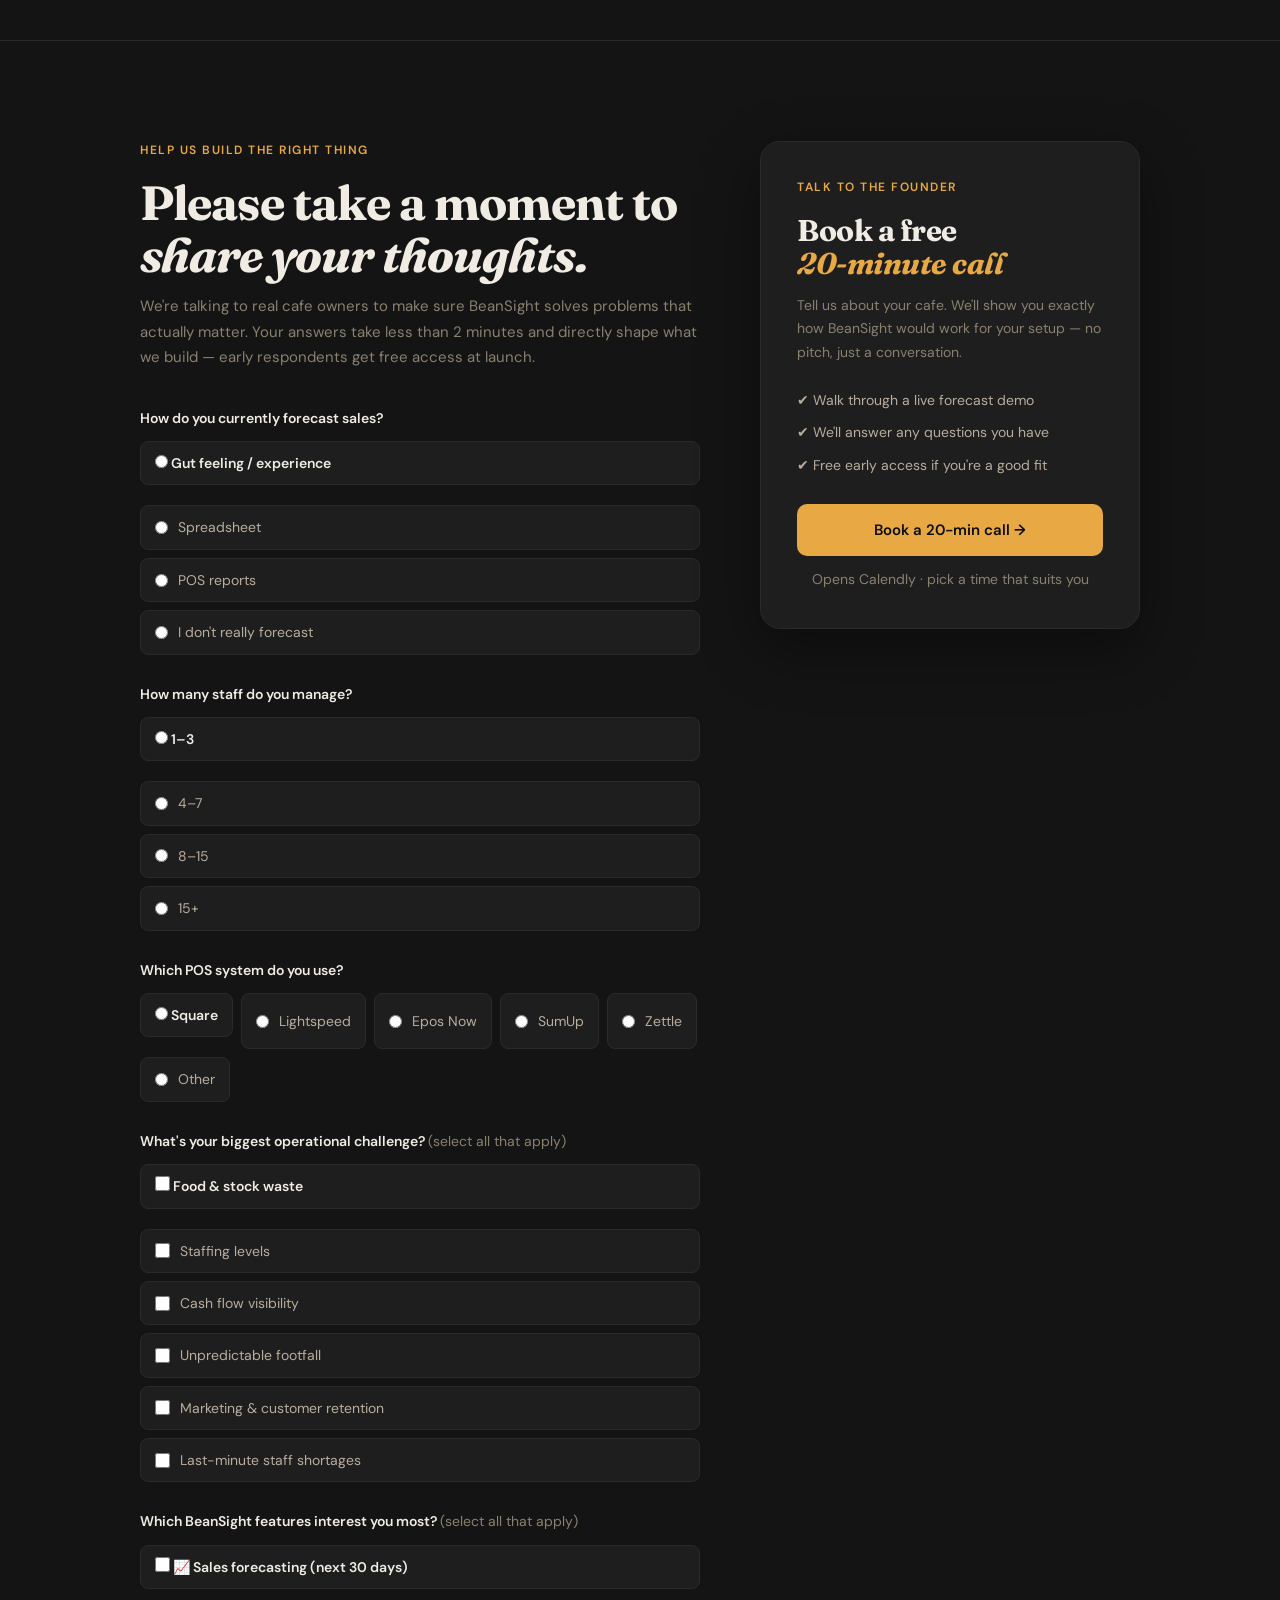
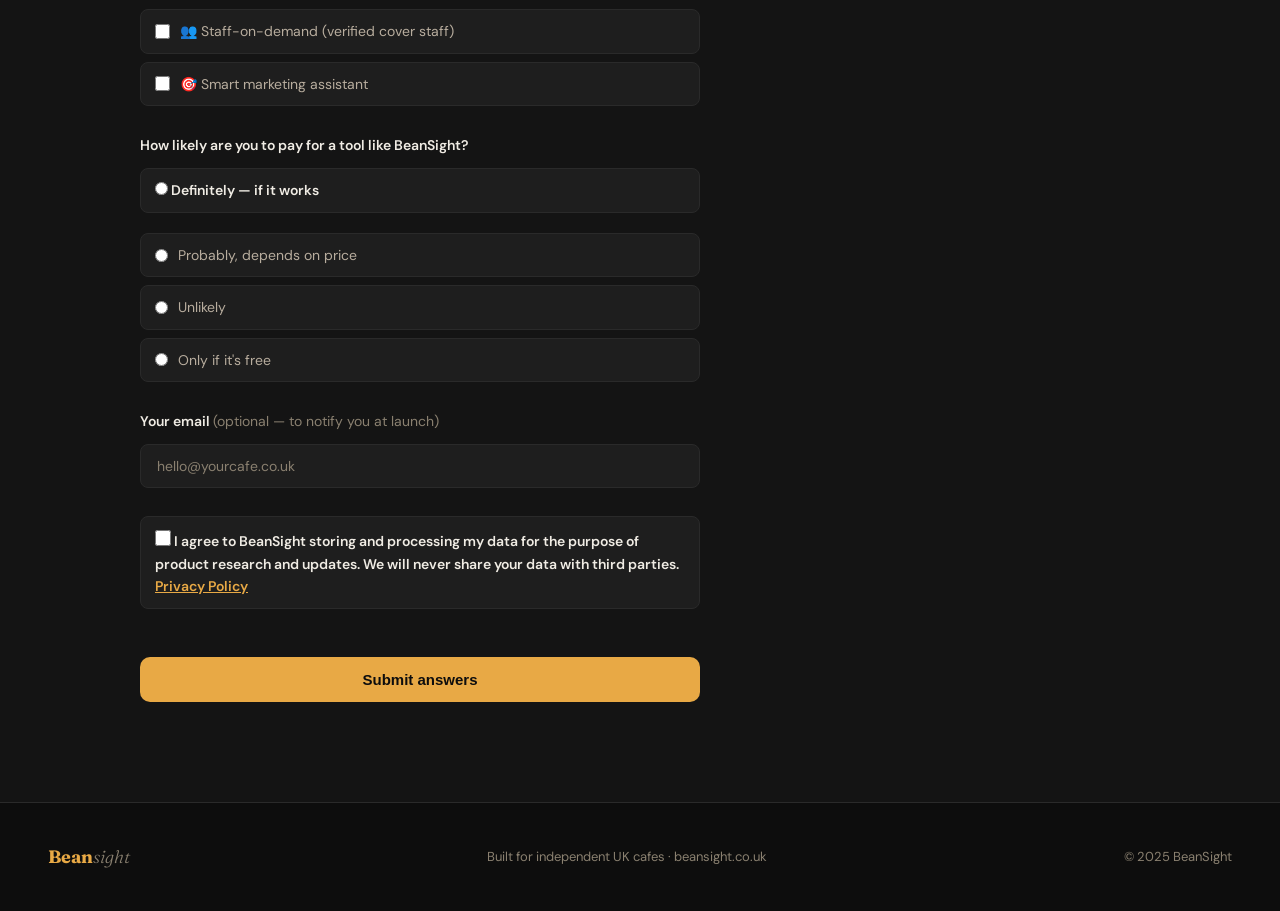
==== commit 1ef123c1: "Add MAPE tooltip to forecast metric" ====
--- a/index.html
+++ b/index.html
@@ -57,6 +57,7 @@
       font-size: 22px; font-weight: 700;
       color: var(--amber);
       letter-spacing: -0.3px;
+      text-decoration: none;
     }
     .nav-logo span { color: var(--text); font-weight: 300; font-style: italic; }
     .nav-links { display: flex; gap: 32px; align-items: center; }
@@ -234,11 +235,17 @@
     svg.chart { width: 100%; height: 140px; overflow: hidden; display: block; }
 
     /* Insight cards */
-    .insight-row { display: grid; grid-template-columns: 1fr 1fr; gap: 16px; }
+    .insight-row { display: grid; grid-template-columns: 1fr 1fr; gap: 16px; align-items: start; }
     .insight-card {
       background: var(--bg3); border: 1px solid var(--border);
-      border-radius: var(--radius); padding: 18px;
-      display: flex; gap: 14px; align-items: flex-start;
+      border-radius: var(--radius); padding: 20px;
+      display: flex; flex-direction: column; gap: 14px;
+      height: 100%;
+    }
+    .insight-card-header {
+      display: flex; align-items: center; gap: 12px;
+      padding-bottom: 14px;
+      border-bottom: 1px solid var(--border);
     }
     .insight-icon {
       width: 38px; height: 38px; border-radius: 10px;
@@ -446,7 +453,7 @@
       text-align: center;
       width: 100%;
     }
-    .pos-section p { font-size: 13px; color: var(--text-muted); text-transform: uppercase; letter-spacing: 1px; margin-bottom: 28px; font-weight: 500; }
+    .pos-section p { font-size: 18px; color: var(--text-mid); letter-spacing: 0.5px; margin-bottom: 28px; font-weight: 500; }
     .pos-logos {
       display: flex; flex-wrap: wrap;
       justify-content: center; align-items: center;
@@ -513,6 +520,26 @@
     }
     .metric-label { font-size: 14px; color: var(--text-muted); }
     .metric-sub { font-size: 12px; color: var(--text-muted); margin-top: 4px; opacity: 0.6; }
+    .tooltip-wrap {
+      position: relative; display: inline-block;
+      cursor: help;
+      border-bottom: 2px dashed rgba(232,169,69,0.4);
+    }
+    .tooltip {
+      display: none;
+      position: absolute; bottom: 120%; left: 50%;
+      transform: translateX(-50%);
+      background: var(--card); border: 1px solid var(--border);
+      color: var(--text-mid); font-size: 13px;
+      font-family: 'DM Sans', sans-serif;
+      font-weight: 400; line-height: 1.6;
+      padding: 14px 16px; border-radius: 12px;
+      width: 280px; text-align: left;
+      box-shadow: 0 8px 32px rgba(0,0,0,0.4);
+      z-index: 10;
+    }
+    .tooltip strong { color: var(--amber); font-size: 12px; }
+    .tooltip-wrap:hover .tooltip { display: block; }
 
     /* ── CTA ── */
     .cta-section {
@@ -638,7 +665,7 @@
 
 <!-- NAV -->
 <nav>
-  <div class="nav-logo">Bean<span>sight</span></div>
+  <a href="/" class="nav-logo">Bean<span>sight</span></a>
   <div class="nav-links">
     <a href="#how">How it works</a>
     <a href="#platform">Platform</a>
@@ -650,7 +677,7 @@
 <!-- HERO -->
 <section class="hero">
   <div class="hero-glow"></div>
-  <div class="hero-badge">Now in early access · UK independent cafes</div>
+  <div class="hero-badge">Launching soon · Built for independent UK cafes</div>
   <h1>Forecast your sales for<br/>the <em>next 30 days</em></h1>
   <p>BeanSight connects to your POS and delivers daily sales forecasts, staffing recommendations, and waste-reduction insights — built specifically for independent UK cafes.</p>
   <div class="hero-actions">
@@ -755,9 +782,11 @@
         <!-- Insight cards -->
         <div class="insight-row">
           <div class="insight-card">
-            <div class="insight-icon icon-amber">👥</div>
+            <div class="insight-card-header">
+              <div class="insight-icon icon-amber">👥</div>
+              <strong style="font-size:15px;font-weight:700;">Staffing Recommendation</strong>
+            </div>
             <div class="insight-text">
-              <strong>Staffing Recommendation</strong>
               <p>Schedule <span class="highlight">2 additional staff</span> for the 8:30am–2:30pm window. Tomorrow is forecast to be <span class="highlight">sunny (19°C)</span> and there are <span class="highlight">3 local events within 1 mile</span> — a farmers market, a school fun run, and a charity pop-up. Footfall on comparable days runs <span class="highlight">22% higher</span>. Under-staffing this window risks queues, poor reviews, and lost regulars.</p>
               <div class="signal-tags">
                 <span class="signal-tag">☀️ Sunny 19°C</span>
@@ -785,9 +814,11 @@
             </div>
           </div>
           <div class="insight-card insight-card-tall">
-            <div class="insight-icon icon-green">♻️</div>
+            <div class="insight-card-header">
+              <div class="insight-icon icon-green">♻️</div>
+              <strong style="font-size:15px;font-weight:700;">Waste Reduction</strong>
+            </div>
             <div class="insight-text">
-              <strong>Waste Reduction</strong>
               <p>Order <span class="highlight-green">23% less pastry and cold drink stock</span> for the weekend. A <span class="highlight-red">train strike on Saturday</span> at the nearby station — just under a mile away — is expected to reduce passing footfall significantly. Combined with a <span class="highlight-red">chilly forecast (9°C, overcast)</span>, demand for grab-and-go items will likely drop. Estimated saving: <span class="highlight-green">~£34 this week</span> vs your usual weekend order.</p>
               <div class="signal-tags">
                 <span class="signal-tag signal-red">🚆 Train strike Sat</span>
@@ -795,7 +826,7 @@
                 <span class="signal-tag">💰 Save ~£34</span>
               </div>
               <div class="reviews-block">
-                <div class="reviews-label">💡 Suggestions from recent reviews</div>
+                <div class="reviews-label" style="font-size:14px;font-weight:700;color:var(--text);text-transform:none;letter-spacing:0;">💡 Suggestions from Recent Reviews</div>
                 <div class="review-item">
                   <div class="suggestion-row">
                     <span class="suggestion-icon">📶</span>
@@ -835,17 +866,7 @@
 
 <!-- POS LOGOS -->
 <section class="pos-section" id="pos">
-  <p>Works with 8 major POS systems used across UK cafes</p>
-  <div class="pos-logos">
-    <div class="pos-pill">Square</div>
-    <div class="pos-pill">Lightspeed</div>
-    <div class="pos-pill">Epos Now</div>
-    <div class="pos-pill">SumUp</div>
-    <div class="pos-pill">Zettle by PayPal</div>
-    <div class="pos-pill">Clover</div>
-    <div class="pos-pill">Shopify POS</div>
-    <div class="pos-pill">Tabology</div>
-  </div>
+  <p>Works with all major UK POS systems</p>
 </section>
 
 <!-- HOW IT WORKS -->
@@ -856,7 +877,7 @@
     <div class="step">
       <div class="step-num">01</div>
       <h4>Connect your POS</h4>
-      <p>Authorise BeanSight with your existing POS system in under 2 minutes. No manual exports. No spreadsheets. We handle the data pipeline.</p>
+      <p>Authorise BeanSight with your existing POS system in under 2 minutes. We also support manual sales uploads — however you work, we handle the data pipeline.</p>
     </div>
     <div class="step">
       <div class="step-num">02</div>
@@ -876,19 +897,24 @@
   <div class="metrics-inner">
     <div class="metrics-grid">
       <div class="metric-block">
-        <div class="metric-num">~14%</div>
-        <div class="metric-label">Average forecast accuracy (MAPE)</div>
-        <div class="metric-sub">Trained on real UK cafe data</div>
+        <div class="metric-num tooltip-wrap">14%
+          <div class="tooltip">
+            <strong>MAPE — Mean Absolute Percentage Error</strong><br/>
+            On average, our forecasts deviate by just 14% from actual sales. So if your cafe turns over £500 on a typical Wednesday, BeanSight will forecast within £70 of that — accurate enough to plan staffing and stock with confidence.
+          </div>
+        </div>
+        <div class="metric-label">Forecasts accurate enough to plan your staff and stock with confidence</div>
+        <div class="metric-sub">Trained on real UK cafe trading data · hover for details</div>
       </div>
       <div class="metric-block">
         <div class="metric-num">£34</div>
-        <div class="metric-label">Average weekly waste saving</div>
-        <div class="metric-sub">Per cafe, based on pilot data</div>
+        <div class="metric-label">Saved every week on food waste</div>
+        <div class="metric-sub">Average per cafe — that's £1,768 a year back in your pocket</div>
       </div>
       <div class="metric-block">
-        <div class="metric-num">8</div>
-        <div class="metric-label">UK POS systems supported</div>
-        <div class="metric-sub">No CSV exports needed</div>
+        <div class="metric-num">8+</div>
+        <div class="metric-label">Major UK POS systems supported</div>
+        <div class="metric-sub">One click to connect — or simply upload your sales data</div>
       </div>
     </div>
   </div>
@@ -900,9 +926,10 @@
   <h2>Ready to run your cafe<br/><em>one step ahead?</em></h2>
   <p>Join the early access list. Free during beta. No credit card needed.</p>
   <div class="cta-form">
-    <input class="cta-input" type="email" placeholder="your@email.com" />
-    <a href="#" class="btn-primary">Get Early Access</a>
+    <input class="cta-input" type="email" placeholder="your@email.com" id="ctaEmail"/>
+    <button class="btn-primary" onclick="subscribeEmail()">Subscribe for Early Access</button>
   </div>
+  <div id="ctaThanks" style="display:none;margin-top:16px;font-size:14px;color:var(--green);">✅ You're on the list — we'll be in touch!</div>
 </section>
 
 <!-- PLATFORM PILLARS -->
@@ -959,8 +986,8 @@
   <div class="survey-inner">
     <div class="survey-left">
       <div class="section-eyebrow">Help us build the right thing</div>
-      <h2 class="section-title" style="margin-bottom:12px;">2 minutes.<br/><em>Big impact.</em></h2>
-      <p class="survey-desc">We're validating BeanSight with real cafe owners. Your answers directly shape what we build next — and early respondents get free access at launch.</p>
+      <h2 class="section-title" style="margin-bottom:12px;">Please take a moment to<br/><em>share your thoughts.</em></h2>
+      <p class="survey-desc">We're talking to real cafe owners to make sure BeanSight solves problems that actually matter. Your answers take less than 2 minutes and directly shape what we build — early respondents get free access at launch.</p>
 
       <div class="survey-form" id="surveyForm">
         <!-- Q1 -->
@@ -1081,6 +1108,30 @@
 </footer>
 
 <script>
+  async function subscribeEmail() {
+    const email = document.getElementById('ctaEmail').value;
+    if (!email) return;
+    const btn = document.querySelector('.cta-form button');
+    btn.textContent = 'Subscribing...';
+    btn.disabled = true;
+    try {
+      const response = await fetch('https://beansight-api-production.up.railway.app/subscribe', {
+        method: 'POST',
+        headers: { 'Content-Type': 'application/json' },
+        body: JSON.stringify({ email, source: 'cta' })
+      });
+      if (response.ok) {
+        document.getElementById('ctaThanks').style.display = 'block';
+        document.querySelector('.cta-form').style.display = 'none';
+      } else {
+        throw new Error('Server error');
+      }
+    } catch (err) {
+      btn.textContent = 'Something went wrong — try again';
+      btn.disabled = false;
+    }
+  }
+
   async function submitSurvey() {
     const consent = document.getElementById('gdprConsent');
     if (!consent.checked) {
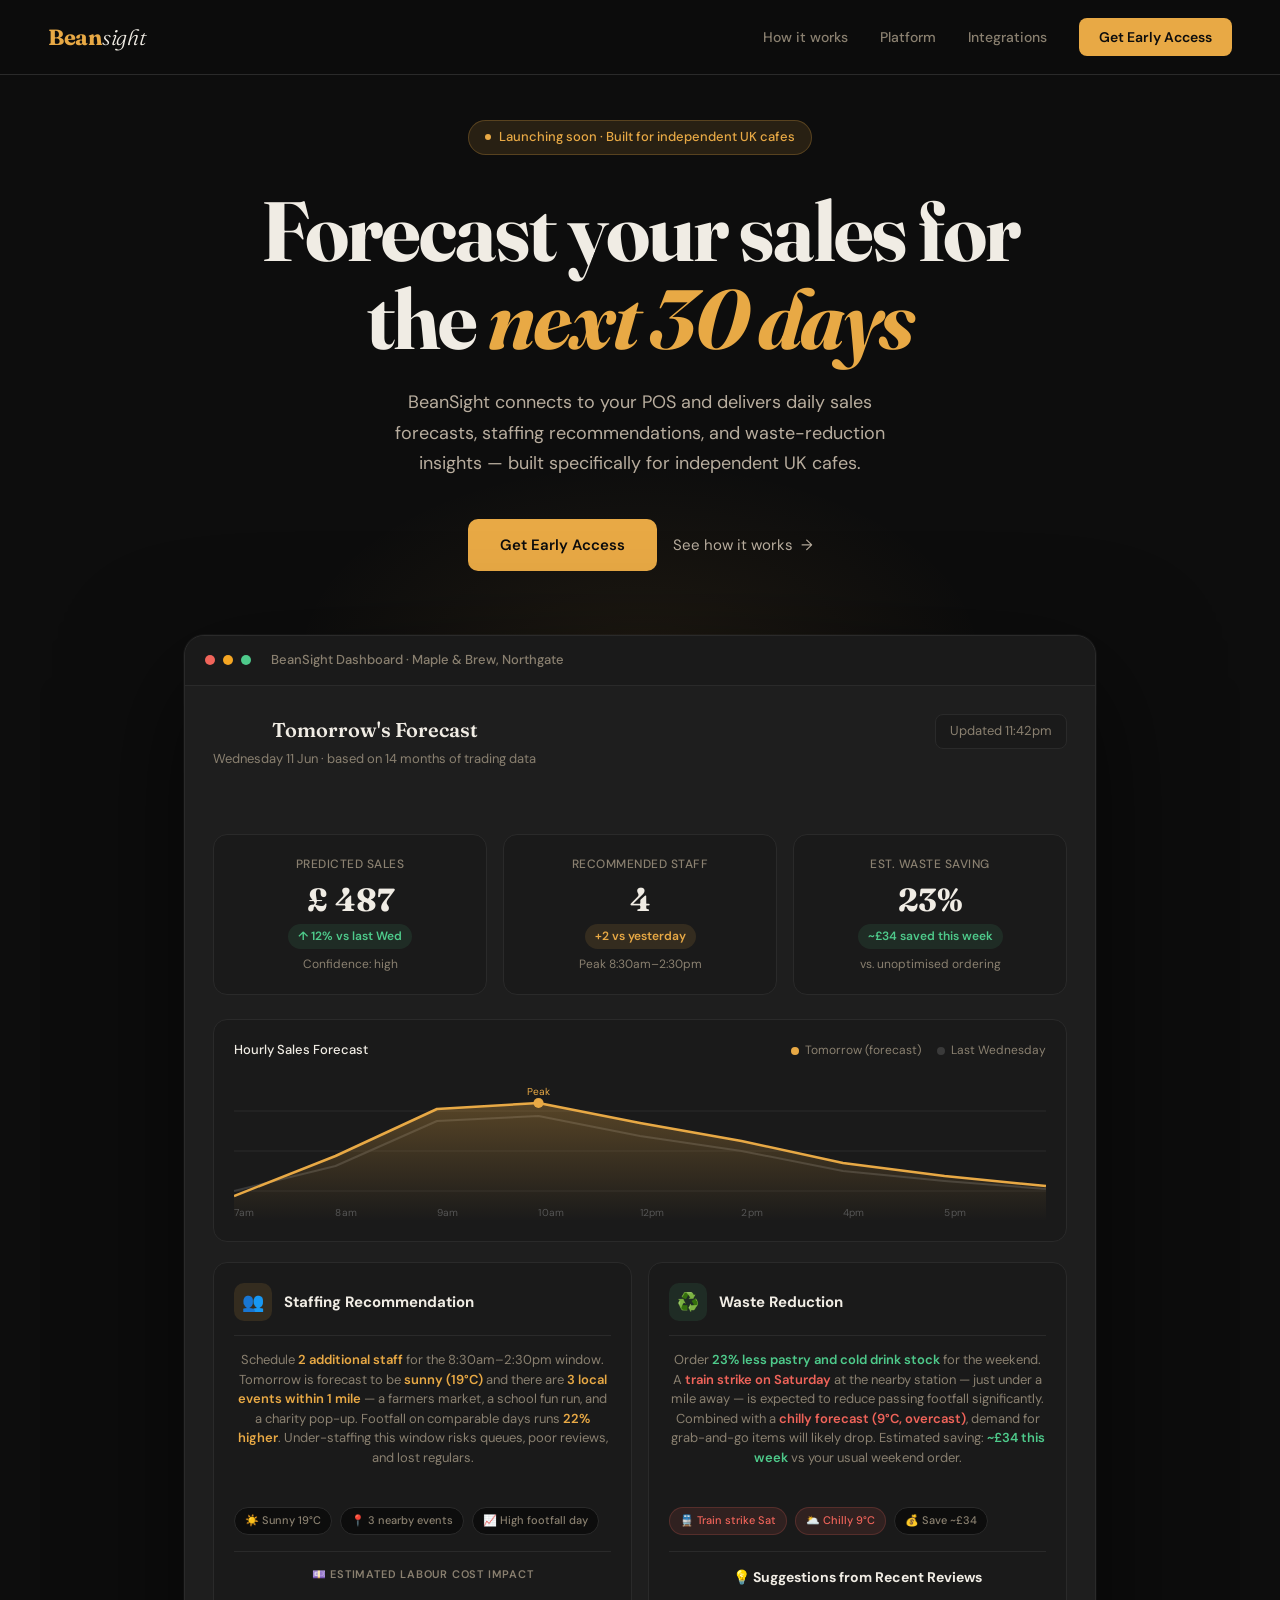
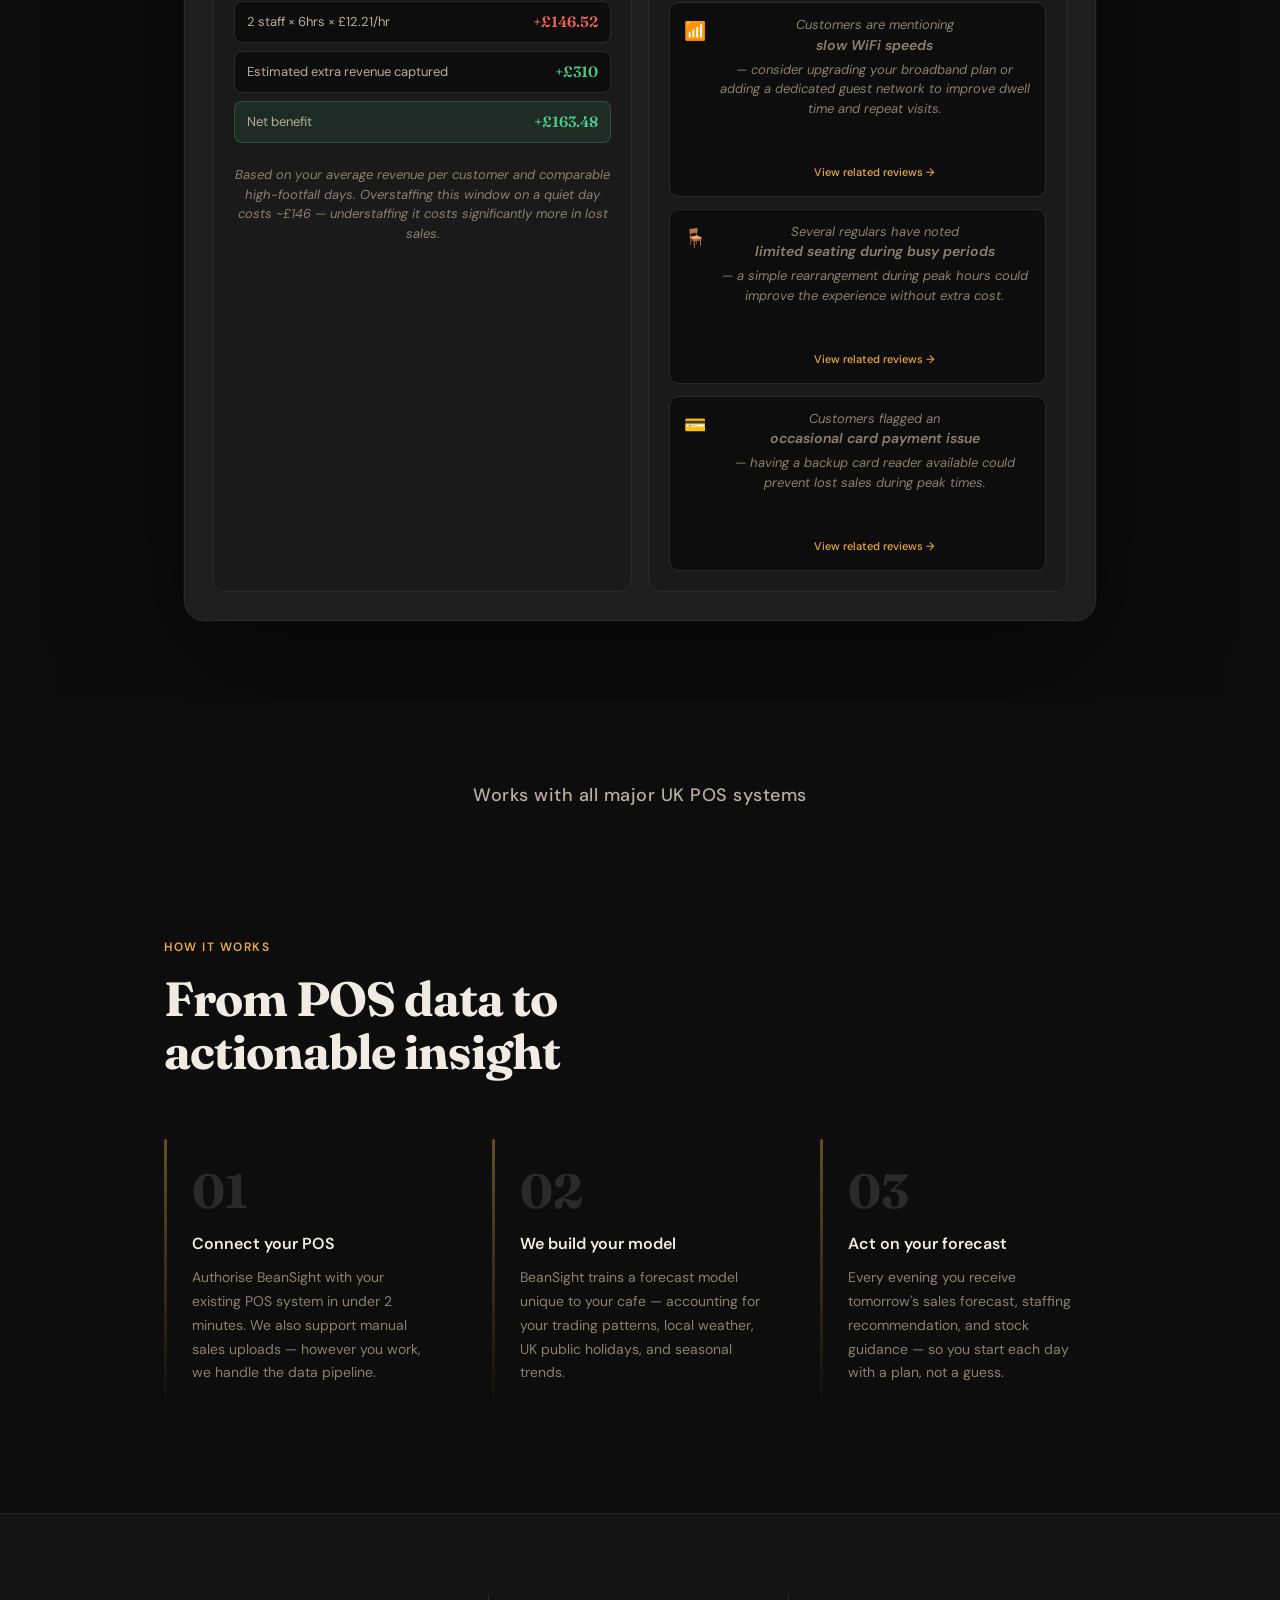
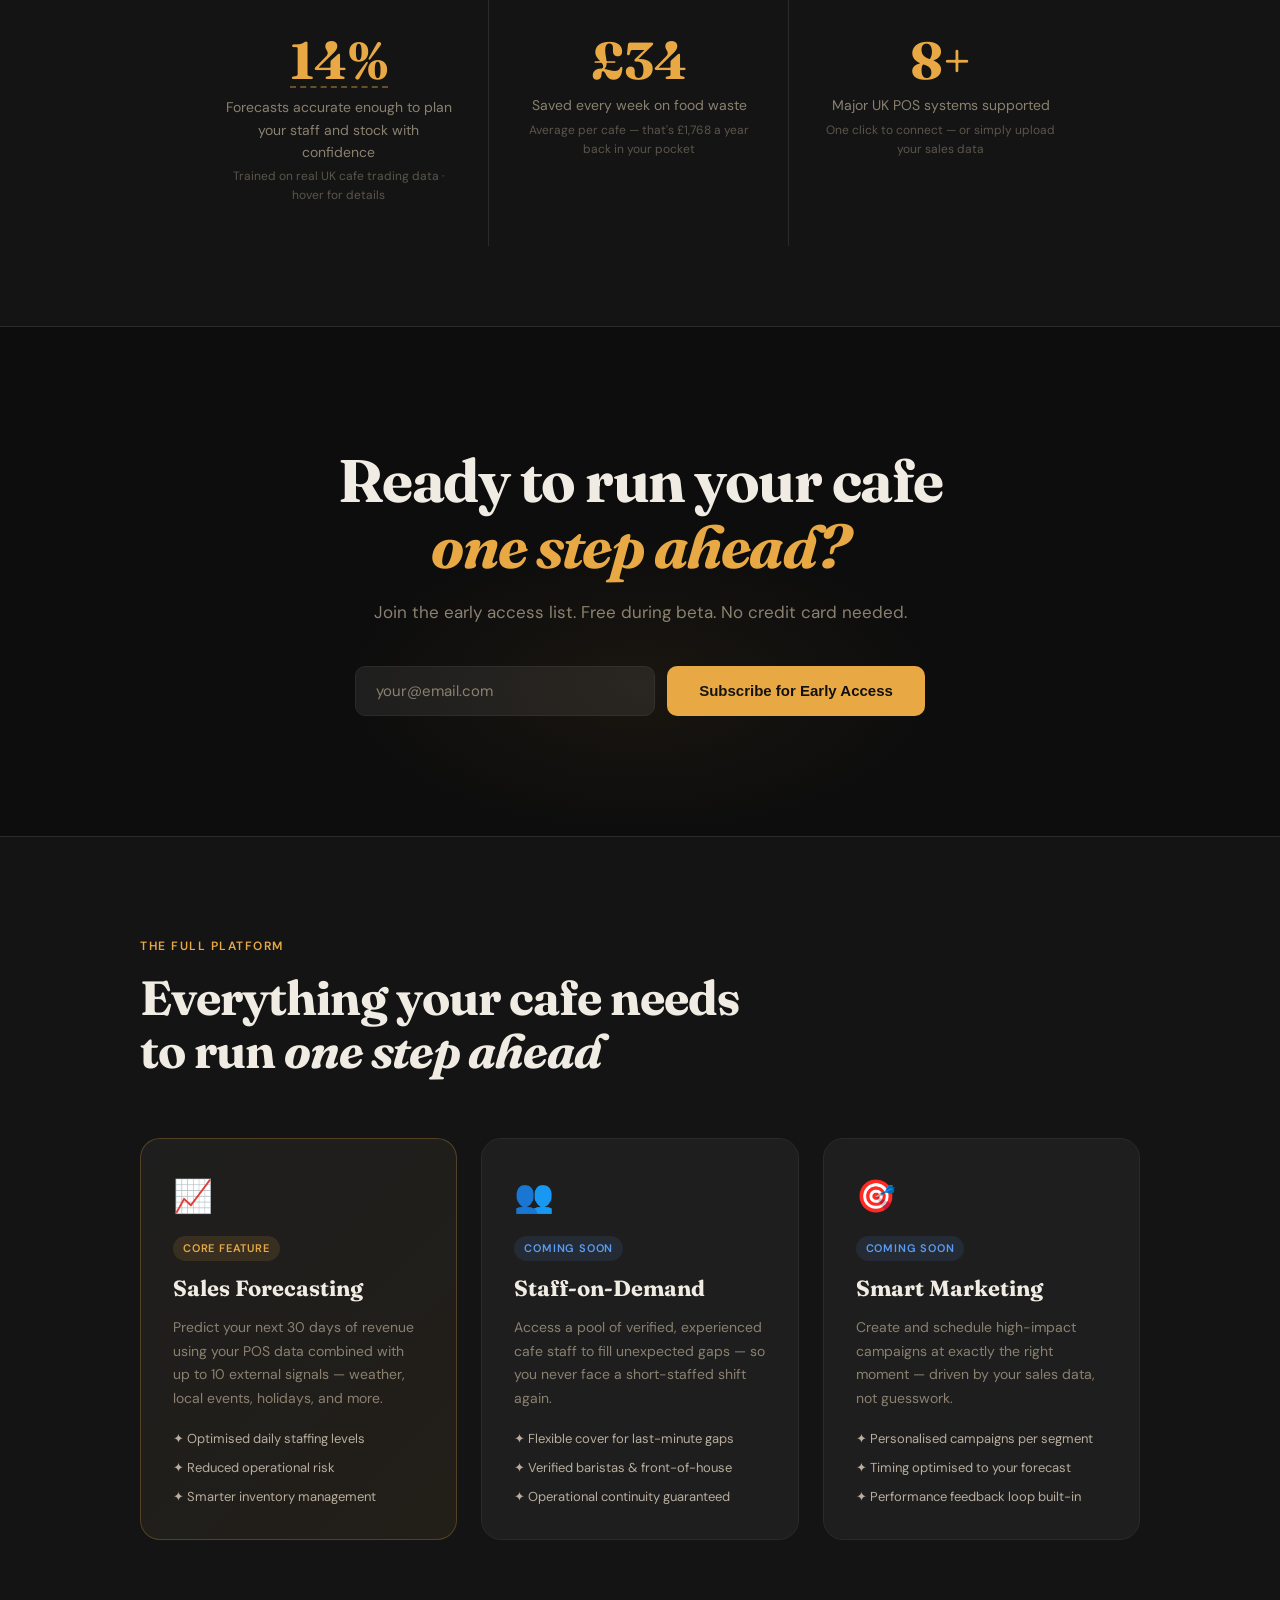
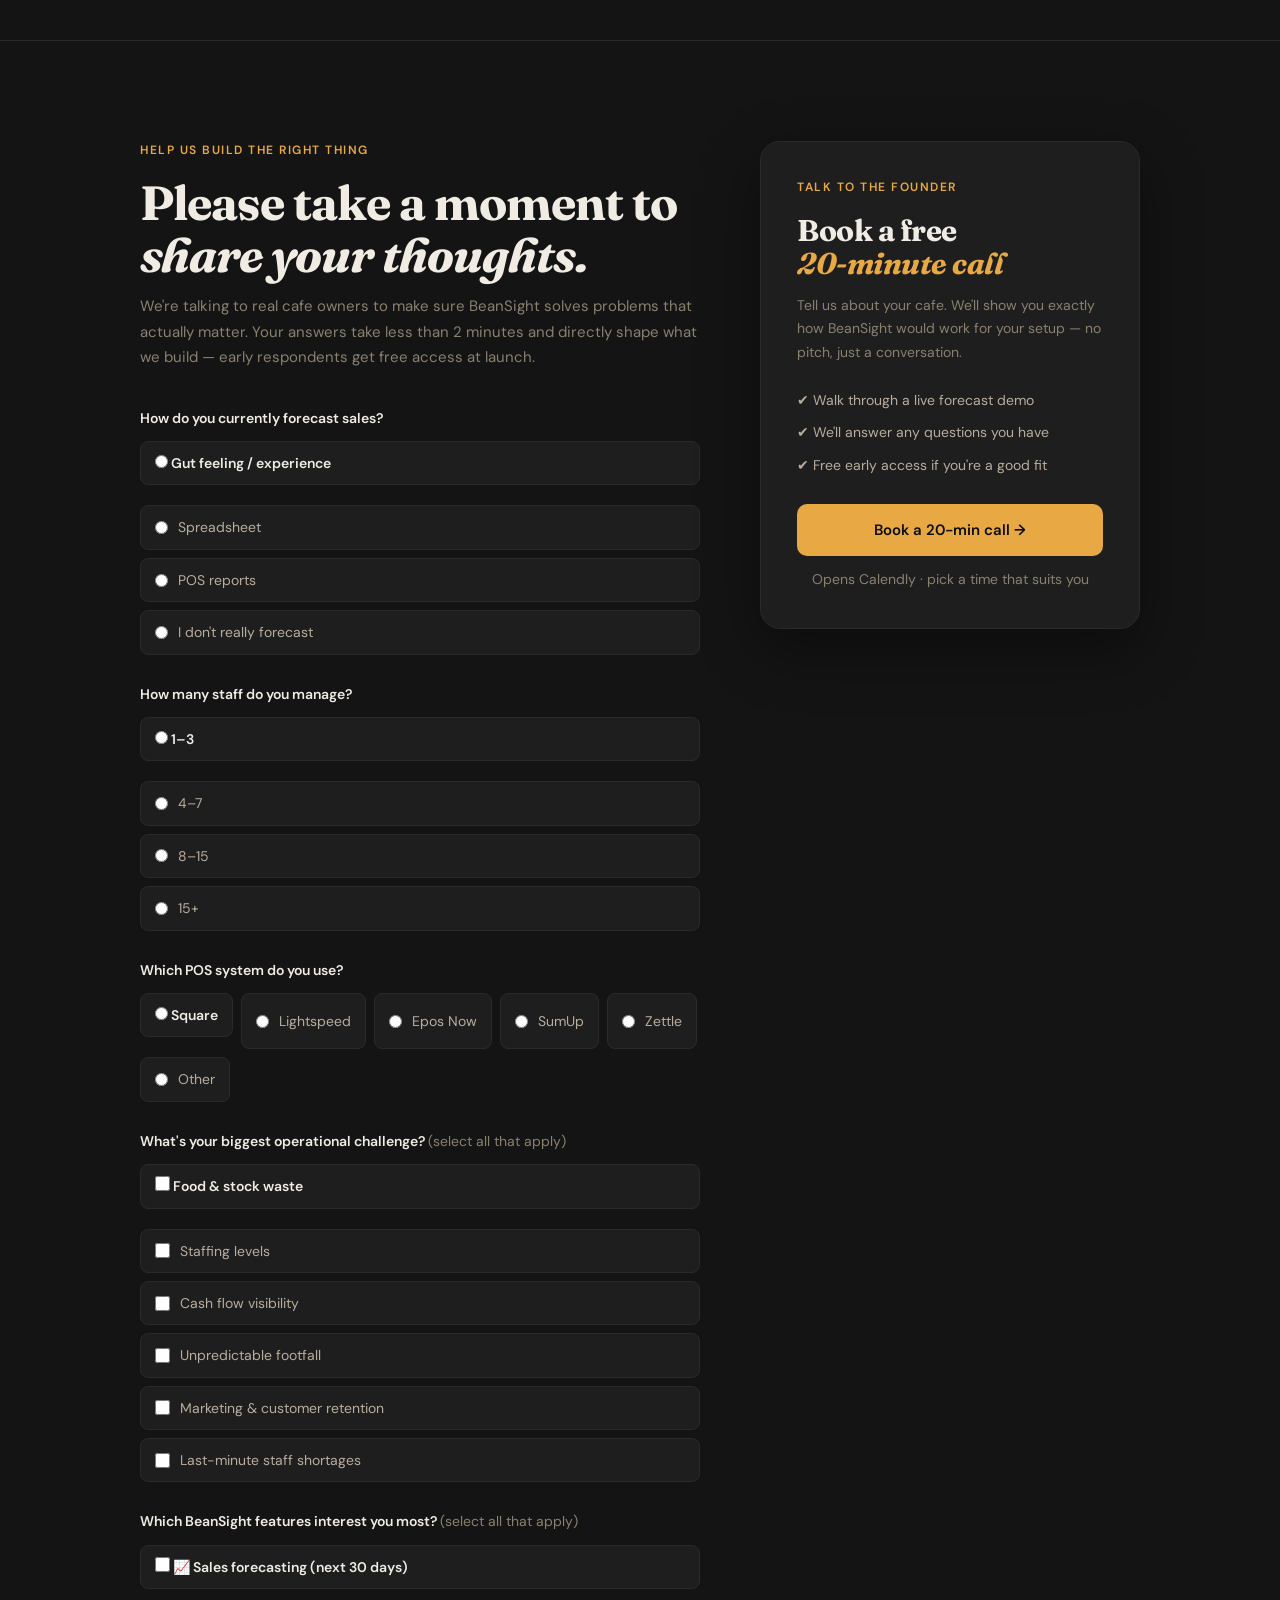
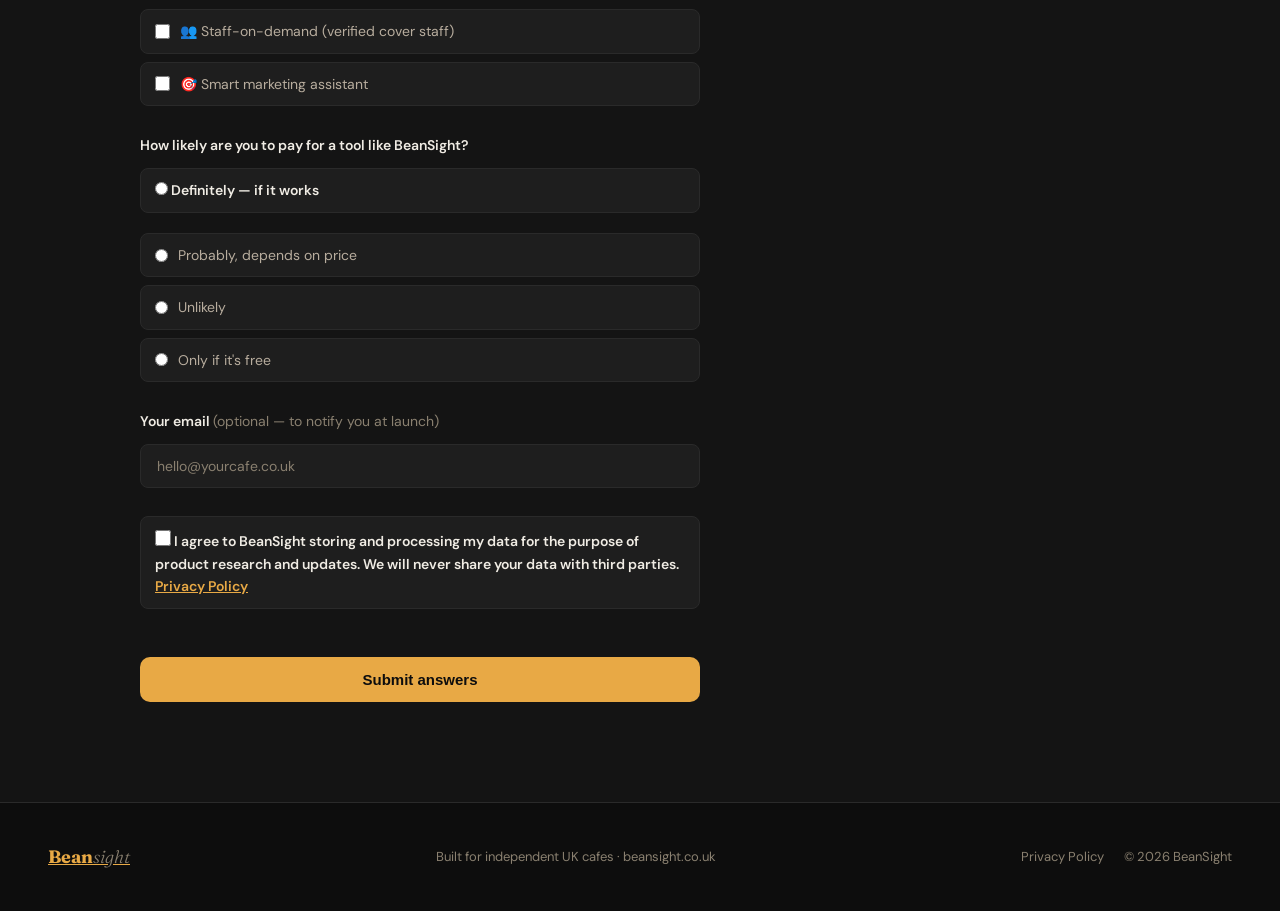
==== commit a47773e8: "Fix footer" ====
--- a/index.html
+++ b/index.html
@@ -7,6 +7,7 @@
   <link rel="preconnect" href="https://fonts.googleapis.com" />
   <link rel="preconnect" href="https://fonts.gstatic.com" crossorigin />
   <link href="https://fonts.googleapis.com/css2?family=Fraunces:ital,wght@0,300;0,400;0,600;0,700;1,300;1,400&family=DM+Sans:wght@300;400;500;600&display=swap" rel="stylesheet" />
+  <link rel="icon" type="image/png" href="favicon-32x32.png" />
   <style>
     *, *::before, *::after { box-sizing: border-box; margin: 0; padding: 0; }
 
@@ -1093,7 +1094,7 @@
           <li>✔ We'll answer any questions you have</li>
           <li>✔ Free early access if you're a good fit</li>
         </ul>
-        <a href="https://calendly.com/beansight/20min" target="_blank" class="btn-primary calendly-btn">Book a 20-min call →</a>
+        <a href="https://calendly.com/beansight" target="_blank" class="btn-primary calendly-btn">Book a 20-min call →</a>
         <p class="calendly-note">Opens Calendly · pick a time that suits you</p>
       </div>
     </div>
@@ -1102,9 +1103,12 @@
 
 <!-- FOOTER -->
 <footer>
-  <div class="footer-logo">Bean<span>sight</span></div>
+  <a href="/" class="footer-logo">Bean<span>sight</span></a>
   <p>Built for independent UK cafes · beansight.co.uk</p>
-  <p>© 2025 BeanSight</p>
+  <div style="display:flex;gap:20px;align-items:center;">
+    <a href="/privacy" style="font-size:13px;color:var(--text-muted);text-decoration:none;" onmouseover="this.style.color='var(--amber)'" onmouseout="this.style.color='var(--text-muted)'">Privacy Policy</a>
+    <p>© 2026 BeanSight</p>
+  </div>
 </footer>
 
 <script>
